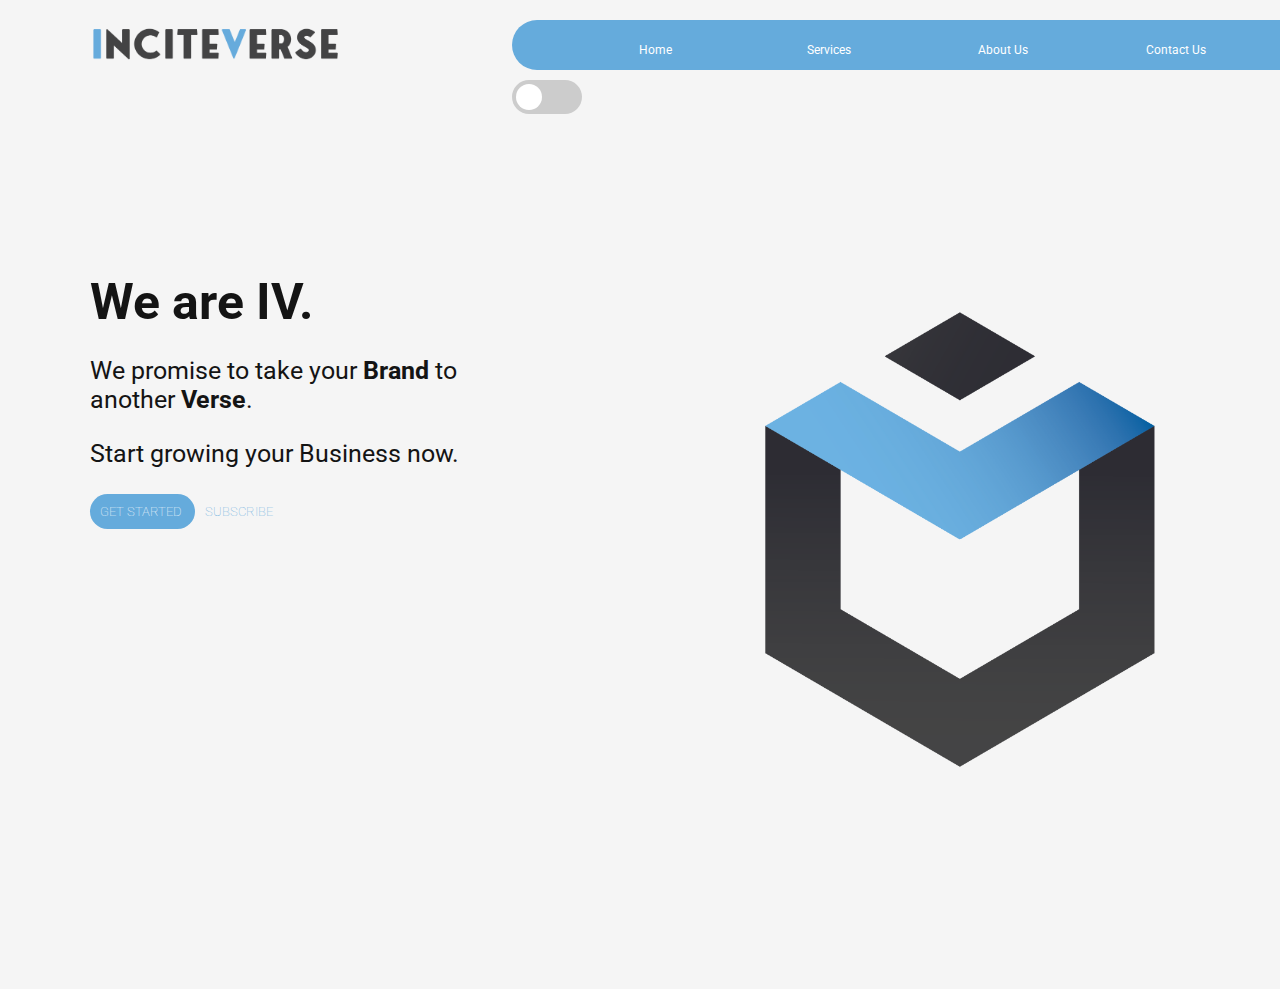
==== index.html @ e9449c01 "Add files via upload" ====
<!DOCTYPE html>
<html lang="en" class="light">
  <head>
    <meta charset="utf-8" />
    <meta name="viewport" content="width=device-width, initial-scale=1" />

    <link
      href="https://cdn.jsdelivr.net/npm/bootstrap@5.1.3/dist/css/bootstrap.min.css"
      rel="stylesheet"
      integrity="sha384-1BmE4kWBq78iYhFldvKuhfTAU6auU8tT94WrHftjDbrCEXSU1oBoqyl2QvZ6jIW3"
      crossorigin="anonymous"
    />
    <link rel="stylesheet" href="../static/css/style.css" />
    <link rel="stylesheet" href="../static/css/dark.css" />
    <title>Inciteverse</title>
  </head>
  <body>
    <header class="header">
      <a class="brand">
        <img src="../static/images/inciteverse.png" />
      </a>
      <nav class="navbar">
        <ul class="navs">
          <li>
            <a href="/#home">Home</a>
          </li>
          <li>
            <a href="/#about">Services</a>
          </li>
          <li>
            <a href="/#aboutus">About Us</a>
          </li>
          <li>
            <a href="/#ontactus">Contact Us</a>
          </li>
        </ul>

        <div>
          <label class="switch">
            <input type="checkbox" class="theme-switch" />
            <span class="slider round"></span>
          </label>
        </div>
      </nav>
    </header>
    <main>
      <section class="section-home" id="home">
        <div class="left">
          <div class="content">
            <h1>We are IV.</h1>
            <p>We promise to take your <b>Brand</b> to another <b>Verse</b>.</p>
            <p>Start growing your Business now.</p>
          </div>

          <div class="buttons">
            <a href="#about" class="btn btn-primary bg">
              Get Started
            </a>
            <a href="#about" class="btn btn-outline-primary"> Subscribe</a>
          </div>
        </div>
        <div class="right">

          <img src="../static/images/icon.png" id="hero"/>
        </div>
      </section>
    </main>
    <script
      src="https://cdn.jsdelivr.net/npm/bootstrap@5.1.3/dist/js/bootstrap.bundle.min.js"
      integrity="sha384-ka7Sk0Gln4gmtz2MlQnikT1wXgYsOg+OMhuP+IlRH9sENBO0LRn5q+8nbTov4+1p"
      crossorigin="anonymous"
    ></script>

    <script
      src="https://cdn.jsdelivr.net/npm/@popperjs/core@2.10.2/dist/umd/popper.min.js"
      integrity="sha384-7+zCNj/IqJ95wo16oMtfsKbZ9ccEh31eOz1HGyDuCQ6wgnyJNSYdrPa03rtR1zdB"
      crossorigin="anonymous"
    ></script>
    <script
      src="https://cdn.jsdelivr.net/npm/bootstrap@5.1.3/dist/js/bootstrap.min.js"
      integrity="sha384-QJHtvGhmr9XOIpI6YVutG+2QOK9T+ZnN4kzFN1RtK3zEFEIsxhlmWl5/YESvpZ13"
      crossorigin="anonymous"
    ></script>
    <script type="text/javascript" src="../static/js/script.js"></script>
  </body>
</html>
---- static/css/style.css ----
@import url("https://fonts.googleapis.com/css2?family=Roboto&display=swap");
:root {
  --primary-color: #66abdc;
  --dark-theme: #272727;
  --light-theme: #f5f5f5;
  --font-black: #141414;
  --font-white: #fff;
}
body,
html {
  scroll-behavior: smooth;
  font-family: "Roboto", sans-serif;
  font-size: 10px;
  padding: 0px;
  margin: 0px;
  box-sizing: border-box;
  background: var(--light-theme);
}

img {
  max-width: 100%;
  height: auto;
}

.header {
  display: flex;
  justify-content: space-between;
  align-items: center;
  width: 100%;
}

.header .brand {
  width: 250px;
  height: 100%;
  display: flex;
  margin: 20px;
  margin-left:90px !important;
  align-items: center;
  justify-content: center;
}

.header .navbar {
  background: var(--primary-color);
  width: 60%;
  height: 50px;
  border-top-left-radius: 100px;
  border-bottom-left-radius: 100px;
}
.header .navbar ul.navs {
  list-style: none;
  display: flex;
  align-items: center;
  justify-content: space-evenly;
}
.header .navbar ul.navs li {
  display: flex;
  margin: 0px 20px;
  text-align: center;
  width: 100px;
  height: 100%;
  align-items: center;

  justify-content: center;
  font-size: 2rem;
  line-height: 40px;
}
li a {
  text-decoration: none;
  color: var(--font-white);
  font-size: 2rem;
  display: block;
  width: 100%;
}

.switch {
  position: relative;
  display: inline-block;
  width: 70px;
  height: 34px;
  border-radius: 100px;
  margin-bottom: 10px;
  margin-right: 10px;
}

.switch input {
  opacity: 0;
  width: 0;
  height: 0;
}

.slider {
  position: absolute;
  cursor: pointer;
  top: 0;
  left: 0;
  right: 0;
  bottom: 0;
  background-color: #ccc;
  -webkit-transition: 0.4s;
  transition: 0.4s;
}

.slider:before {
  position: absolute;
  content: "";
  height: 26px;
  width: 26px;
  left: 4px;
  bottom: 4px;
  background-color: white;
  -webkit-transition: 0.4s;
  transition: 0.4s;
}

input:checked + .slider {
  background-color: var(--dark-theme);
}

input:focus + .slider {
  box-shadow: 0 0 1px var(--dark-theme);
}

input:checked + .slider:before {
  -webkit-transform: translateX(46px);
  -ms-transform: translateX(46px);
  transform: translateX(36px);
}

/* Rounded sliders */
.slider.round {
  border-radius: 34px;
}

.slider.round:before {
  border-radius: 50%;
}

.section-home {
  display: flex;
  width: 100%;
  height: 100vh;
}
.section-home .left {
  width: 50%;
  height: 100%;
  display: flex;
  flex-direction: column;
  font-size: 2.5rem;
}
.section-home .left .content {
  width: 60%;
  margin-left: 90px;
  margin-top: 150px;
  color: var(--font-black);
}

.section-home .left .content h1 {
  font-size: 5rem;
  font-weight: bold;
  margin-bottom: 20px;
}

.section-home .left a {
  text-decoration: none;
  font-size: 1.3rem;
  font-weight: 100;
  margin-bottom: 20px;
  border-radius: 100px;
  text-transform: uppercase;
  padding: 10px;
  width: 150px;
}

.section-home .left .bg {
  border-color: var(--primary-color);
  color: var(--font-white);
  background-color: var(--primary-color);
}
.section-home .left a.btn-outline-primary {
  border-color: var(--primary-color);
  color: var(--primary-color);
}

.section-home .left a.btn-outline-primary:hover {
  background: var(--primary-color);
  color: var(--font-white);
}

.section-home .left .buttons {
  margin-left: 90px;
}

.section-home .right{
    width: 50%;
    height: 100%;
    display: flex;
    align-items: center;
    justify-content: center;
}
.section-home .right img{
    width:400px !important;
}
---- static/css/dark.css ----
@import url("https://fonts.googleapis.com/css2?family=Roboto&display=swap");

:root {
  --primary-color: hsl(205, 63%, 63%);
  --dark-theme: #272727;
  --light-theme: #f5f5f5;
  --font-black: #141414;
  --font-white: #fff;
}

.dark body ,
.dark html {
  scroll-behavior: smooth;
  font-family: "Roboto", sans-serif;
  font-size: 10px;
  padding: 0px;
  margin: 0px;
  box-sizing: border-box;
  background: var(--dark-theme);
}

img {
  max-width: 100%;
  height: auto;
}

.header {
  display: flex;
  justify-content: space-between;
  align-items: center;
  width: 100%;
}

.header .brand {
  width: 250px;
  height: 100%;
  display: flex;
  margin: 20px;
}

.header .navbar {
  background: var(--primary-color);
  width: 60%;
  height: 50px;
  border-top-left-radius: 100px;
  border-bottom-left-radius: 100px;
}
.header .navbar ul.navs {
  list-style: none;
  display: flex;
  align-items: center;
  justify-content: space-evenly;
}
.header .navbar ul.navs li {
  display: flex;
  margin: 0px 20px;
  text-align: center;
  width: 100px;
  align-items: center;

  justify-content: center;
  font-size: 1.2rem;
  line-height: 40px;
}
li a {
  text-decoration: none;
  color: var(--font-white);
  font-size: 1.2rem;
  display: block;
  width: 100%;
}

.switch {
  position: relative;
  display: inline-block;
  width: 70px;
  height: 34px;
  border-radius: 100px;
  margin-bottom: 10px;
  margin-right: 10px;
}

.switch input {
  opacity: 0;
  width: 0;
  height: 0;
}

.slider {
  position: absolute;
  cursor: pointer;
  top: 0;
  left: 0;
  right: 0;
  bottom: 0;
  background-color: #ccc;
  -webkit-transition: 0.4s;
  transition: 0.4s;
}

.slider:before {
  position: absolute;
  content: "";
  height: 26px;
  width: 26px;
  left: 4px;
  bottom: 4px;
  background-color: white;
  -webkit-transition: 0.4s;
  transition: 0.4s;
}

input:checked + .slider {
  background-color: var(--dark-theme);
}

input:focus + .slider {
  box-shadow: 0 0 1px var(--dark-theme);
}

input:checked + .slider:before {
  -webkit-transform: translateX(46px);
  -ms-transform: translateX(46px);
  transform: translateX(36px);
}

/* Rounded sliders */
.slider.round {
  border-radius: 34px;
}

.slider.round:before {
  border-radius: 50%;
}

.dark .section-home {
  display: flex;
  width: 100%;
  height: 100vh;
}
.dark .section-home .left {
  width: 50%;
  height: 100%;
  display: flex;
  flex-direction: column;
  font-size: 2.5rem;
}
.dark .section-home .left .content {
  width: 60%;
  margin-left: 90px;
  margin-top: 150px;
  color: var(--font-white);
}

.section-home .left .content h1 {
  font-size: 5rem;
  font-weight: bold;
  margin-bottom: 20px;
}

.section-home .left a {
  text-decoration: none;
  font-size: 1.3rem;
  font-weight: 100;
  margin-bottom: 20px;
  border-radius: 100px;
  text-transform: uppercase;
  padding: 10px;
  width: 150px;
}

.section-home .left .bg {
  border-color: var(--primary-color);
  color: var(--font-white);
  background-color: var(--primary-color);
}
.section-home .left a.btn-outline-primary {
  border-color: var(--primary-color);
  color: var(--primary-color);
}

.section-home .left a.btn-outline-primary:hover {
  background: var(--primary-color);
  color: var(--font-white);
}

.section-home .left .buttons {
  margin-left: 90px;
}
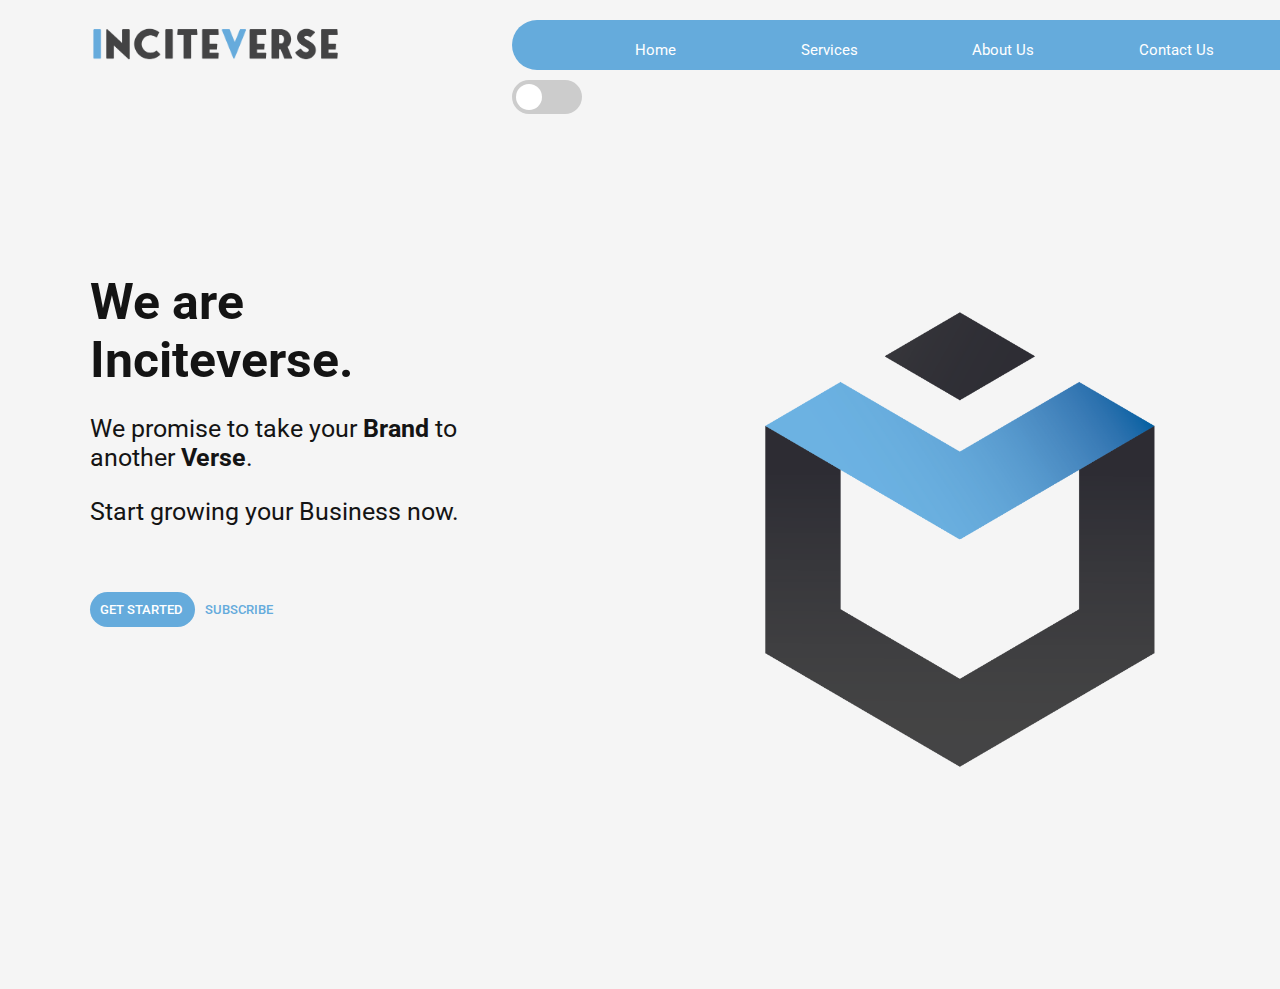
==== commit 524bdb33: "Changes done!" ====
--- a/index.html
+++ b/index.html
@@ -10,14 +10,54 @@
       integrity="sha384-1BmE4kWBq78iYhFldvKuhfTAU6auU8tT94WrHftjDbrCEXSU1oBoqyl2QvZ6jIW3"
       crossorigin="anonymous"
     />
-    <link rel="stylesheet" href="../static/css/style.css" />
-    <link rel="stylesheet" href="../static/css/dark.css" />
+    <link
+      rel="favicon"
+      type="image/png"
+      sizes="16x16"
+      href="../static/images/icon.png"
+    />
+    <link rel="stylesheet" href="./static/css/style.css" />
+    <link rel="stylesheet" href="./static/css/dark.css" />
+    <script defer src="https://pyscript.net/alpha/pyscript.js"></script>
+
+    <link rel="stylesheet" href="https://pyscript.net/alpha/pyscript.css" />
     <title>Inciteverse</title>
   </head>
   <body>
+    <!-- Messenger Chat plugin Code -->
+    <div id="fb-root"></div>
+
+    <!-- Your Chat plugin code -->
+    <div id="fb-customer-chat" class="fb-customerchat"></div>
+
+    <script>
+      var chatbox = document.getElementById("fb-customer-chat");
+      chatbox.setAttribute("page_id", "114853604436898");
+      chatbox.setAttribute("attribution", "biz_inbox");
+    </script>
+
+    <!-- Your SDK code -->
+    <script>
+      window.fbAsyncInit = function () {
+        FB.init({
+          xfbml: true,
+          version: "v13.0"
+        });
+      };
+
+      (function (d, s, id) {
+        var js,
+          fjs = d.getElementsByTagName(s)[0];
+        if (d.getElementById(id)) return;
+        js = d.createElement(s);
+        js.id = id;
+        js.src = "https://connect.facebook.net/en_US/sdk/xfbml.customerchat.js";
+        fjs.parentNode.insertBefore(js, fjs);
+      })(document, "script", "facebook-jssdk");
+    </script>
     <header class="header">
       <a class="brand">
-        <img src="../static/images/inciteverse.png" />
+        <img src="./static/images/inciteverse.png" />
       </a>
       <nav class="navbar">
         <ul class="navs">
@@ -47,24 +87,26 @@
       <section class="section-home" id="home">
         <div class="left">
           <div class="content">
-            <h1>We are IV.</h1>
-            <p>We promise to take your <b>Brand</b> to another <b>Verse</b>.</p>
+            <h1>We are Inciteverse.</h1>
+            <p>
+              We promise to take your
+              <b>Brand</b>
+              to another <b>Verse</b>.
+            </p>
             <p>Start growing your Business now.</p>
           </div>
 
           <div class="buttons">
-            <a href="#about" class="btn btn-primary bg">
-              Get Started
-            </a>
+            <a href="#about" class="btn btn-primary bg"> Get Started </a>
             <a href="#about" class="btn btn-outline-primary"> Subscribe</a>
           </div>
         </div>
         <div class="right">
-
-          <img src="../static/images/icon.png" id="hero"/>
+          <img src="./static/images/icon.png" id="hero" />
         </div>
       </section>
     </main>
+
     <script
       src="https://cdn.jsdelivr.net/npm/bootstrap@5.1.3/dist/js/bootstrap.bundle.min.js"
       integrity="sha384-ka7Sk0Gln4gmtz2MlQnikT1wXgYsOg+OMhuP+IlRH9sENBO0LRn5q+8nbTov4+1p"
@@ -81,6 +123,8 @@
       integrity="sha384-QJHtvGhmr9XOIpI6YVutG+2QOK9T+ZnN4kzFN1RtK3zEFEIsxhlmWl5/YESvpZ13"
       crossorigin="anonymous"
     ></script>
-    <script type="text/javascript" src="../static/js/script.js"></script>
+    <script type="text/javascript" src="./static/js/script.js"></script>
+
+    <script src="https://ajax.googleapis.com/ajax/libs/jquery/3.5.1/jquery.min.js"></script>
   </body>
 </html>
--- a/static/css/style.css
+++ b/static/css/style.css
@@ -34,7 +34,7 @@
   height: 100%;
   display: flex;
   margin: 20px;
-  margin-left:90px !important;
+  margin-left: 90px !important;
   align-items: center;
   justify-content: center;
 }
@@ -61,7 +61,7 @@
   align-items: center;
 
   justify-content: center;
-  font-size: 2rem;
+  font-size: 4rem;
   line-height: 40px;
 }
 li a {
@@ -162,7 +162,7 @@
 
 .section-home .left a {
   text-decoration: none;
-  font-size: 1.3rem;
+  font-size: 1.5rem;
   font-weight: 100;
   margin-bottom: 20px;
   border-radius: 100px;
@@ -175,8 +175,11 @@
   border-color: var(--primary-color);
   color: var(--font-white);
   background-color: var(--primary-color);
-}
+  font-weight: 500 !important;
+}
+
 .section-home .left a.btn-outline-primary {
+  font-weight: 500 !important;
   border-color: var(--primary-color);
   color: var(--primary-color);
 }
@@ -188,15 +191,21 @@
 
 .section-home .left .buttons {
   margin-left: 90px;
-}
-
-.section-home .right{
-    width: 50%;
-    height: 100%;
-    display: flex;
-    align-items: center;
-    justify-content: center;
-}
-.section-home .right img{
-    width:400px !important;
-}+  margin-top: 40px;
+}
+
+.section-home .right {
+  width: 50%;
+  height: 100%;
+  display: flex;
+  align-items: center;
+  justify-content: center;
+}
+.section-home .right img {
+  width: 400px !important;
+}
+
+.animate-terms {
+  -webkit-text-stroke: 1.5px #353535;
+  -webkit-text-fill-color: transparent;
+}
--- a/static/css/dark.css
+++ b/static/css/dark.css
@@ -8,7 +8,7 @@
   --font-white: #fff;
 }
 
-.dark body ,
+.dark body,
 .dark html {
   scroll-behavior: smooth;
   font-family: "Roboto", sans-serif;
@@ -17,6 +17,7 @@
   margin: 0px;
   box-sizing: border-box;
   background: var(--dark-theme);
+  width: 100%;
 }
 
 img {
@@ -59,13 +60,13 @@
   align-items: center;
 
   justify-content: center;
-  font-size: 1.2rem;
+  font-size: 2.5rem;
   line-height: 40px;
 }
 li a {
   text-decoration: none;
   color: var(--font-white);
-  font-size: 1.2rem;
+  font-size: 1.5rem;
   display: block;
   width: 100%;
 }
@@ -173,9 +174,12 @@
   border-color: var(--primary-color);
   color: var(--font-white);
   background-color: var(--primary-color);
+  font-weight: 500 !important;
 }
 .section-home .left a.btn-outline-primary {
   border-color: var(--primary-color);
+  font-weight: 500 !important;
+
   color: var(--primary-color);
 }
 
@@ -187,3 +191,8 @@
 .section-home .left .buttons {
   margin-left: 90px;
 }
+/* 
+.animate-terms {
+  -webkit-text-stroke: 1.5px #f1f1f1;
+  -webkit-text-fill-color: transparent;
+} */
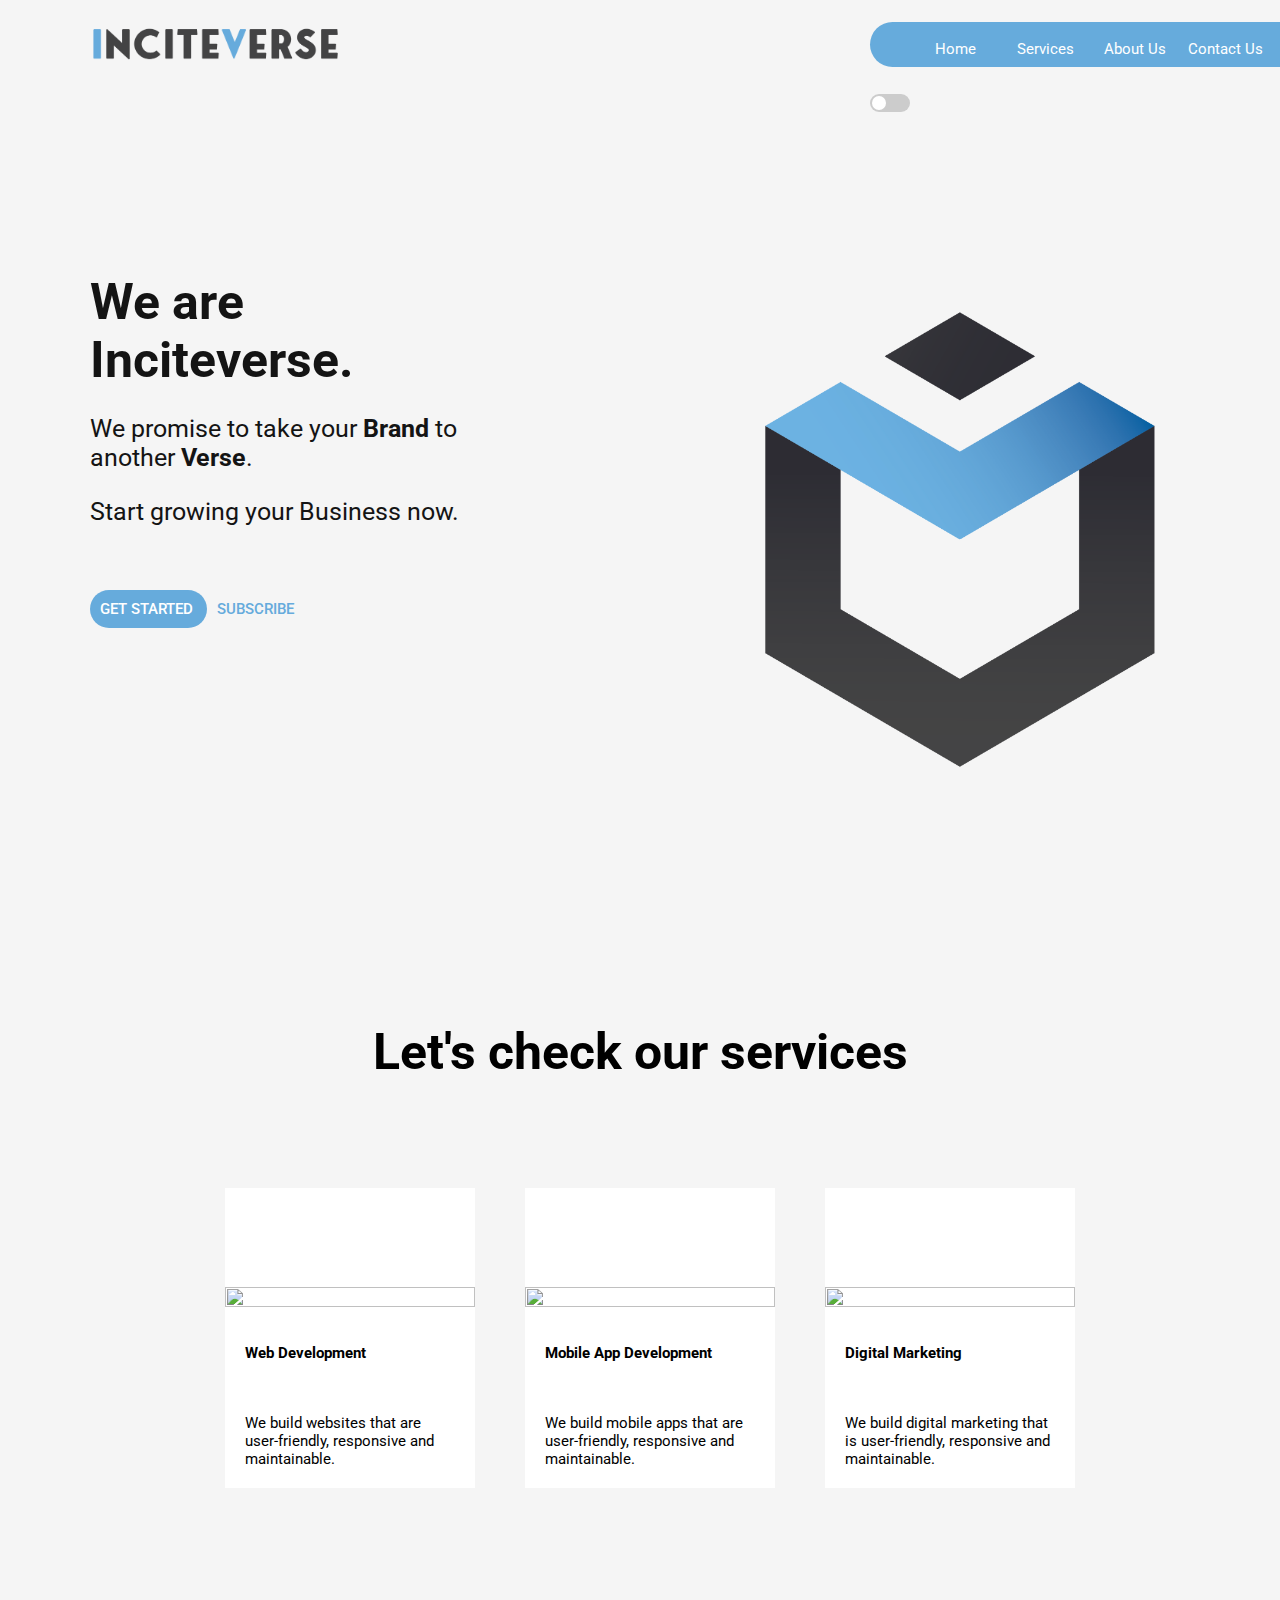
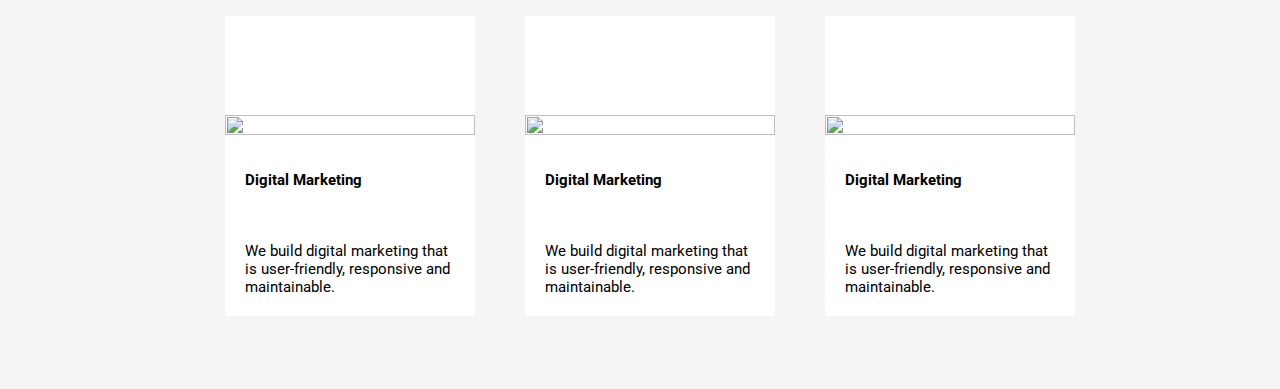
==== commit 0e551e33: "commit code" ====
--- a/index.html
+++ b/index.html
@@ -17,10 +17,8 @@
       href="../static/images/icon.png"
     />
     <link rel="stylesheet" href="./static/css/style.css" />
-    <link rel="stylesheet" href="./static/css/dark.css" />
-    <script defer src="https://pyscript.net/alpha/pyscript.js"></script>
+    <!-- <link rel="stylesheet" href="./static/css/dark.css" /> -->
 
-    <link rel="stylesheet" href="https://pyscript.net/alpha/pyscript.css" />
     <title>Inciteverse</title>
   </head>
   <body>
@@ -62,10 +60,10 @@
       <nav class="navbar">
         <ul class="navs">
           <li>
-            <a href="/#home">Home</a>
+            <a href="#home">Home</a>
           </li>
           <li>
-            <a href="/#about">Services</a>
+            <a href="#service">Services</a>
           </li>
           <li>
             <a href="/#aboutus">About Us</a>
@@ -105,6 +103,59 @@
           <img src="./static/images/icon.png" id="hero" />
         </div>
       </section>
+      <sectipn class="section-service" id="service">
+        <h1 class="title">Let's check our services</h1>
+        <div class="services">
+          <div class="service">
+            <img src="./static/images/service1.png" />
+            <h2>Web Development</h2>
+            <p>
+              We build websites that are user-friendly, responsive and
+              maintainable.
+            </p>
+          </div>
+          <div class="service">
+            <img src="./static/images/service2.png" />
+            <h2>Mobile App Development</h2>
+            <p>
+              We build mobile apps that are user-friendly, responsive and
+              maintainable.
+            </p>
+          </div>
+          <div class="service">
+            <img src="./static/images/service3.png" />
+            <h2>Digital Marketing</h2>
+            <p>
+              We build digital marketing that is user-friendly, responsive and
+              maintainable.
+            </p>
+          </div>
+          <div class="service">
+            <img src="./static/images/service3.png" />
+            <h2>Digital Marketing</h2>
+            <p>
+              We build digital marketing that is user-friendly, responsive and
+              maintainable.
+            </p>
+          </div>
+          <div class="service">
+            <img src="./static/images/service3.png" />
+            <h2>Digital Marketing</h2>
+            <p>
+              We build digital marketing that is user-friendly, responsive and
+              maintainable.
+            </p>
+          </div>
+          <div class="service">
+            <img src="./static/images/service3.png" />
+            <h2>Digital Marketing</h2>
+            <p>
+              We build digital marketing that is user-friendly, responsive and
+              maintainable.
+            </p>
+          </div>
+        </div>
+      </sectipn>
     </main>
 
     <script
--- a/static/css/style.css
+++ b/static/css/style.css
@@ -41,8 +41,7 @@
 
 .header .navbar {
   background: var(--primary-color);
-  width: 60%;
-  height: 50px;
+  height: 45px;
   border-top-left-radius: 100px;
   border-bottom-left-radius: 100px;
 }
@@ -51,34 +50,40 @@
   display: flex;
   align-items: center;
   justify-content: space-evenly;
+  margin-right:10px
 }
 .header .navbar ul.navs li {
   display: flex;
-  margin: 0px 20px;
+  /* margin:  10px; */
   text-align: center;
-  width: 100px;
-  height: 100%;
-  align-items: center;
-
-  justify-content: center;
-  font-size: 4rem;
+  width: 90px;
+  height: 50px !important;
+  align-items: center;
   line-height: 40px;
+  justify-content: center;
+  /* font-size: 2rem; */
 }
 li a {
   text-decoration: none;
   color: var(--font-white);
-  font-size: 2rem;
+  font-size: 1.5rem;
   display: block;
   width: 100%;
+  line-height: 3.5rem;
+  height: 5rem;
+}
+
+li a:hover{
+  color: #fff;
 }
 
 .switch {
   position: relative;
   display: inline-block;
-  width: 70px;
-  height: 34px;
+  width: 40px;
+  height: 20px;
   border-radius: 100px;
-  margin-bottom: 10px;
+  margin-bottom: 2.8rem;
   margin-right: 10px;
 }
 
@@ -91,7 +96,7 @@
 .slider {
   position: absolute;
   cursor: pointer;
-  top: 0;
+  top: 2px;
   left: 0;
   right: 0;
   bottom: 0;
@@ -103,10 +108,10 @@
 .slider:before {
   position: absolute;
   content: "";
-  height: 26px;
-  width: 26px;
-  left: 4px;
-  bottom: 4px;
+  height: 14px;
+  width: 14px;
+  left: 2px;
+  bottom: 2px;
   background-color: white;
   -webkit-transition: 0.4s;
   transition: 0.4s;
@@ -121,9 +126,9 @@
 }
 
 input:checked + .slider:before {
-  -webkit-transform: translateX(46px);
-  -ms-transform: translateX(46px);
-  transform: translateX(36px);
+  -webkit-transform: translateX(36px);
+  -ms-transform: translateX(36px);
+  transform: translateX(22px);
 }
 
 /* Rounded sliders */
@@ -209,3 +214,60 @@
   -webkit-text-stroke: 1.5px #353535;
   -webkit-text-fill-color: transparent;
 }
+
+.section-service {
+  display: flex;
+  flex-direction: column;
+  width: 100%;
+  height: 100vh;
+}
+
+.section-service .title {
+  width: 100%;
+  /* height: 100px; */
+  display: flex;
+  /* align-items: center; */
+  justify-content: center;
+  font-size: 5rem;
+  font-weight: bold;
+  /* margin-top: 50px; */
+}
+
+.services {
+  display: grid;
+  grid-template-columns: repeat(3, 300px);
+  width: 100%;
+  min-height: 95vh;
+  width: 100%;
+  align-items: center;
+  place-items: center;
+  justify-content: center;
+  padding: 10px;
+  font-size: 1.5rem;
+}
+.services .service {
+  background: #fff;
+  margin: 10px;
+  min-height: 300px;
+  width: 250px;
+  display: flex;
+  flex-direction: column;
+  justify-content: flex-end;
+}
+
+.services .service h2 {
+  font-size: 1em;
+  font-weight: bold;
+  padding: 20px;
+}
+
+.services .service p {
+  padding: 5px 20px;
+  font-size: 1.5rem;
+}
+
+.services .service img {
+  /* margin: 10px; */
+  width: 100%;
+  height: 100%;
+}
--- a/static/css/dark.css
+++ b/static/css/dark.css
@@ -41,7 +41,6 @@
 
 .header .navbar {
   background: var(--primary-color);
-  width: 60%;
   height: 50px;
   border-top-left-radius: 100px;
   border-bottom-left-radius: 100px;
@@ -60,8 +59,8 @@
   align-items: center;
 
   justify-content: center;
-  font-size: 2.5rem;
-  line-height: 40px;
+  font-size: 2rem;
+  line-height: 20px;
 }
 li a {
   text-decoration: none;
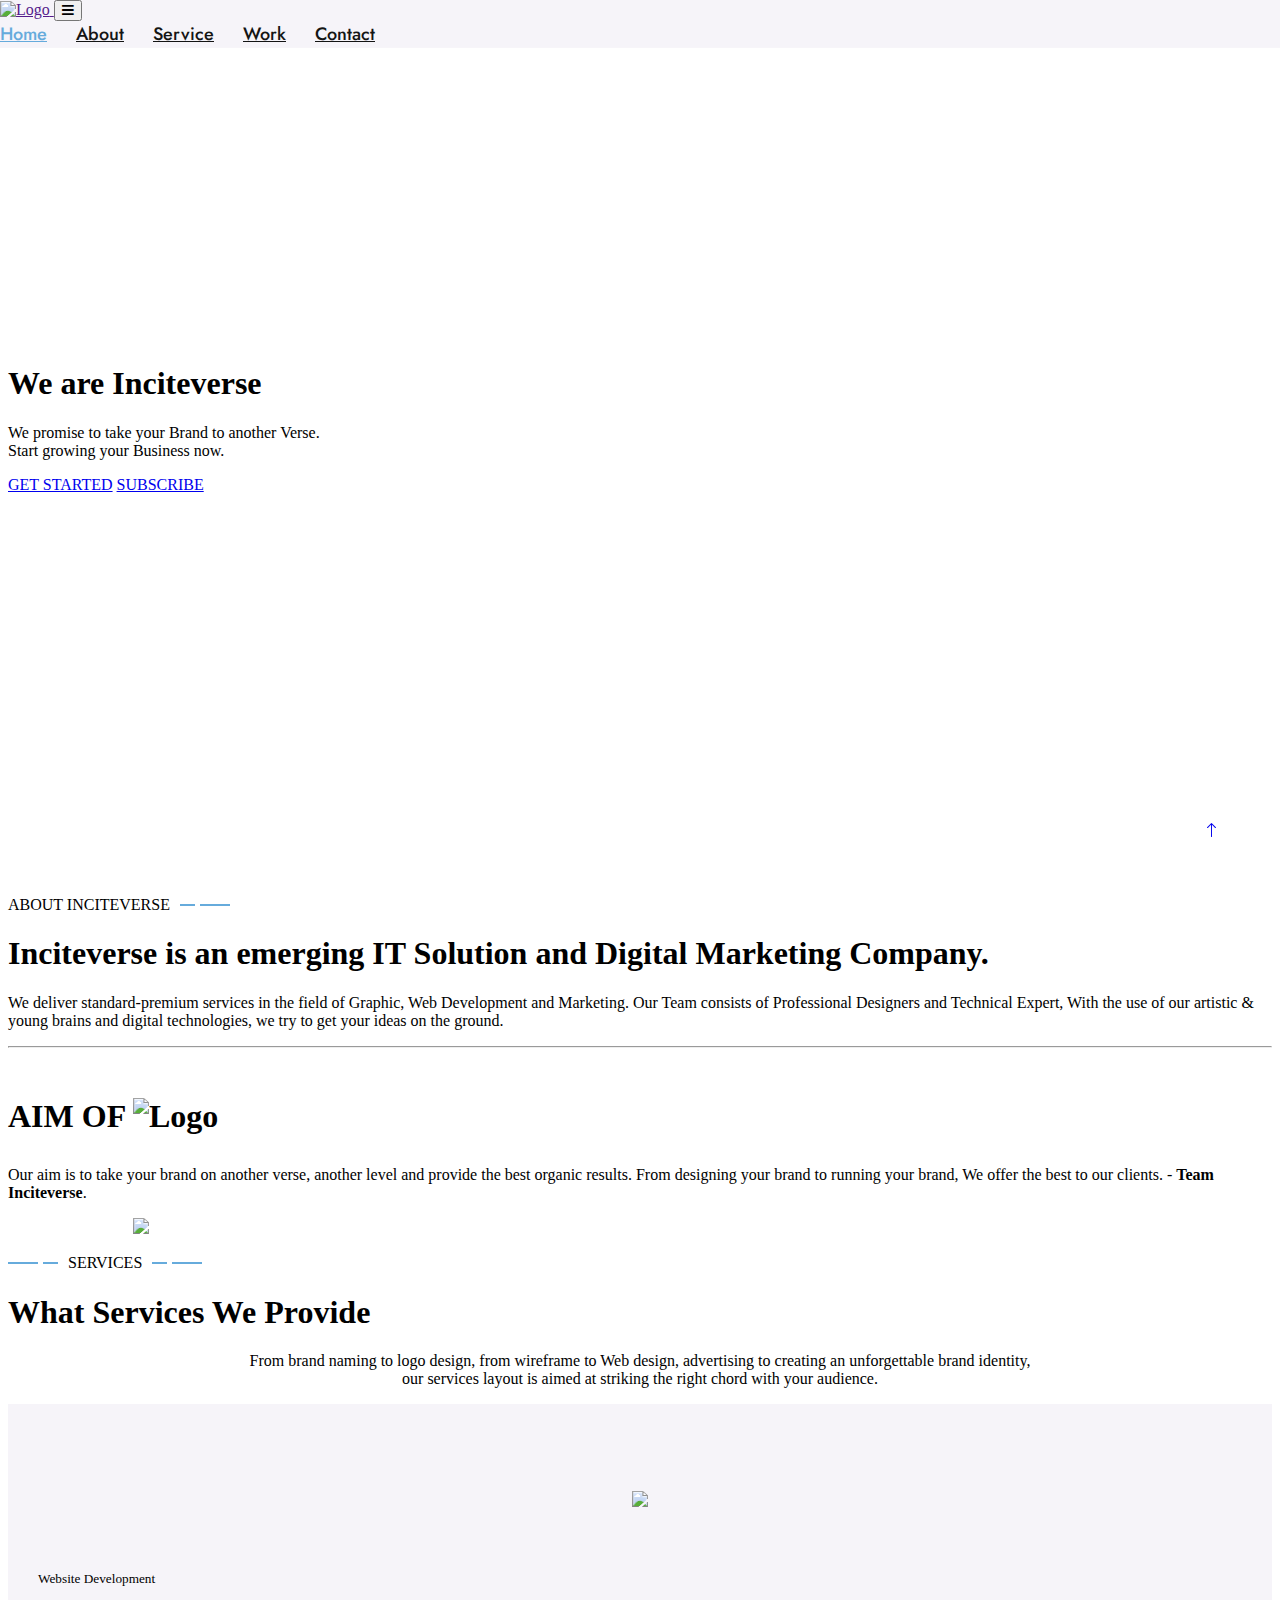
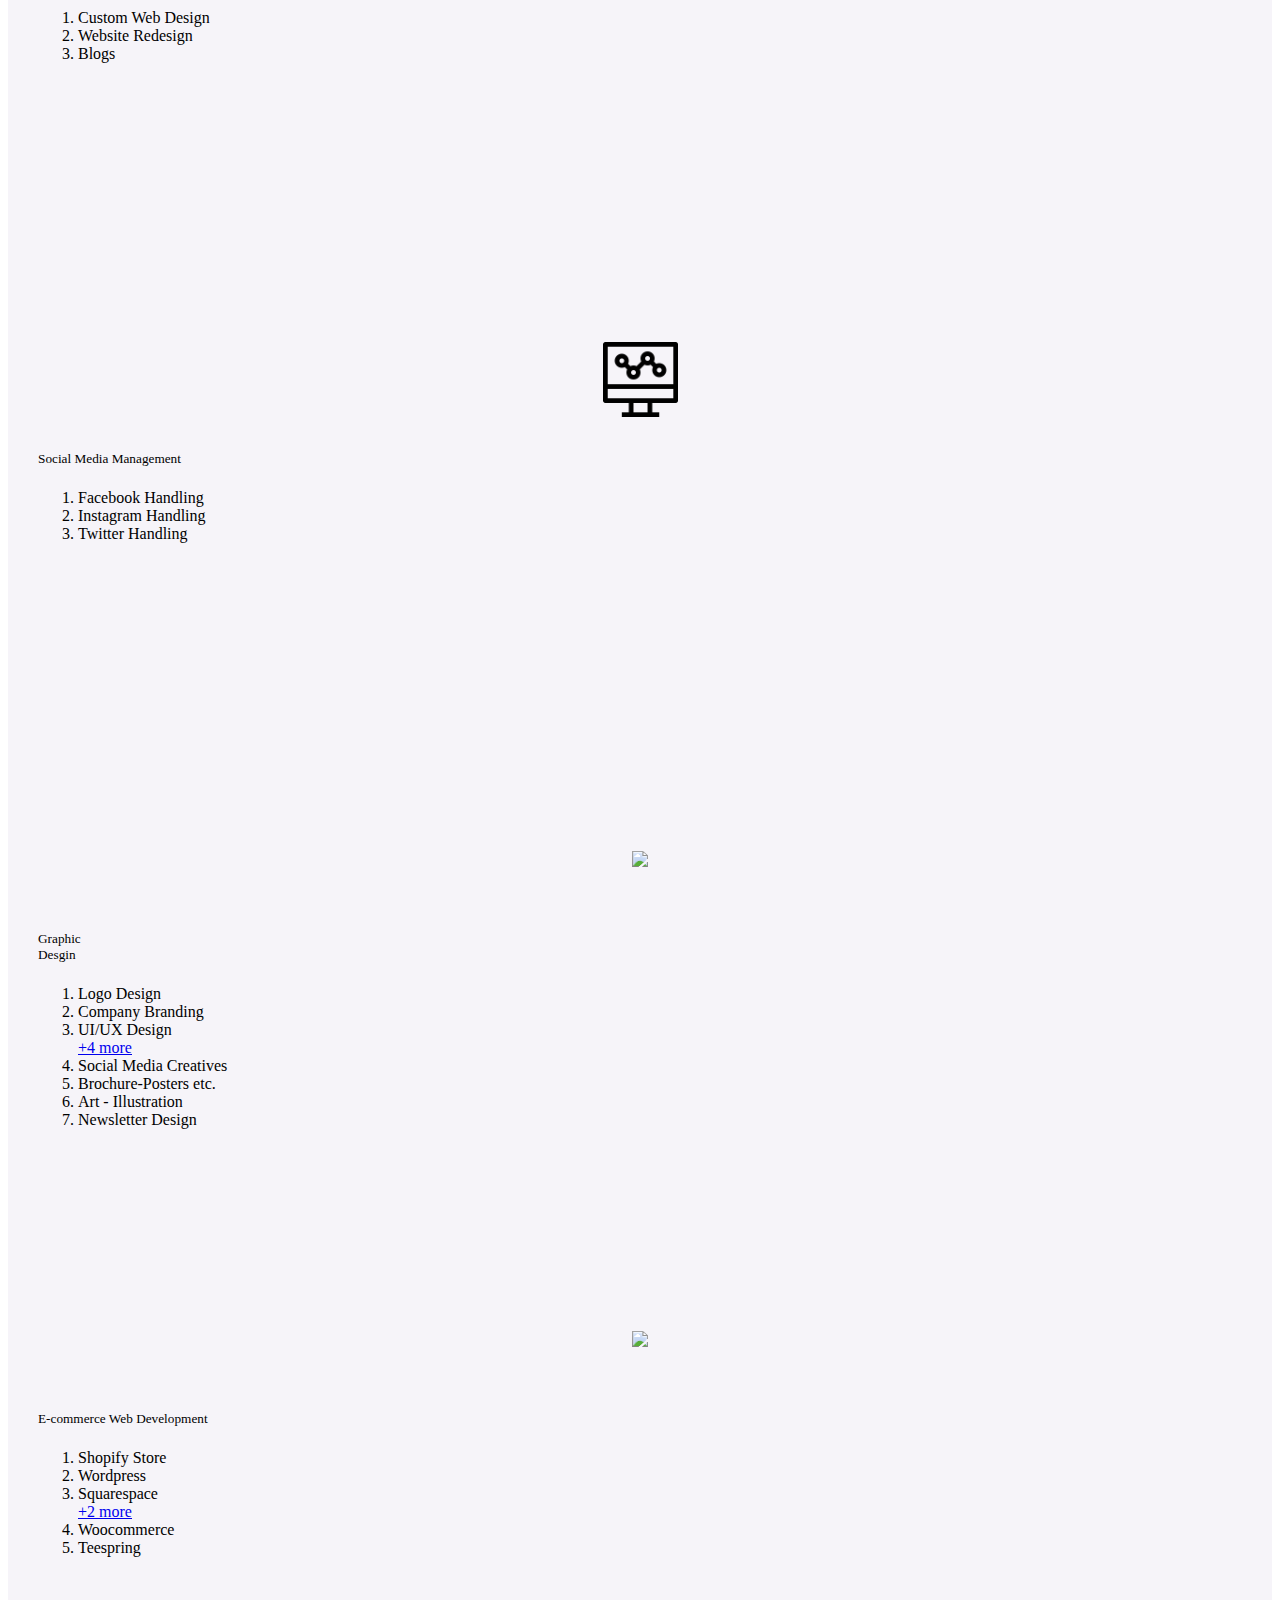
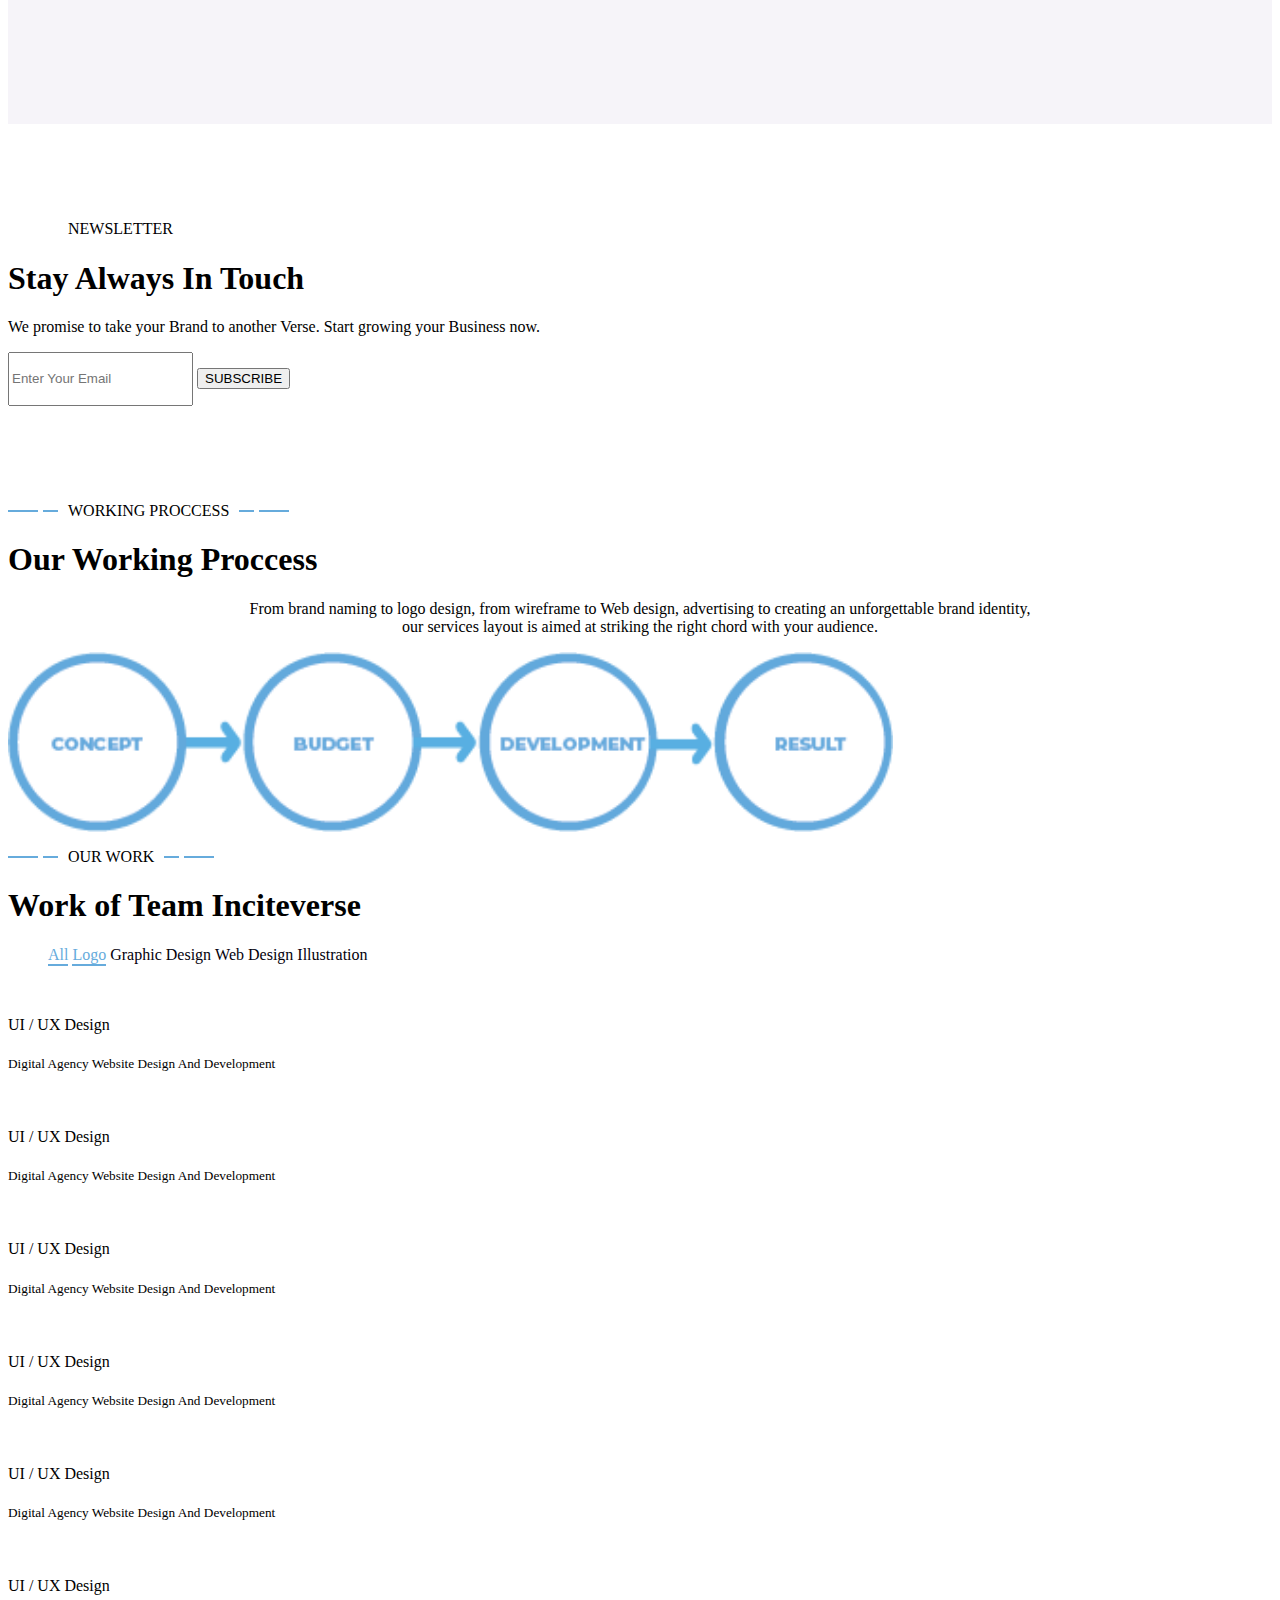
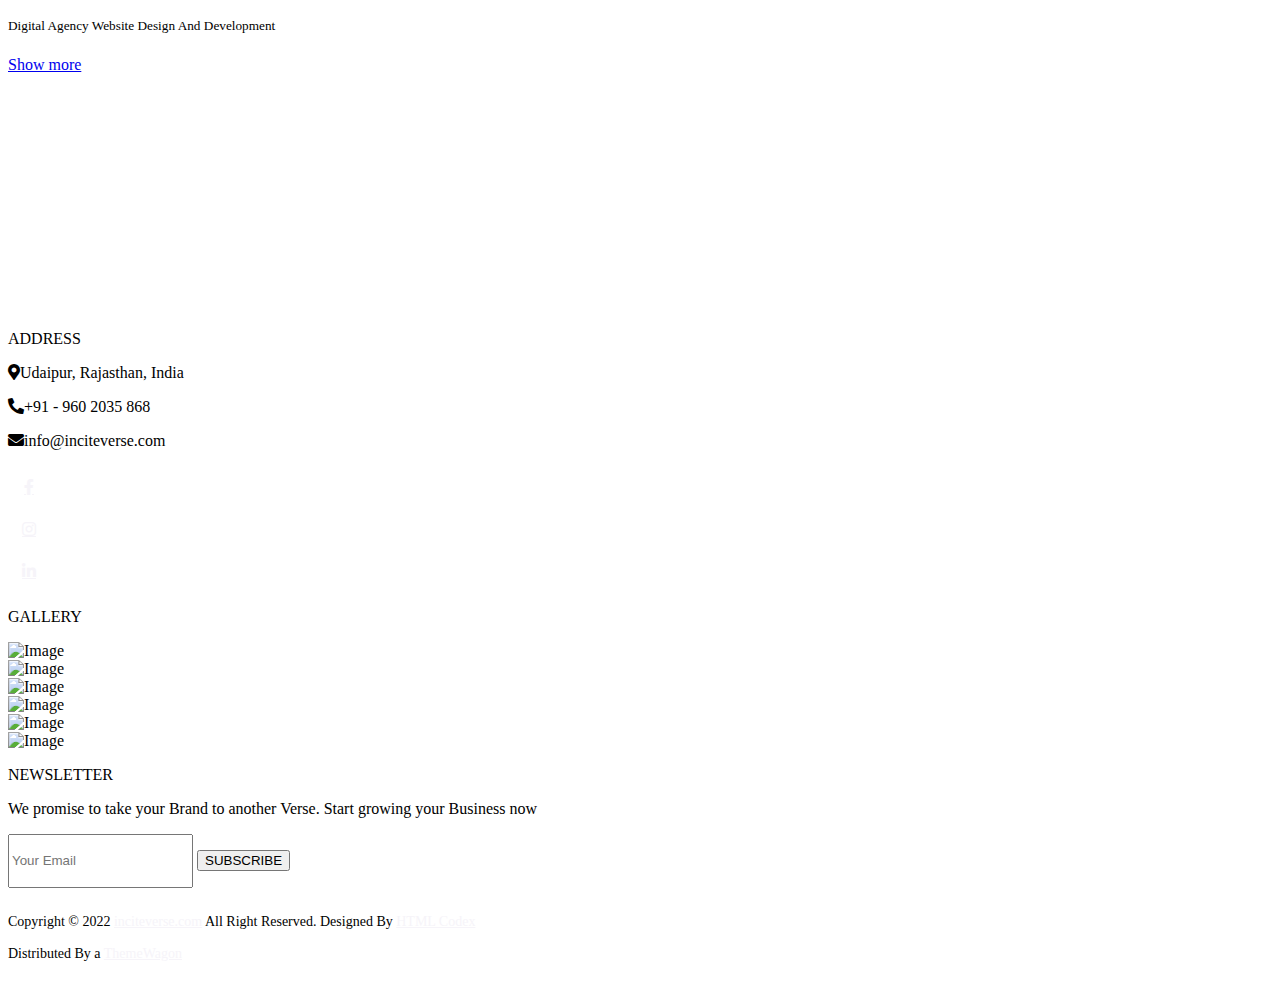
==== commit add1bbcf: "Updated Ui" ====
--- a/index.html
+++ b/index.html
@@ -1,181 +1,617 @@
-<!DOCTYPE html>
-<html lang="en" class="light">
-  <head>
-    <meta charset="utf-8" />
-    <meta name="viewport" content="width=device-width, initial-scale=1" />
-
-    <link
-      href="https://cdn.jsdelivr.net/npm/bootstrap@5.1.3/dist/css/bootstrap.min.css"
-      rel="stylesheet"
-      integrity="sha384-1BmE4kWBq78iYhFldvKuhfTAU6auU8tT94WrHftjDbrCEXSU1oBoqyl2QvZ6jIW3"
-      crossorigin="anonymous"
-    />
-    <link
-      rel="favicon"
-      type="image/png"
-      sizes="16x16"
-      href="../static/images/icon.png"
-    />
-    <link rel="stylesheet" href="./static/css/style.css" />
-    <!-- <link rel="stylesheet" href="./static/css/dark.css" /> -->
-
-    <title>Inciteverse</title>
-  </head>
-  <body>
-    <!-- Messenger Chat plugin Code -->
-    <div id="fb-root"></div>
-
-    <!-- Your Chat plugin code -->
-    <div id="fb-customer-chat" class="fb-customerchat"></div>
-
-    <script>
-      var chatbox = document.getElementById("fb-customer-chat");
-      chatbox.setAttribute("page_id", "114853604436898");
-      chatbox.setAttribute("attribution", "biz_inbox");
-    </script>
-
-    <!-- Your SDK code -->
-    <script>
-      window.fbAsyncInit = function () {
-        FB.init({
-          xfbml: true,
-          version: "v13.0"
-        });
-      };
-
-      (function (d, s, id) {
-        var js,
-          fjs = d.getElementsByTagName(s)[0];
-        if (d.getElementById(id)) return;
-        js = d.createElement(s);
-        js.id = id;
-        js.src = "https://connect.facebook.net/en_US/sdk/xfbml.customerchat.js";
-        fjs.parentNode.insertBefore(js, fjs);
-      })(document, "script", "facebook-jssdk");
-    </script>
-    <header class="header">
-      <a class="brand">
-        <img src="./static/images/inciteverse.png" />
-      </a>
-      <nav class="navbar">
-        <ul class="navs">
-          <li>
-            <a href="#home">Home</a>
-          </li>
-          <li>
-            <a href="#service">Services</a>
-          </li>
-          <li>
-            <a href="/#aboutus">About Us</a>
-          </li>
-          <li>
-            <a href="/#ontactus">Contact Us</a>
-          </li>
-        </ul>
-
-        <div>
-          <label class="switch">
-            <input type="checkbox" class="theme-switch" />
-            <span class="slider round"></span>
-          </label>
-        </div>
-      </nav>
-    </header>
-    <main>
-      <section class="section-home" id="home">
-        <div class="left">
-          <div class="content">
-            <h1>We are Inciteverse.</h1>
-            <p>
-              We promise to take your
-              <b>Brand</b>
-              to another <b>Verse</b>.
-            </p>
-            <p>Start growing your Business now.</p>
-          </div>
-
-          <div class="buttons">
-            <a href="#about" class="btn btn-primary bg"> Get Started </a>
-            <a href="#about" class="btn btn-outline-primary"> Subscribe</a>
-          </div>
-        </div>
-        <div class="right">
-          <img src="./static/images/icon.png" id="hero" />
-        </div>
-      </section>
-      <sectipn class="section-service" id="service">
-        <h1 class="title">Let's check our services</h1>
-        <div class="services">
-          <div class="service">
-            <img src="./static/images/service1.png" />
-            <h2>Web Development</h2>
-            <p>
-              We build websites that are user-friendly, responsive and
-              maintainable.
-            </p>
-          </div>
-          <div class="service">
-            <img src="./static/images/service2.png" />
-            <h2>Mobile App Development</h2>
-            <p>
-              We build mobile apps that are user-friendly, responsive and
-              maintainable.
-            </p>
-          </div>
-          <div class="service">
-            <img src="./static/images/service3.png" />
-            <h2>Digital Marketing</h2>
-            <p>
-              We build digital marketing that is user-friendly, responsive and
-              maintainable.
-            </p>
-          </div>
-          <div class="service">
-            <img src="./static/images/service3.png" />
-            <h2>Digital Marketing</h2>
-            <p>
-              We build digital marketing that is user-friendly, responsive and
-              maintainable.
-            </p>
-          </div>
-          <div class="service">
-            <img src="./static/images/service3.png" />
-            <h2>Digital Marketing</h2>
-            <p>
-              We build digital marketing that is user-friendly, responsive and
-              maintainable.
-            </p>
-          </div>
-          <div class="service">
-            <img src="./static/images/service3.png" />
-            <h2>Digital Marketing</h2>
-            <p>
-              We build digital marketing that is user-friendly, responsive and
-              maintainable.
-            </p>
-          </div>
-        </div>
-      </sectipn>
-    </main>
-
-    <script
-      src="https://cdn.jsdelivr.net/npm/bootstrap@5.1.3/dist/js/bootstrap.bundle.min.js"
-      integrity="sha384-ka7Sk0Gln4gmtz2MlQnikT1wXgYsOg+OMhuP+IlRH9sENBO0LRn5q+8nbTov4+1p"
-      crossorigin="anonymous"
-    ></script>
-
-    <script
-      src="https://cdn.jsdelivr.net/npm/@popperjs/core@2.10.2/dist/umd/popper.min.js"
-      integrity="sha384-7+zCNj/IqJ95wo16oMtfsKbZ9ccEh31eOz1HGyDuCQ6wgnyJNSYdrPa03rtR1zdB"
-      crossorigin="anonymous"
-    ></script>
-    <script
-      src="https://cdn.jsdelivr.net/npm/bootstrap@5.1.3/dist/js/bootstrap.min.js"
-      integrity="sha384-QJHtvGhmr9XOIpI6YVutG+2QOK9T+ZnN4kzFN1RtK3zEFEIsxhlmWl5/YESvpZ13"
-      crossorigin="anonymous"
-    ></script>
-    <script type="text/javascript" src="./static/js/script.js"></script>
-
-    <script src="https://ajax.googleapis.com/ajax/libs/jquery/3.5.1/jquery.min.js"></script>
-  </body>
-</html>
+<!DOCTYPE html>
+<html lang="en">
+
+<head>
+    <meta charset="utf-8">
+    <title>Inciteverse - Digital Marketing Agency</title>
+    <meta content="width=device-width, initial-scale=1.0" name="viewport">
+    <meta content="" name="keywords">
+    <meta content="" name="description">
+
+    <!-- Favicon -->
+    <link href="./img/favicon.ico" rel="icon">
+
+    <!-- Google Web Fonts -->
+    <link rel="preconnect" href="https://fonts.googleapis.com">
+    <link rel="preconnect" href="https://fonts.gstatic.com" crossorigin>
+    <link href="https://fonts.googleapis.com/css2?family=Heebo:wght@400;500&family=Jost:wght@500;600;700&display=swap" rel="stylesheet"> 
+
+    <!-- Icon Font Stylesheet -->
+    <link href="https://cdnjs.cloudflare.com/ajax/libs/font-awesome/5.10.0/css/all.min.css" rel="stylesheet">
+    <link href="https://cdn.jsdelivr.net/npm/bootstrap-icons@1.4.1/font/bootstrap-icons.css" rel="stylesheet">
+
+    <!-- Libraries Stylesheet -->
+    <link href="lib/animate/animate.min.css" rel="stylesheet">
+    <link href="lib/owlcarousel/assets/owl.carousel.min.css" rel="stylesheet">
+    <link href="lib/lightbox/css/lightbox.min.css" rel="stylesheet">
+
+    <!-- Customized Bootstrap Stylesheet -->
+    <link href="./css/bootstrap.min.css" rel="stylesheet">
+
+    <!-- Template Stylesheet -->
+    <link href="./css/style.css" rel="stylesheet">
+</head>
+
+<body>
+    <div class="container-xxl bg-white p-0">
+        <!-- Spinner Start -->
+        <div id="spinner" class="show bg-white position-fixed translate-middle w-100 vh-100 top-50 start-50 d-flex align-items-center justify-content-center">
+            <div class="spinner-grow text-primary" style="width: 3rem; height: 3rem;" role="status">
+                <span class="sr-only">Loading...</span>
+            </div>
+        </div>
+        <!-- Spinner End -->
+
+
+        <!-- Navbar & Hero Start -->
+        <div class="container-xxl position-relative p-0">
+            <nav class="navbar navbar-expand-lg navbar-light px-4 px-lg-5 py-3 py-lg-0">
+                <a href="" class="navbar-brand p-0">
+                    <!-- <h1 class="m-0">DGital</h1> -->
+                    <img src="./img/inciteverse.png" alt="Logo">
+                </a>
+                <button class="navbar-toggler" type="button" data-bs-toggle="collapse" data-bs-target="#navbarCollapse">
+                    <span class="fa fa-bars"></span>
+                </button>
+                <div class="collapse navbar-collapse" id="navbarCollapse">
+                    <div class="navbar-nav py-0">
+                        <a href="#index.html" class="nav-item nav-link active">Home</a>
+                        <a href="#about" class="nav-item nav-link">About</a>
+                        <a href="#service" class="nav-item nav-link">Service</a>
+                        <a href="#work" class="nav-item nav-link">Work</a>
+                        <!-- <div class="nav-item dropdown">
+                            <a href="#" class="nav-link dropdown-toggle" data-bs-toggle="dropdown">Pages</a>
+                            <div class="dropdown-menu m-0">
+                                <a href="team.html" class="dropdown-item">Our Team</a>
+                                <a href="testimonial.html" class="dropdown-item">Testimonial</a>
+                                <a href="404.html" class="dropdown-item">404 Page</a>
+                            </div>
+                        </div> -->
+                        <a href="./contact.html" class="nav-item nav-link">Contact</a>
+                    </div>
+                    <!-- <a href="" class="btn rounded-pill py-2 px-4 ms-3 d-none d-lg-block">Get Started</a> -->
+                </div>
+            </nav>
+
+            <div class="container-xxl bg-primary hero-header" id="home">
+                <div class="container px-lg-5">
+                    <div class="row g-5 align-items-end">
+                        <div class="col-lg-6 text-center text-lg-start">
+                            <h1 class="text-white mb-4 animated slideInDown">We are Inciteverse</h1>
+                            <p class="text-white pb-3 animated slideInDown">We promise to take your Brand to another Verse.
+                               <br> Start growing your Business now.
+                            </p>
+                            <a href="./contact.html" class="btn btn-light py-sm-3 px-sm-5 rounded-pill me-3 animated slideInLeft">GET STARTED</a>
+                            <a href="#newsletter" class="btn btn-outline-light py-sm-3 px-sm-5 rounded-pill animated slideInRight">SUBSCRIBE</a>
+                        </div>
+                        <div class="col-lg-6 text-center text-lg-start">
+                            <img class="img-fluid animated zoomIn" src="./img/hero.png" alt="">
+                        </div>
+                    </div>
+                </div>
+            </div>
+        </div>
+        <!-- Navbar & Hero End -->
+        <!-- About Start -->
+        <div class="container-xxl py-5" id="about">
+            <div class="container py-5 px-lg-5">
+                <div class="row g-5 align-items-center">
+                    <div class="col-lg-6 wow fadeInUp" data-wow-delay="0.1s">
+                        <p class="section-title text-primary">About Inciteverse<span></span></p>
+                        <h1 class="mb-5">Inciteverse is an emerging IT Solution and Digital Marketing 
+                            Company.</h1>
+                        <p class="mb-4">We deliver standard-premium services in the 
+                            field of Graphic, Web Development and Marketing.
+                            Our Team consists of Professional Designers and 
+                            Technical Expert, With the use of our artistic & young brains 
+                            and digital technologies, we try to get your ideas on the ground.</p>
+                        <hr style="margin-bottom:50px;"/>
+                            <h1 class="mb-5">AIM OF  <img src="./img/inciteverse.png" alt="Logo" height="50px" width="250px" style="margin-bottom:10px"></h1>
+                            <p class="mb-4">Our aim is to take your brand on another verse, another level and provide 
+                                the best organic results. From designing your brand to running your 
+                                brand, We offer the best to our clients. - <strong>Team Inciteverse</strong>.</p>
+                    </div>
+                    <div class="col-lg-6">
+                        <img class="img-fluid wow zoomIn" style="margin-left:125px;" data-wow-delay="0.5s" width="370px"  src="img/icon.png">
+                    </div>
+                </div>
+            </div>
+        </div>
+        <!-- About End -->
+        <!-- Our Services -->
+        <div class="container-xxl py-5" id="service">
+            <div class="container py-5 px-lg-5">
+                <div class="wow fadeInUp" data-wow-delay="0.1s">
+                    <p class="section-title text-primary justify-content-center"><span></span>Services<span></span></p>
+                    <h1 class="text-center mb-5">What Services We Provide</h1>
+                    <p style="text-align:center">From brand naming to logo design, from wireframe to Web design, advertising 
+                        to creating an unforgettable brand identity,<br/> our services layout is 
+                        aimed at striking the right chord with your audience.</p>
+                       
+                </div>
+                <div class="row g-4 my-2">
+                    <div class="col-lg-3 col-md-6 wow fadeInUp" data-wow-delay="0.1s">
+                        <div class="service-item d-flex flex-column text-center rounded">
+                            <div class="service-icon flex-shrink-0">
+                                <img class="img-fluid" src="./img/4178995_layout_app_user_website_design_icon.svg"/>
+                            </div>
+                            <h5 class="mb-3">Website Development</h5>
+                            <ol class="m-0" style="text-align:left">
+                               <li class="text-dark">Custom Web Design</li>
+                                <li class="text-dark">Website Redesign</li>
+                                <li class="text-dark">Blogs</li></ol>
+                            <a class="btn btn-square" href=""><i class="fa fa-arrow-right"></i></a>
+                        </div>
+                    </div>
+                    <div class="col-lg-3 col-md-6 wow fadeInUp" data-wow-delay="0.3s">
+                        <div class="service-item d-flex flex-column text-center rounded">
+                            <div class="service-icon flex-shrink-1">
+                                <img class="img-fluid" style="height:75px" src="./img/digital.png"/>
+                            </div>
+                            <h5 class="mb-3">Social Media Management</h5>
+                            <ol class="m-0" style="text-align:left">
+                                <li class="text-dark">Facebook Handling</li>
+                                 <li class="text-dark">Instagram Handling</li>
+                                 <li class="text-dark">Twitter Handling</li></ol>
+                                 
+                                <a class="btn btn-square" href=""><i class="fa fa-arrow-right"></i></a>
+                        </div>
+                    </div>
+                    <div class="col-lg-3 col-md-6 wow fadeInUp" data-wow-delay="0.5s">
+                        <div class="service-item d-flex flex-column text-center rounded">
+                            <div class="service-icon flex-shrink-0">
+                               <img class="img-fluid" src="./img/6140923_computer_design_graphic_keyboard_mouse_icon.svg"/>
+                            </div>
+                            <h5 class="mb-3">Graphic<br/> Desgin</h5>
+                            <ol class="m-0" style="text-align:left">
+                                <li class="text-dark">Logo Design</li>
+                                 <li class="text-dark">Company Branding</li>
+                                 <li class="text-dark">UI/UX Design <br/>
+                                 <u><a  data-bs-toggle="collapse" href="#collapseExample" class="text-secondary" role="button" aria-expanded="false" aria-controls="collapseExample">+4 more</a></u>
+                                </li>
+                                 <div class="collapse" id="collapseExample">
+                                     <li class="text-dark">Social Media Creatives</li>
+                                     <li class="text-dark">Brochure-Posters etc.</li>
+                                     <li class="text-dark">Art - Illustration</li>
+                                     <li class="text-dark">Newsletter Design</li>
+                                
+                                  </div>
+                                </ol> <a class="btn btn-square" href=""><i class="fa fa-arrow-right"></i></a>
+                        </div>
+                    </div>
+                    <div class="col-lg-3 col-md-6 wow fadeInUp" data-wow-delay="0.1s">
+                        <div class="service-item d-flex flex-column text-center rounded">
+                            <div class="service-icon flex-shrink-0">
+                                <img class="img-fluid" src="./img/2638312_bag_buy_cart_e-commerce_marketing_icon.svg"/>
+                            </div>
+                            <h5 class="mb-3">E-commerce Web Development</h5>
+                            <ol class="m-0" style="text-align:left">
+                                <li class="text-dark">Shopify Store</li>
+                                 <li class="text-dark">Wordpress</li>
+                                 <li class="text-dark">Squarespace</li>
+                                 <u><a  data-bs-toggle="collapse" href="#collapseExample2" class="text-secondary" role="button" aria-expanded="false" aria-controls="collapseExample">+2 more</a></u>
+                                 <div class="collapse" id="collapseExample2">
+
+                                     <li class="text-dark">Woocommerce</li>
+                                     <li class="text-dark">Teespring</li>
+                                 </div>
+                               
+                                </ol>  <a class="btn btn-square" href=""><i class="fa fa-arrow-right"></i></a>
+                        </div>
+                    </div>
+                    <!-- <div class="col-lg-4 col-md-6 wow fadeInUp" data-wow-delay="0.3s">
+                        <div class="service-item d-flex flex-column text-center rounded">
+                            <div class="service-icon flex-shrink-0">
+                                <i class="fa fa-thumbs-up fa-2x"></i>
+                            </div>
+                            <h5 class="mb-3">PPC Advertising</h5>
+                            <p class="m-0">Erat ipsum justo amet duo et elitr dolor, est duo duo eos lorem sed diam stet diam sed stet lorem.</p>
+                            <a class="btn btn-square" href=""><i class="fa fa-arrow-right"></i></a>
+                        </div>
+                    </div>
+                    <div class="col-lg-4 col-md-6 wow fadeInUp" data-wow-delay="0.5s">
+                        <div class="service-item d-flex flex-column text-center rounded">
+                            <div class="service-icon flex-shrink-0">
+                                <i class="fab fa-android fa-2x"></i>
+                            </div>
+                            <h5 class="mb-3">App Development</h5>
+                            <p class="m-0">Erat ipsum justo amet duo et elitr dolor, est duo duo eos lorem sed diam stet diam sed stet lorem.</p>
+                            <a class="btn btn-square" href=""><i class="fa fa-arrow-right"></i></a>
+                        </div>
+                    </div> -->
+                </div>
+            </div>
+        </div>
+            <!--Our services end-->
+            <!-- Newsletter Start -->
+<div class="container-xxl bg-primary newsletter py-5 wow fadeInUp" id="newsletter" data-wow-delay="0.1s">
+    <div class="container py-5 px-lg-5">
+        <div class="row justify-content-center">
+            <div class="col-lg-7 text-center">
+                <p class="section-title text-white justify-content-center"><span></span>Newsletter<span></span></p>
+                <h1 class="text-center text-white mb-4">Stay Always In Touch</h1>
+                <p class="text-white mb-4">We promise to take your Brand to another Verse. Start growing your Business now.</p>
+                <div class="position-relative w-100 mt-3">
+                    <input class="form-control border-0 rounded-pill w-100 ps-4 pe-5" type="text" placeholder="Enter Your Email" style="height: 48px;">
+                    <button type="button" class="btn btn-primary rounded-pill shadow-none position-absolute top-0 end-0" style="
+                    margin-top: 5px;
+                    margin-right: 5px;
+                ">SUBSCRIBE</button>
+                </div>
+            </div>
+        </div>
+    </div>
+</div>
+<!-- Newsletter End -->
+        <!-- Feature Start -->
+        <div class="container-xxl py-5">
+            <div class="container py-5 px-lg-5">
+                <div class="wow fadeInUp" data-wow-delay="0.1s">
+                    <p class="section-title text-primary justify-content-center"><span></span>Working Proccess<span></span></p>
+                    <h1 class="text-center mb-5">Our Working Proccess</h1>
+                    <p style="text-align:center">From brand naming to logo design, from wireframe to Web design, advertising 
+                        to creating an unforgettable brand identity,<br/> our services layout is 
+                        aimed at striking the right chord with your audience.</p>
+                       
+                </div>
+                <div class="row g-4 mt-4 mx-auto">
+                   <img class="img-fluid mx-auto" style="width:70%; display:flex; align-items: center;"  src="./img/work3.png">
+                </div>
+            </div>
+        </div>
+        <!-- Feature End -->
+
+
+
+
+        <!-- Facts Start -->
+        <!-- <div class="container-xxl bg-primary fact py-5 wow fadeInUp" data-wow-delay="0.1s">
+            <div class="container py-5 px-lg-5">
+                <div class="row g-4">
+                    <div class="col-md-6 col-lg-3 text-center wow fadeIn" data-wow-delay="0.1s">
+                        <i class="fa fa-certificate fa-3x text-secondary mb-3"></i>
+                        <h1 class="text-white mb-2" data-toggle="counter-up">1234</h1>
+                        <p class="text-white mb-0">Years Experience</p>
+                    </div>
+                    <div class="col-md-6 col-lg-3 text-center wow fadeIn" data-wow-delay="0.3s">
+                        <i class="fa fa-users-cog fa-3x text-secondary mb-3"></i>
+                        <h1 class="text-white mb-2" data-toggle="counter-up">1234</h1>
+                        <p class="text-white mb-0">Team Members</p>
+                    </div>
+                    <div class="col-md-6 col-lg-3 text-center wow fadeIn" data-wow-delay="0.5s">
+                        <i class="fa fa-users fa-3x text-secondary mb-3"></i>
+                        <h1 class="text-white mb-2" data-toggle="counter-up">1234</h1>
+                        <p class="text-white mb-0">Satisfied Clients</p>
+                    </div>
+                    <div class="col-md-6 col-lg-3 text-center wow fadeIn" data-wow-delay="0.7s">
+                        <i class="fa fa-check fa-3x text-secondary mb-3"></i>
+                        <h1 class="text-white mb-2" data-toggle="counter-up">1234</h1>
+                        <p class="text-white mb-0">Compleate Projects</p>
+                    </div>
+                </div>
+            </div>
+        </div> -->
+        <!-- Facts End -->
+        
+
+
+        <!-- Projects Start -->
+        <div class="container-xxl py-5" id="work">
+            <div class="container py-5 px-lg-5">
+                <div class="wow fadeInUp" data-wow-delay="0.1s">
+                    <p class="section-title text-primary justify-content-center"><span></span>Our Work<span></span></p>
+                    <h1 class="text-center mb-5">Work of Team Inciteverse</h1>
+                </div>
+                <div class="row mt-n2 wow fadeInUp" data-wow-delay="0.3s">
+                    <div class="col-12 text-center">
+                        <ul class="list-inline mb-5" id="portfolio-flters">
+                            <li class="mx-2 active" data-filter="*">All</li>
+                            <li class="mx-2 active" data-filter="*">Logo</li>
+                            <!-- <li class="mx-2" data-filter=".first">Social Media Post</li> -->
+                            <li class="mx-2" data-filter=".second">Graphic Design</li>
+                            <li class="mx-2" data-filter=".third">Web Design</li>
+                            <li class="mx-2" data-filter=".fourth">Illustration</li>
+                        </ul>
+                    </div>
+                </div>
+                <div class="row g-4 portfolio-container">
+                    <div class="col-lg-4 col-md-6 portfolio-item first wow fadeInUp" data-wow-delay="0.1s">
+                        <div class="rounded overflow-hidden">
+                            <div class="position-relative overflow-hidden">
+                                <img class="img-fluid w-100" src="img/portfolio-1.jpg" alt="">
+                                <div class="portfolio-overlay">
+                                    <a class="btn btn-square btn-outline-light mx-1" href="img/portfolio-1.jpg" data-lightbox="portfolio"><i class="fa fa-eye"></i></a>
+                                    <a class="btn btn-square btn-outline-light mx-1" href=""><i class="fa fa-link"></i></a>
+                                </div>
+                            </div>
+                            <div class="bg-light p-4">
+                                <p class="text-primary fw-medium mb-2">UI / UX Design</p>
+                                <h5 class="lh-base mb-0">Digital Agency Website Design And Development</a>
+                            </div>
+                        </div>
+                    </div>
+                    <div class="col-lg-4 col-md-6 portfolio-item second wow fadeInUp" data-wow-delay="0.3s">
+                        <div class="rounded overflow-hidden">
+                            <div class="position-relative overflow-hidden">
+                                <img class="img-fluid w-100" src="img/portfolio-2.jpg" alt="">
+                                <div class="portfolio-overlay">
+                                    <a class="btn btn-square btn-outline-light mx-1" href="img/portfolio-2.jpg" data-lightbox="portfolio"><i class="fa fa-eye"></i></a>
+                                    <a class="btn btn-square btn-outline-light mx-1" href=""><i class="fa fa-link"></i></a>
+                                </div>
+                            </div>
+                            <div class="bg-light p-4">
+                                <p class="text-primary fw-medium mb-2">UI / UX Design</p>
+                                <h5 class="lh-base mb-0">Digital Agency Website Design And Development</a>
+                            </div>
+                        </div>
+                    </div>
+                    <div class="col-lg-4 col-md-6 portfolio-item first wow fadeInUp" data-wow-delay="0.5s">
+                        <div class="rounded overflow-hidden">
+                            <div class="position-relative overflow-hidden">
+                                <img class="img-fluid w-100" src="img/portfolio-3.jpg" alt="">
+                                <div class="portfolio-overlay">
+                                    <a class="btn btn-square btn-outline-light mx-1" href="img/portfolio-3.jpg" data-lightbox="portfolio"><i class="fa fa-eye"></i></a>
+                                    <a class="btn btn-square btn-outline-light mx-1" href=""><i class="fa fa-link"></i></a>
+                                </div>
+                            </div>
+                            <div class="bg-light p-4">
+                                <p class="text-primary fw-medium mb-2">UI / UX Design</p>
+                                <h5 class="lh-base mb-0">Digital Agency Website Design And Development</a>
+                            </div>
+                        </div>
+                    </div>
+                    <div class="col-lg-4 col-md-6 portfolio-item second wow fadeInUp" data-wow-delay="0.1s">
+                        <div class="rounded overflow-hidden">
+                            <div class="position-relative overflow-hidden">
+                                <img class="img-fluid w-100" src="img/portfolio-4.jpg" alt="">
+                                <div class="portfolio-overlay">
+                                    <a class="btn btn-square btn-outline-light mx-1" href="img/portfolio-4.jpg" data-lightbox="portfolio"><i class="fa fa-eye"></i></a>
+                                    <a class="btn btn-square btn-outline-light mx-1" href=""><i class="fa fa-link"></i></a>
+                                </div>
+                            </div>
+                            <div class="bg-light p-4">
+                                <p class="text-primary fw-medium mb-2">UI / UX Design</p>
+                                <h5 class="lh-base mb-0">Digital Agency Website Design And Development</a>
+                            </div>
+                        </div>
+                    </div>
+                    <div class="col-lg-4 col-md-6 portfolio-item first wow fadeInUp" data-wow-delay="0.3s">
+                        <div class="rounded overflow-hidden">
+                            <div class="position-relative overflow-hidden">
+                                <img class="img-fluid w-100" src="img/portfolio-5.jpg" alt="">
+                                <div class="portfolio-overlay">
+                                    <a class="btn btn-square btn-outline-light mx-1" href="img/portfolio-5.jpg" data-lightbox="portfolio"><i class="fa fa-eye"></i></a>
+                                    <a class="btn btn-square btn-outline-light mx-1" href=""><i class="fa fa-link"></i></a>
+                                </div>
+                            </div>
+                            <div class="bg-light p-4">
+                                <p class="text-primary fw-medium mb-2">UI / UX Design</p>
+                                <h5 class="lh-base mb-0">Digital Agency Website Design And Development</a>
+                            </div>
+                        </div>
+                    </div>
+                    <div class="col-lg-4 col-md-6 portfolio-item second wow fadeInUp" data-wow-delay="0.5s">
+                        <div class="rounded overflow-hidden">
+                            <div class="position-relative overflow-hidden">
+                                <img class="img-fluid w-100" src="img/portfolio-6.jpg" alt="">
+                                <div class="portfolio-overlay">
+                                    <a class="btn btn-square btn-outline-light mx-1" href="img/portfolio-6.jpg" data-lightbox="portfolio"><i class="fa fa-eye"></i></a>
+                                    <a class="btn btn-square btn-outline-light mx-1" href=""><i class="fa fa-link"></i></a>
+                                </div>
+                            </div>
+                            <div class="bg-light p-4">
+                                <p class="text-primary fw-medium mb-2">UI / UX Design</p>
+                                <h5 class="lh-base mb-0">Digital Agency Website Design And Development</a>
+                            </div>
+                        </div>
+                    </div>
+                </div>
+            </div>
+            <a class="btn btn-primary mx-auto d-flex align-items-center justify-content-center rounded-pill" href="./project.html" style="width:25%; text-align: center;">Show more</a>
+        </div>
+        <!-- Projects End -->
+
+
+        <!-- Testimonial Start -->
+        <!-- <div class="container-xxl py-5 wow fadeInUp" data-wow-delay="0.1s">
+            <div class="container py-5 px-lg-5">
+                <p class="section-title text-secondary justify-content-center"><span></span>Testimonial<span></span></p>
+                <h1 class="text-center mb-5">What Say Our Clients!</h1>
+                <div class="owl-carousel testimonial-carousel">
+                    <div class="testimonial-item bg-light rounded my-4">
+                        <p class="fs-5"><i class="fa fa-quote-left fa-4x text-primary mt-n4 me-3"></i>Diam dolor diam ipsum sit. Aliqu diam amet diam et eos. Clita erat ipsum et lorem et sit sed stet lorem sit clita duo justo.</p>
+                        <div class="d-flex align-items-center">
+                            <img class="img-fluid flex-shrink-0 rounded-circle" src="img/testimonial-1.jpg" style="width: 65px; height: 65px;">
+                            <div class="ps-4">
+                                <h5 class="mb-1">Client Name</h5>
+                                <span>Profession</span>
+                            </div>
+                        </div>
+                    </div>
+                    <div class="testimonial-item bg-light rounded my-4">
+                        <p class="fs-5"><i class="fa fa-quote-left fa-4x text-primary mt-n4 me-3"></i>Diam dolor diam ipsum sit. Aliqu diam amet diam et eos. Clita erat ipsum et lorem et sit sed stet lorem sit clita duo justo.</p>
+                        <div class="d-flex align-items-center">
+                            <img class="img-fluid flex-shrink-0 rounded-circle" src="img/testimonial-2.jpg" style="width: 65px; height: 65px;">
+                            <div class="ps-4">
+                                <h5 class="mb-1">Client Name</h5>
+                                <span>Profession</span>
+                            </div>
+                        </div>
+                    </div>
+                    <div class="testimonial-item bg-light rounded my-4">
+                        <p class="fs-5"><i class="fa fa-quote-left fa-4x text-primary mt-n4 me-3"></i>Diam dolor diam ipsum sit. Aliqu diam amet diam et eos. Clita erat ipsum et lorem et sit sed stet lorem sit clita duo justo.</p>
+                        <div class="d-flex align-items-center">
+                            <img class="img-fluid flex-shrink-0 rounded-circle" src="img/testimonial-3.jpg" style="width: 65px; height: 65px;">
+                            <div class="ps-4">
+                                <h5 class="mb-1">Client Name</h5>
+                                <span>Profession</span>
+                            </div>
+                        </div>
+                    </div>
+                </div>
+            </div>
+        </div> -->
+        <!-- Testimonial End -->
+
+
+        <!-- Team Start -->
+        <!-- <div class="container-xxl py-5">
+            <div class="container py-5 px-lg-5">
+                <div class="wow fadeInUp" data-wow-delay="0.1s">
+                    <p class="section-title text-secondary justify-content-center"><span></span>Our Team<span></span></p>
+                    <h1 class="text-center mb-5">Our Team Members</h1>
+                </div>
+                <div class="row g-4">
+                    <div class="col-lg-4 col-md-6 wow fadeInUp" data-wow-delay="0.1s">
+                        <div class="team-item bg-light rounded">
+                            <div class="text-center border-bottom p-4">
+                                <img class="img-fluid rounded-circle mb-4" src="img/team-1.jpg" alt="">
+                                <h5>John Doe</h5>
+                                <span>CEO & Founder</span>
+                            </div>
+                            <div class="d-flex justify-content-center p-4">
+                                <a class="btn btn-square mx-1" href=""><i class="fab fa-facebook-f"></i></a>
+                                <a class="btn btn-square mx-1" href=""><i class="fab fa-twitter"></i></a>
+                                <a class="btn btn-square mx-1" href=""><i class="fab fa-instagram"></i></a>
+                                <a class="btn btn-square mx-1" href=""><i class="fab fa-linkedin-in"></i></a>
+                            </div>
+                        </div>
+                    </div>
+                    <div class="col-lg-4 col-md-6 wow fadeInUp" data-wow-delay="0.3s">
+                        <div class="team-item bg-light rounded">
+                            <div class="text-center border-bottom p-4">
+                                <img class="img-fluid rounded-circle mb-4" src="img/team-2.jpg" alt="">
+                                <h5>Jessica Brown</h5>
+                                <span>Web Designer</span>
+                            </div>
+                            <div class="d-flex justify-content-center p-4">
+                                <a class="btn btn-square mx-1" href=""><i class="fab fa-facebook-f"></i></a>
+                                <a class="btn btn-square mx-1" href=""><i class="fab fa-twitter"></i></a>
+                                <a class="btn btn-square mx-1" href=""><i class="fab fa-instagram"></i></a>
+                                <a class="btn btn-square mx-1" href=""><i class="fab fa-linkedin-in"></i></a>
+                            </div>
+                        </div>
+                    </div>
+                    <div class="col-lg-4 col-md-6 wow fadeInUp" data-wow-delay="0.5s">
+                        <div class="team-item bg-light rounded">
+                            <div class="text-center border-bottom p-4">
+                                <img class="img-fluid rounded-circle mb-4" src="img/team-3.jpg" alt="">
+                                <h5>Tony Johnson</h5>
+                                <span>SEO Expert</span>
+                            </div>
+                            <div class="d-flex justify-content-center p-4">
+                                <a class="btn btn-square mx-1" href=""><i class="fab fa-facebook-f"></i></a>
+                                <a class="btn btn-square mx-1" href=""><i class="fab fa-twitter"></i></a>
+                                <a class="btn btn-square mx-1" href=""><i class="fab fa-instagram"></i></a>
+                                <a class="btn btn-square mx-1" href=""><i class="fab fa-linkedin-in"></i></a>
+                            </div>
+                        </div>
+                    </div>
+                </div>
+            </div>
+        </div> -->
+        <!-- Team End -->
+        <!-- Footer Start -->
+        <div class="container-fluid bg-primary text-light footer wow fadeIn" data-wow-delay="0.1s">
+            <div class="container py-5 px-lg-5">
+                <div class="row g-5">
+                    <div class="col-md-6 col-lg-4">
+                        <p class="section-title text-white h5 mb-4">Address<span></span></p>
+                        <p><i class="fa fa-map-marker-alt me-3"></i>Udaipur, Rajasthan, India</p>
+                        <p><i class="fa fa-phone-alt me-3"></i>+91 - 960 2035 868</p>
+                        <p><i class="fa fa-envelope me-3"></i>info@inciteverse.com</p>
+                        <div class="d-flex pt-2">
+                            <!-- <a class="btn btn-outline-light btn-social" href=""><i class="fab fa-twitter"></i></a> -->
+                            <a class="btn btn-outline-light btn-social" href="https://www.facebook.com/Inciteverse-114853604436898"><i class="fab fa-facebook-f"></i></a>
+                            <a class="btn btn-outline-light btn-social" href="https://www.instagram.com/inciteverse_official/"><i class="fab fa-instagram"></i></a>
+                            <a class="btn btn-outline-light btn-social" href="https://www.linkedin.com/company/inciteverse/"><i class="fab fa-linkedin-in"></i></a>
+                        </div>
+                    </div>
+                    <!-- <div class="col-md-6 col-lg-3">
+                        <p class="section-title text-white h5 mb-4">Quick Link<span></span></p>
+                        <a class="btn btn-link" href="#about">About Us</a>
+                        <a class="btn btn-link" href="">Contact Us</a>
+                        <a class="btn btn-link" href="">Privacy Policy</a>
+                        <a class="btn btn-link" href="">Terms & Condition</a>
+                        <a class="btn btn-link" href="">Career</a>
+                    </div> -->
+                    <div class="col-md-6 col-lg-4">
+                        <p class="section-title text-white h5 mb-4">Gallery<span></span></p>
+                        <div class="row g-2">
+                            <div class="col-4">
+                                <img class="img-fluid" src="img/portfolio-1.jpg" alt="Image">
+                            </div>
+                            <div class="col-4">
+                                <img class="img-fluid" src="img/portfolio-2.jpg" alt="Image">
+                            </div>
+                            <div class="col-4">
+                                <img class="img-fluid" src="img/portfolio-3.jpg" alt="Image">
+                            </div>
+                            <div class="col-4">
+                                <img class="img-fluid" src="img/portfolio-4.jpg" alt="Image">
+                            </div>
+                            <div class="col-4">
+                                <img class="img-fluid" src="img/portfolio-5.jpg" alt="Image">
+                            </div>
+                            <div class="col-4">
+                                <img class="img-fluid" src="img/portfolio-6.jpg" alt="Image">
+                            </div>
+                        </div>
+                    </div>
+                    <div class="col-md-6 col-lg-4">
+                        <p class="section-title text-white h5 mb-4" style="width:100%">Newsletter<span></span></p>
+                        <p>We promise to take your Brand to another Verse. Start growing your Business now</p>
+                        <div class="position-relative w-100 mt-3">
+                            <input class="form-control border-0 rounded-pill w-100 ps-4 pe-5" type="text" placeholder="Your Email" style="height: 48px;">
+                            <button type="button" class="btn btn-primary rounded-pill shadow-none position-absolute top-0 end-0" style="
+                    margin-top: 5px;
+                    margin-right: 5px;
+                ">SUBSCRIBE</button> </div>
+                    </div>
+                </div>
+            </div>
+            <div class="container px-lg-5">
+                <div class="copyright">
+                    <div class="row">
+                        <div class="col-md-6 text-center text-md-start mb-3 mb-md-0">
+                           Copyright &copy; 2022 <a class="border-bottom" href="#">inciteverse.com</a> All Right Reserved. 
+							
+							<!--/*** This template is free as long as you keep the footer author’s credit link/attribution link/backlink. If you'd like to use the template without the footer author’s credit link/attribution link/backlink, you can purchase the Credit Removal License from "https://htmlcodex.com/credit-removal". Thank you for your support. ***/-->
+							Designed By <a class="border-bottom" href="https://htmlcodex.com">HTML Codex</a><br><br>
+                            Distributed By a <a class="border-bottom" href="https://themewagon.com" target="_blank">ThemeWagon</a>
+                        </div>
+                        <!-- <div class="col-md-6 text-center text-md-end">
+                            <div class="footer-menu">
+                                <a href="">Home</a>
+                                <a href="">Cookies</a>
+                                <a href="">Help</a>
+                                <a href="">FQAs</a>
+                            </div>
+                        </div> -->
+                    </div>
+                </div>
+            </div>
+        </div>
+        <!-- Footer End -->
+
+
+        <!-- Back to Top -->
+        <a href="#" class="btn btn-lg btn-primary btn-lg-square back-to-top"><i class="bi bi-arrow-up"></i></a>
+    </div>
+
+    <!-- JavaScript Libraries -->
+    <script src="https://code.jquery.com/jquery-3.4.1.min.js"></script>
+    <script src="https://cdn.jsdelivr.net/npm/bootstrap@5.0.0/dist/js/bootstrap.bundle.min.js"></script>
+    <script src="./lib/wow/wow.min.js"></script>
+    <script src="./lib/easing/easing.min.js"></script>
+    <script src="./lib/waypoints/waypoints.min.js"></script>
+    <script src="./lib/counterup/counterup.min.js"></script>
+    <script src="./lib/owlcarousel/owl.carousel.min.js"></script>
+    <script src="./lib/isotope/isotope.pkgd.min.js"></script>
+    <script src="./lib/lightbox/js/lightbox.min.js"></script>
+
+    <!-- Template Javascript -->
+    <script src="./js/main.js"></script>
+</body>
+
+</html>--- a/css/style.css
+++ b/css/style.css
@@ -0,0 +1,562 @@
+/********** Template CSS **********/
+:root {
+  --primary: #66abdc;
+  --secondary: #141414;
+  --light: #f6f4f9;
+  --dark: #04000b;
+}
+
+html {
+  scroll-behavior: smooth;
+}
+
+/*** Spinner ***/
+#spinner {
+  opacity: 0;
+  visibility: hidden;
+  transition: opacity 0.5s ease-out, visibility 0s linear 0.5s;
+  z-index: 99999;
+}
+
+#spinner.show {
+  transition: opacity 0.5s ease-out, visibility 0s linear 0s;
+  visibility: visible;
+  opacity: 1;
+}
+
+.back-to-top {
+  position: fixed;
+  display: none;
+  right: 45px;
+  bottom: 45px;
+  z-index: 99;
+}
+
+/*** Heading ***/
+h1,
+h2,
+.fw-bold {
+  font-weight: 700 !important;
+}
+
+h3,
+h4,
+.fw-semi-bold {
+  font-weight: 600 !important;
+}
+
+h5,
+h6,
+.fw-medium {
+  font-weight: 500 !important;
+}
+
+/*** Button ***/
+.btn {
+  font-weight: 500;
+  transition: 0.5s;
+}
+
+.btn:hover {
+  box-shadow: 0 0 10px rgba(0, 0, 0, 0.5);
+}
+
+.btn-square {
+  width: 38px;
+  height: 38px;
+}
+
+.btn-sm-square {
+  width: 32px;
+  height: 32px;
+}
+
+.btn-lg-square {
+  width: 48px;
+  height: 48px;
+}
+
+.btn-square,
+.btn-sm-square,
+.btn-lg-square {
+  padding: 0;
+  display: flex;
+  align-items: center;
+  justify-content: center;
+  font-weight: normal;
+  border-radius: 50px;
+}
+
+/*** Navbar ***/
+
+.navbar {
+  background: var(--light) !important;
+}
+.navbar .dropdown-toggle::after {
+  border: none;
+  content: "\f067";
+  font-family: "Font Awesome 5 Free";
+  font-size: 10px;
+  font-weight: bold;
+  vertical-align: middle;
+  margin-left: 8px;
+}
+
+.navbar-light .navbar-nav .nav-link {
+  position: relative;
+  margin-right: 25px;
+  padding: 35px 0;
+  font-family: "Jost", sans-serif;
+  font-size: 18px;
+  font-weight: 500;
+  color: var(--secondary) !important;
+  outline: none;
+  transition: 0.5s;
+}
+
+.sticky-top.navbar-light .navbar-nav .nav-link {
+  padding: 20px 0;
+  color: var(--secondary) !important;
+}
+
+.navbar-light .navbar-nav .nav-link:hover,
+.navbar-light .navbar-nav .nav-link.active {
+  color: var(--primary) !important;
+}
+
+.navbar-light .navbar-brand h1 {
+  color: #ffffff;
+  background: var(--light);
+}
+
+.navbar-light .navbar-brand img {
+  max-height: 60px;
+  transition: 0.5s;
+  background: var(--light) !important;
+}
+
+.sticky-top.navbar-light .navbar-brand img {
+  max-height: 45px;
+}
+
+@media (max-width: 991.98px) {
+  .sticky-top.navbar-light {
+    position: relative;
+    background: #ffffff;
+  }
+
+  .navbar-light .navbar-collapse {
+    margin-top: 15px;
+    border-top: 1px solid #dddddd;
+  }
+
+  .navbar-light .navbar-nav .nav-link,
+  .sticky-top.navbar-light .navbar-nav .nav-link {
+    padding: 10px 0;
+    margin-left: 0;
+    color: var(--dark) !important;
+  }
+
+  .navbar-light .navbar-brand h1 {
+    color: var(--primary);
+  }
+
+  .navbar-light .navbar-brand img {
+    max-height: 45px;
+  }
+}
+
+@media (min-width: 992px) {
+  .navbar-light {
+    position: absolute;
+    width: 100%;
+    top: 0;
+    left: 0;
+    border-bottom: 1px solid rgba(256, 256, 256, 0.1);
+    z-index: 999;
+  }
+
+  .sticky-top.navbar-light {
+    position: fixed;
+    background: #ffffff;
+  }
+
+  .sticky-top.navbar-light .navbar-brand h1 {
+    color: var(--primary);
+  }
+
+  .navbar-light .navbar-nav .nav-item .dropdown-menu {
+    display: block;
+    border: none;
+    margin-top: 0;
+    top: 150%;
+    opacity: 0;
+    visibility: hidden;
+    transition: 0.5s;
+  }
+
+  .navbar-light .navbar-nav .nav-item:hover .dropdown-menu {
+    top: 100%;
+    visibility: visible;
+    transition: 0.5s;
+    opacity: 1;
+  }
+
+  .navbar-light .btn {
+    color: var(--dark);
+    background: #ffffff;
+  }
+
+  .sticky-top.navbar-light .btn {
+    color: var(--light);
+    background: var(--secondary);
+  }
+}
+
+/*** Hero Header ***/
+.hero-header {
+  margin-bottom: 6rem;
+  padding: 18rem 0;
+  background: url(../img/blob-top-left.png), url(../img/blob-top-right.png),
+    url(../img/blob-bottom-left.png), url(../img/blob-bottom-right.png),
+    url(../img/blob-center.png), url(../img/bg-bottom.png);
+  background-position: left 0px top 0px, right 0px top 0px, left 0px bottom 0px,
+    right 0px bottom 0px, center center, center bottom;
+  background-repeat: no-repeat;
+}
+
+@media (max-width: 991.98px) {
+  .hero-header {
+    padding: 6rem 0 9rem 0;
+  }
+}
+
+/*** Section Title ***/
+.section-title {
+  position: relative;
+  display: flex;
+  align-items: center;
+  font-weight: 500;
+  text-transform: uppercase;
+}
+
+.section-title span:first-child,
+.section-title span:last-child {
+  position: relative;
+  display: inline-block;
+  margin-right: 30px;
+  width: 30px;
+  height: 2px;
+}
+
+.section-title span:last-child {
+  margin-right: 0;
+  margin-left: 30px;
+}
+
+.section-title span:first-child::after,
+.section-title span:last-child::after {
+  position: absolute;
+  content: "";
+  width: 15px;
+  height: 2px;
+  top: 0;
+  right: -20px;
+}
+
+.section-title span:last-child::after {
+  right: auto;
+  left: -20px;
+}
+
+.section-title.text-primary span:first-child,
+.section-title.text-primary span:last-child,
+.section-title.text-primary span:first-child::after,
+.section-title.text-primary span:last-child::after {
+  background: var(--primary);
+}
+
+.section-title.text-secondary span:first-child,
+.section-title.text-secondary span:last-child,
+.section-title.text-secondary span:first-child::after,
+.section-title.text-secondary span:last-child::after {
+  background: var(--secondary);
+}
+
+.section-title.text-white span:first-child,
+.section-title.text-white span:last-child,
+.section-title.text-white span:first-child::after,
+.section-title.text-white span:last-child::after {
+  background: #ffffff;
+}
+
+/*** Feature ***/
+.feature-item {
+  transition: 0.5s;
+}
+
+.feature-item:hover {
+  margin-top: -15px;
+}
+
+/*** About ***/
+.progress {
+  height: 5px;
+}
+
+.progress .progress-bar {
+  width: 0px;
+  transition: 3s;
+}
+
+/*** Fact ***/
+.fact {
+  margin: 6rem 0;
+  background: url(../img/blob-top-left.png), url(../img/blob-top-right.png),
+    url(../img/blob-bottom-left.png), url(../img/blob-bottom-right.png),
+    url(../img/blob-center.png);
+  background-position: left 0px top 0px, right 0px top 0px, left 0px bottom 0px,
+    right 0px bottom 0px, center center;
+  background-repeat: no-repeat;
+}
+
+/*** Service ***/
+.service-item {
+  position: relative;
+  padding: 45px 30px;
+  background: var(--light);
+  overflow: hidden;
+  min-height: 390px;
+  transition: 0.5s;
+}
+
+.service-item:hover {
+  margin-top: -15px;
+  padding-bottom: 60px;
+  background: var(--primary);
+}
+/* ol{
+    list-style: none !important;
+} */
+.service-item .service-icon {
+  margin: 0 auto 20px auto;
+  width: 100px;
+  height: 100px;
+  display: flex;
+  align-items: center;
+  justify-content: center;
+  color: var(--light);
+  /* background: url(../img/blob-primary.png) center center no-repeat; */
+  background-size: contain;
+  transition: 0.5s;
+}
+
+.service-item:hover .service-icon {
+  color: var(--dark);
+  /* background: url(../img/blob-secondary.png) center center no-repeat; */
+  /* background-size: contain; */
+}
+
+.service-item h5,
+.service-item p {
+  transition: 0.5s;
+}
+
+.service-item:hover h5,
+.service-item:hover p {
+  color: #ffffff;
+}
+
+.service-item a.btn {
+  position: absolute;
+  bottom: -40px;
+  left: 50%;
+  transform: translateX(-50%);
+  color: var(--primary);
+  background: #ffffff;
+  border-radius: 40px 40px 0 0;
+  transition: 0.5s;
+  z-index: 1;
+}
+
+.service-item a.btn:hover {
+  color: var(--dark);
+  background: var(--secondary);
+}
+
+.service-item:hover a.btn {
+  bottom: 0;
+}
+
+/*** Project Portfolio ***/
+#portfolio-flters li {
+  display: inline-block;
+  font-weight: 500;
+  color: var(--dark);
+  cursor: pointer;
+  transition: 0.5s;
+  border-bottom: 2px solid transparent;
+}
+
+#portfolio-flters li:hover,
+#portfolio-flters li.active {
+  color: var(--primary);
+  border-color: var(--primary);
+}
+
+.portfolio-item img {
+  transition: 0.5s;
+}
+
+.portfolio-item:hover img {
+  transform: scale(1.1);
+}
+
+.portfolio-item .portfolio-overlay {
+  position: absolute;
+  display: flex;
+  align-items: center;
+  justify-content: center;
+  width: 100%;
+  height: 100%;
+  top: 0;
+  left: 0;
+  background: rgba(98, 34, 204, 0.9);
+  transition: 0.5s;
+  opacity: 0;
+}
+
+.portfolio-item:hover .portfolio-overlay {
+  opacity: 1;
+}
+
+/*** Newsletter ***/
+.newsletter {
+  margin: 6rem 0;
+  background: url(../img/blob-top-left.png), url(../img/blob-top-right.png),
+    url(../img/blob-bottom-left.png), url(../img/blob-bottom-right.png),
+    url(../img/blob-center.png);
+  background-position: left 0px top 0px, right 0px top 0px, left 0px bottom 0px,
+    right 0px bottom 0px, center center;
+  background-repeat: no-repeat;
+}
+
+/*** Testimonial ***/
+.testimonial-carousel .testimonial-item {
+  padding: 0 30px 30px 30px;
+}
+
+.testimonial-carousel .owl-nav {
+  display: flex;
+  justify-content: center;
+}
+
+.testimonial-carousel .owl-nav .owl-prev,
+.testimonial-carousel .owl-nav .owl-next {
+  margin: 0 12px;
+  width: 60px;
+  height: 60px;
+  display: flex;
+  align-items: center;
+  justify-content: center;
+  color: var(--primary);
+  background: var(--light);
+  border-radius: 60px;
+  font-size: 22px;
+  transition: 0.5s;
+}
+
+.testimonial-carousel .owl-nav .owl-prev:hover,
+.testimonial-carousel .owl-nav .owl-next:hover {
+  color: #ffffff;
+  background: var(--primary);
+  box-shadow: 0 0 10px rgba(0, 0, 0, 0.5);
+}
+
+/*** Team ***/
+.team-item .btn {
+  color: var(--primary);
+  background: #ffffff;
+}
+
+.team-item .btn:hover {
+  color: #ffffff;
+  background: var(--primary);
+}
+
+/*** Footer ***/
+.footer {
+  margin-top: 6rem;
+  padding-top: 9rem;
+  background: url(../img/bg-top.png), url(../img/map.png);
+  background-position: center top, center center;
+  background-repeat: no-repeat;
+}
+
+.footer .btn.btn-social {
+  margin-right: 5px;
+  width: 40px;
+  height: 40px;
+  display: flex;
+  align-items: center;
+  justify-content: center;
+  color: var(--light);
+  border: 1px solid rgba(256, 256, 256, 0.1);
+  border-radius: 40px;
+  transition: 0.3s;
+}
+
+.footer .btn.btn-social:hover {
+  color: var(--primary);
+}
+
+.footer .btn.btn-link {
+  display: block;
+  margin-bottom: 10px;
+  padding: 0;
+  text-align: left;
+  color: var(--light);
+  font-weight: normal;
+  transition: 0.3s;
+}
+
+.footer .btn.btn-link::before {
+  position: relative;
+  content: "\f105";
+  font-family: "Font Awesome 5 Free";
+  font-weight: 900;
+  margin-right: 10px;
+}
+
+.footer .btn.btn-link:hover {
+  letter-spacing: 1px;
+  box-shadow: none;
+  color: var(--secondary);
+}
+
+.footer .copyright {
+  padding: 25px 0;
+  font-size: 14px;
+  border-top: 1px solid rgba(256, 256, 256, 0.1);
+}
+
+.footer .copyright a {
+  color: var(--light);
+}
+
+.footer .footer-menu a {
+  margin-right: 15px;
+  padding-right: 15px;
+  border-right: 1px solid rgba(255, 255, 255, 0.1);
+}
+
+.footer .footer-menu a:last-child {
+  margin-right: 0;
+  padding-right: 0;
+  border-right: none;
+}
+
+.footer .copyright a:hover,
+.footer .footer-menu a:hover {
+  color: var(--secondary);
+}
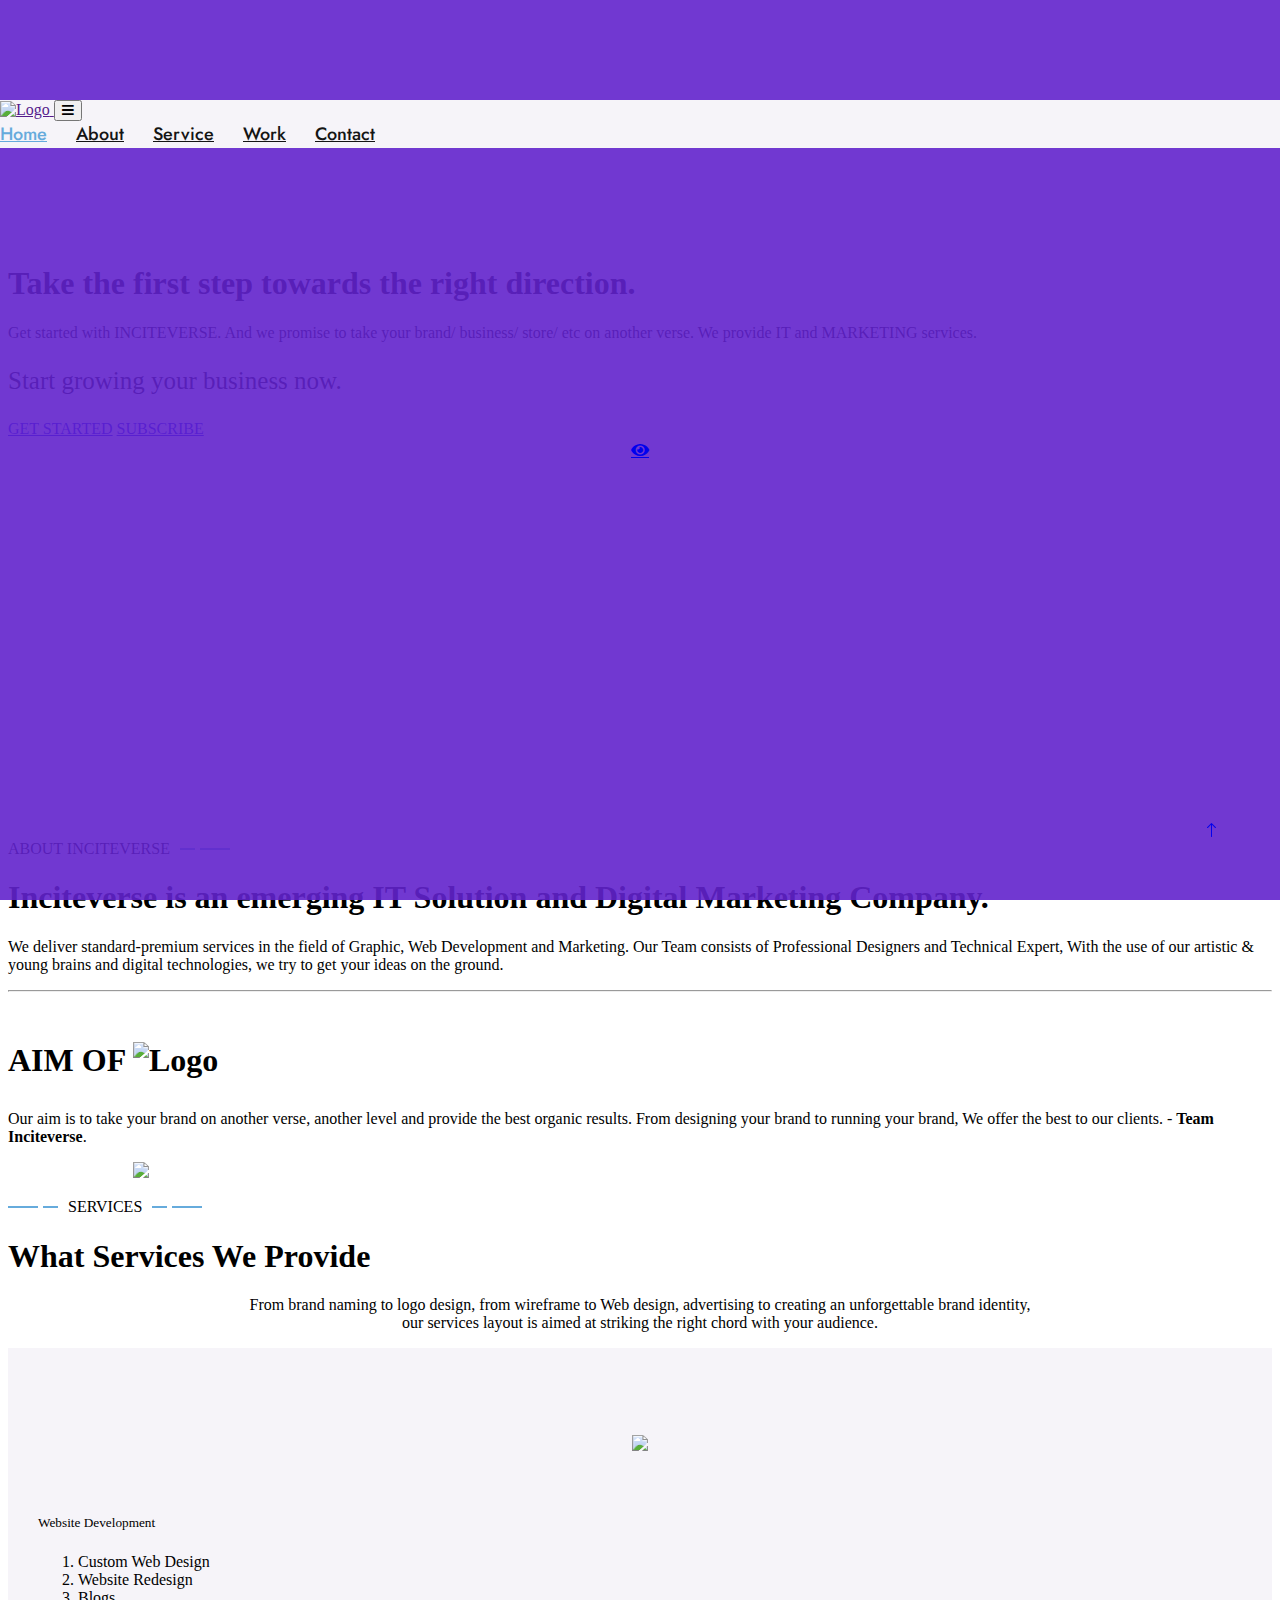
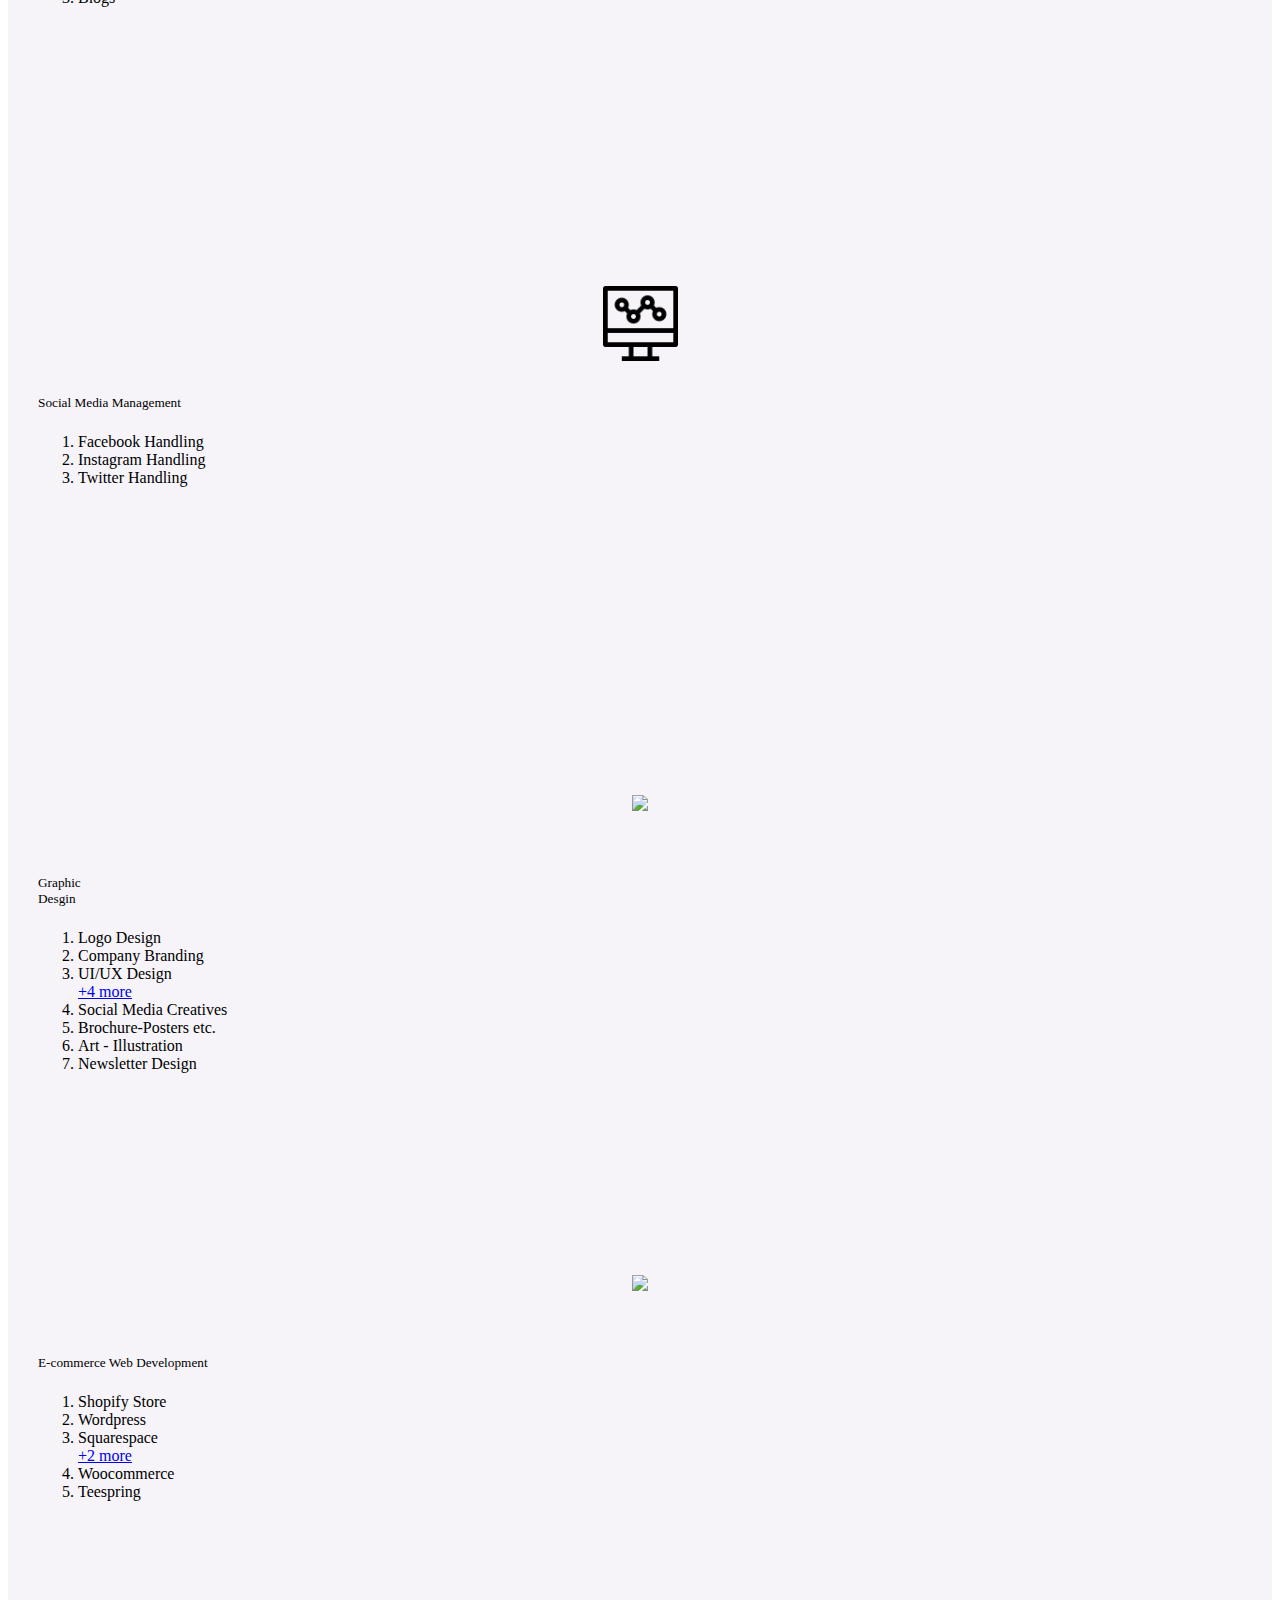
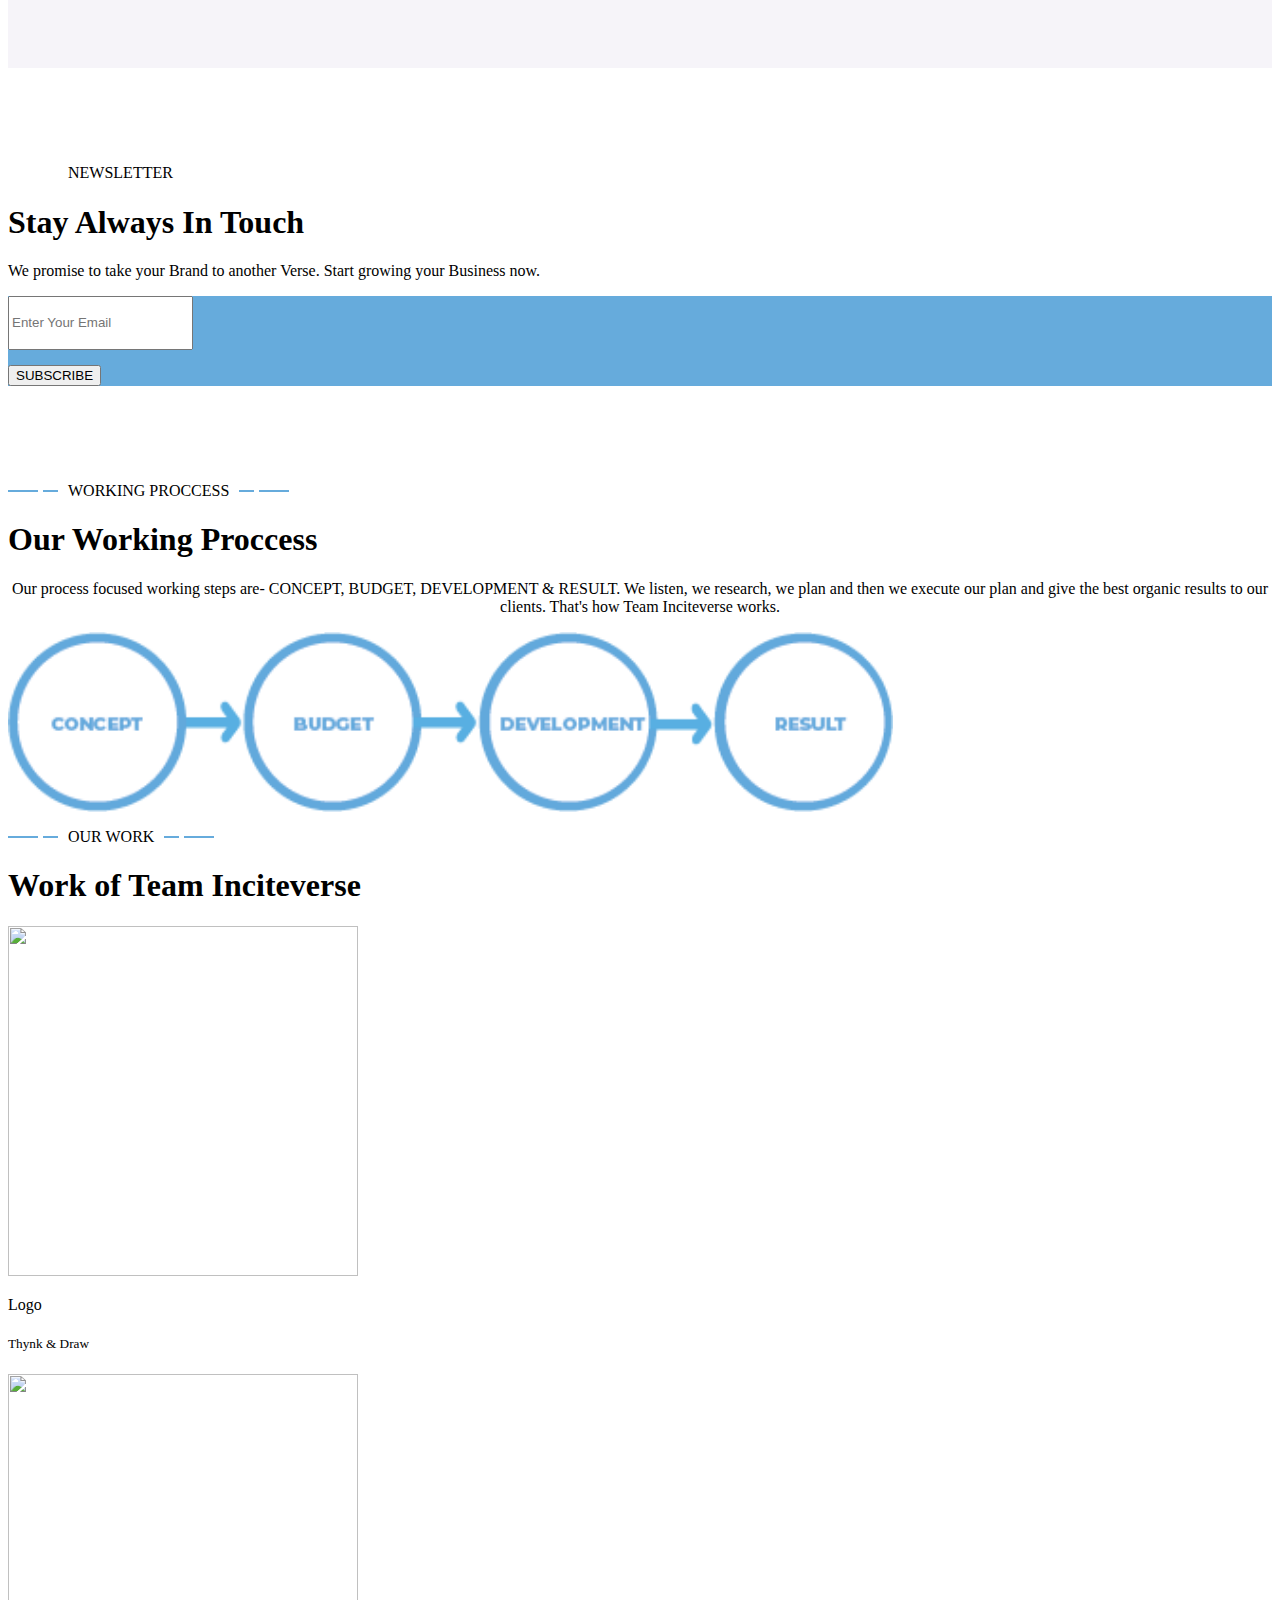
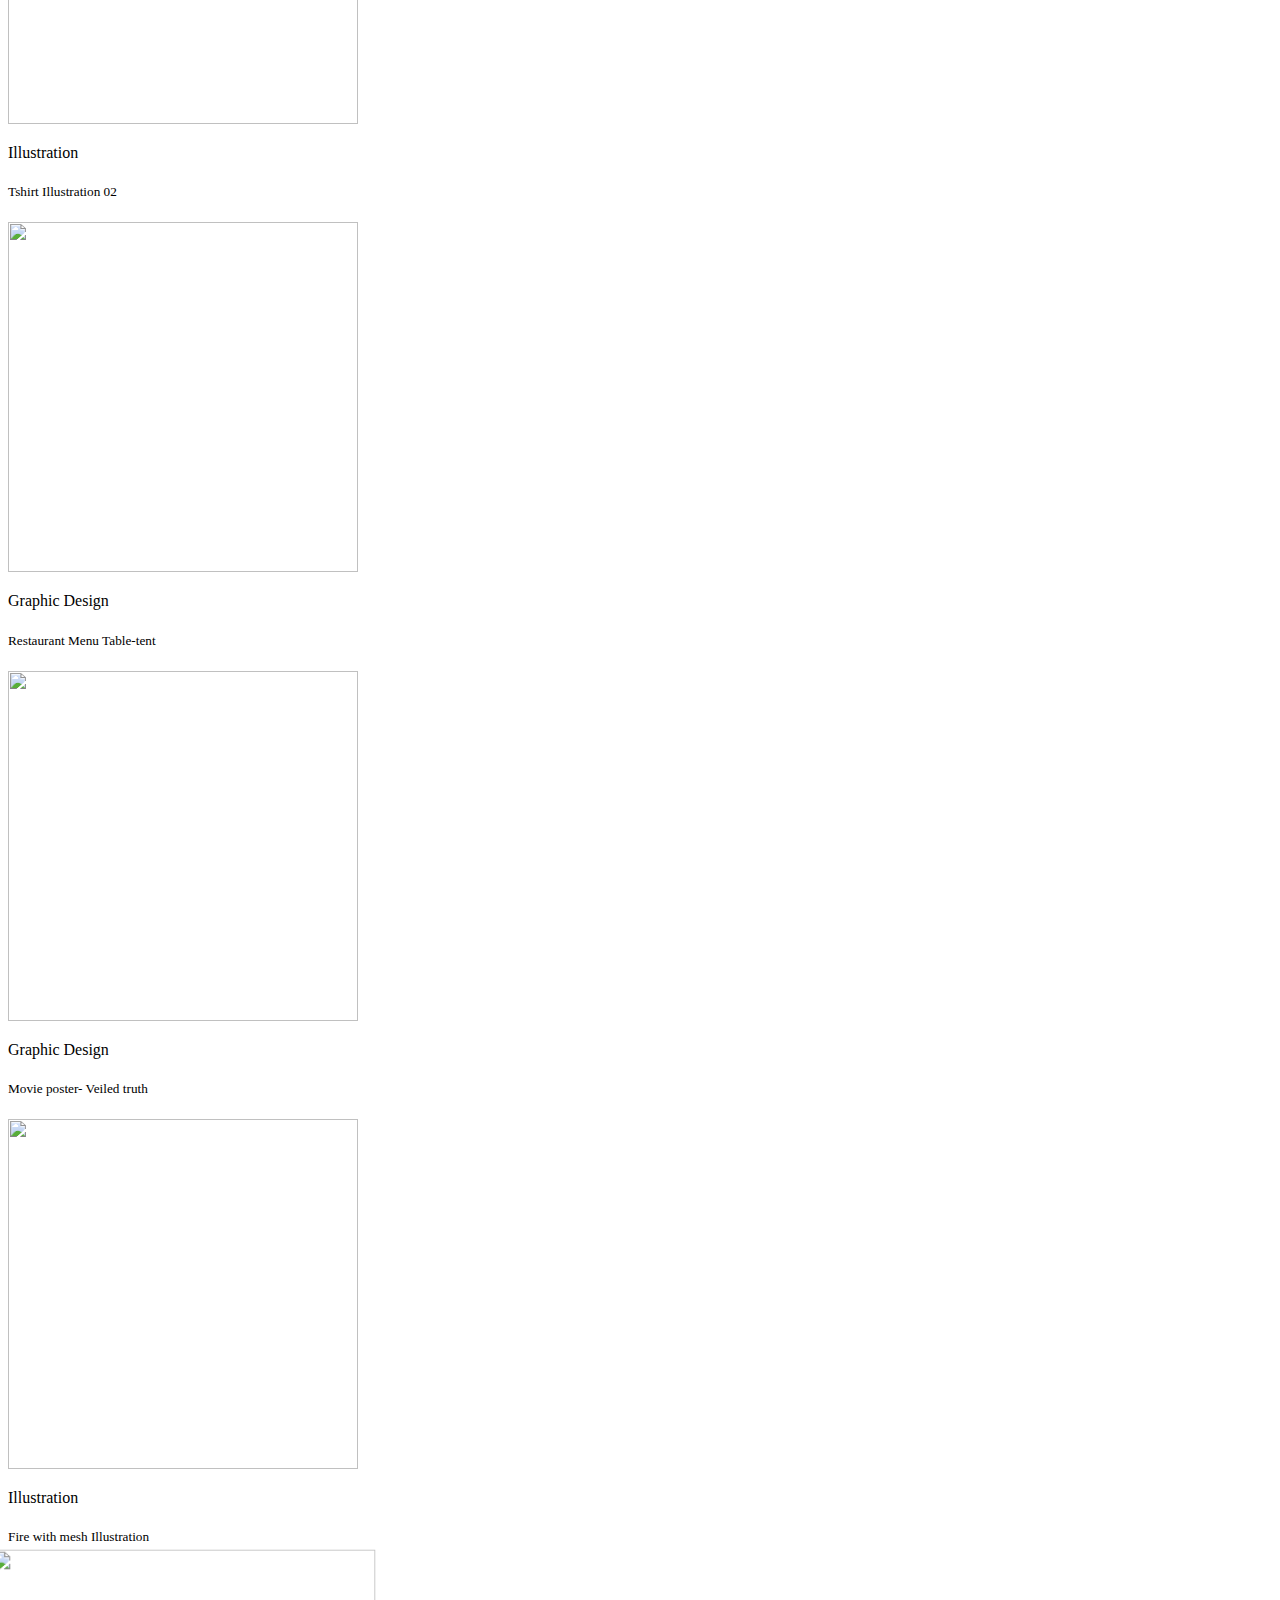
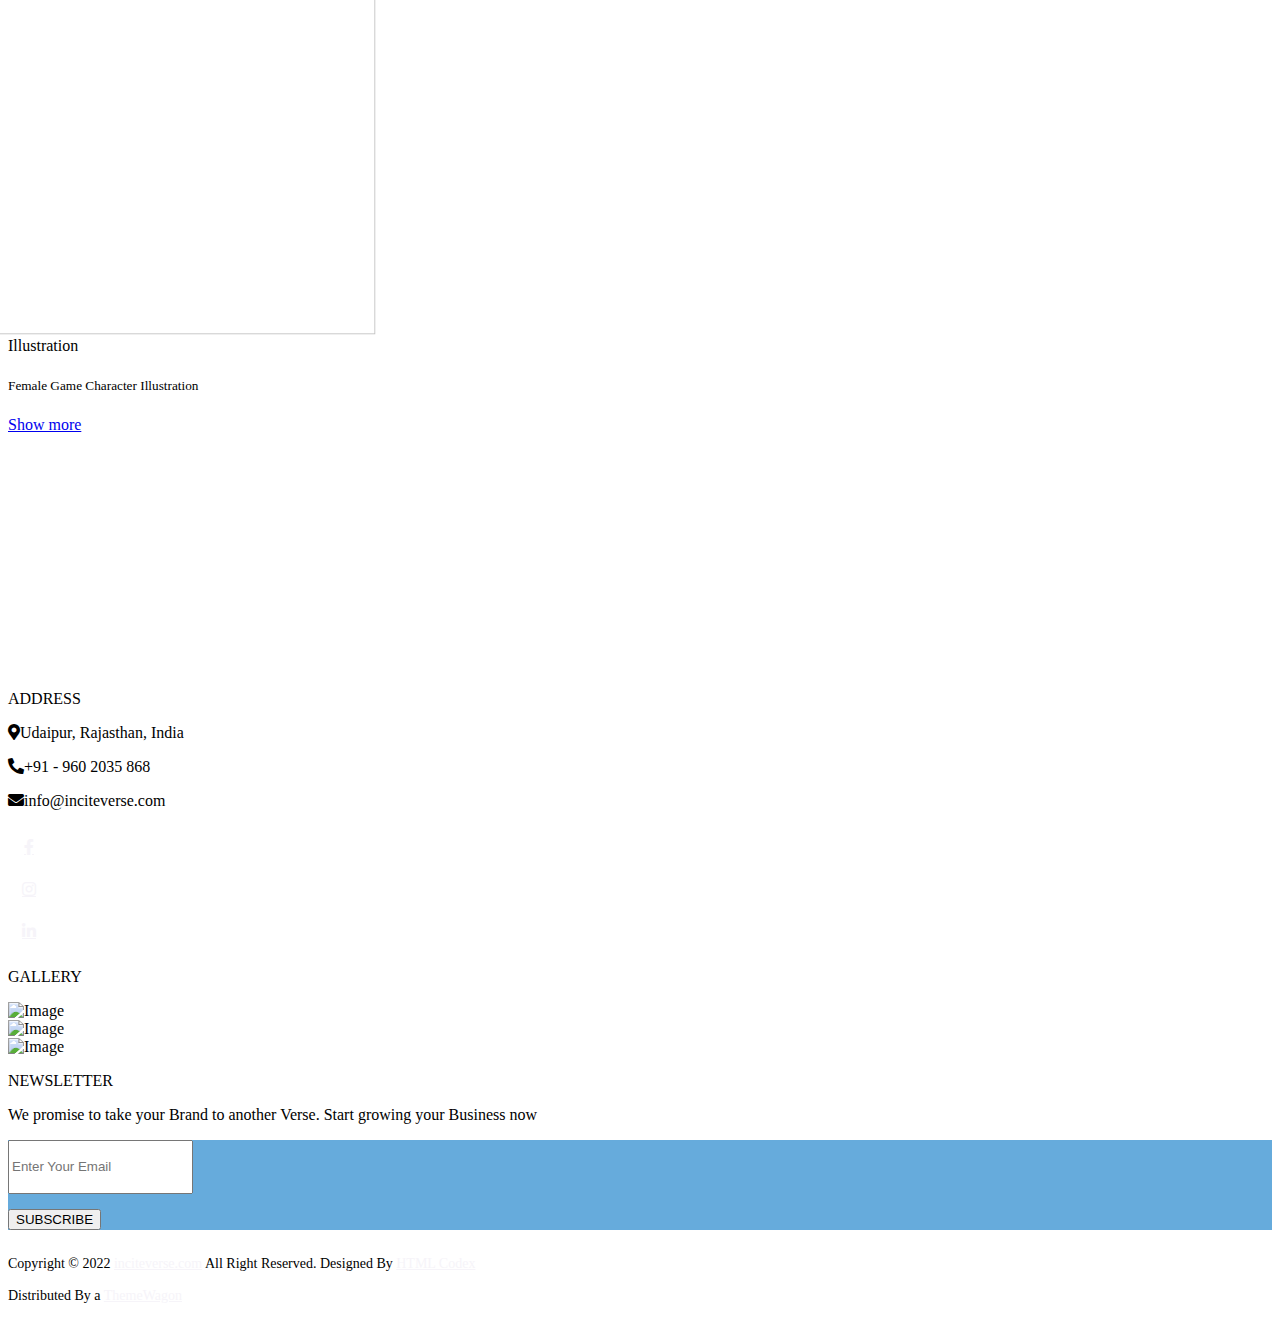
==== commit 9340f4eb: "Production Mode" ====
--- a/index.html
+++ b/index.html
@@ -1,65 +1,87 @@
 <!DOCTYPE html>
 <html lang="en">
-
-<head>
-    <meta charset="utf-8">
+  <head>
+    <meta charset="utf-8" />
     <title>Inciteverse - Digital Marketing Agency</title>
-    <meta content="width=device-width, initial-scale=1.0" name="viewport">
-    <meta content="" name="keywords">
-    <meta content="" name="description">
-
-    <!-- Favicon -->
-    <link href="./img/favicon.ico" rel="icon">
+    <meta content="width=device-width, initial-scale=1.0" name="viewport" />
+    <meta content="" name="keywords" />
+    <meta content="" name="description" />
+
+    <!-- Favicon
+    <link href="./img/favicon.ico" rel="icon" /> -->
 
     <!-- Google Web Fonts -->
-    <link rel="preconnect" href="https://fonts.googleapis.com">
-    <link rel="preconnect" href="https://fonts.gstatic.com" crossorigin>
-    <link href="https://fonts.googleapis.com/css2?family=Heebo:wght@400;500&family=Jost:wght@500;600;700&display=swap" rel="stylesheet"> 
+    <link rel="preconnect" href="https://fonts.googleapis.com" />
+    <link rel="preconnect" href="https://fonts.gstatic.com" crossorigin />
+    <link
+      href="https://fonts.googleapis.com/css2?family=Heebo:wght@400;500&family=Jost:wght@500;600;700&display=swap"
+      rel="stylesheet"
+    />
 
     <!-- Icon Font Stylesheet -->
-    <link href="https://cdnjs.cloudflare.com/ajax/libs/font-awesome/5.10.0/css/all.min.css" rel="stylesheet">
-    <link href="https://cdn.jsdelivr.net/npm/bootstrap-icons@1.4.1/font/bootstrap-icons.css" rel="stylesheet">
+    <link
+      href="https://cdnjs.cloudflare.com/ajax/libs/font-awesome/5.10.0/css/all.min.css"
+      rel="stylesheet"
+    />
+    <link
+      href="https://cdn.jsdelivr.net/npm/bootstrap-icons@1.4.1/font/bootstrap-icons.css"
+      rel="stylesheet"
+    />
 
     <!-- Libraries Stylesheet -->
-    <link href="lib/animate/animate.min.css" rel="stylesheet">
-    <link href="lib/owlcarousel/assets/owl.carousel.min.css" rel="stylesheet">
-    <link href="lib/lightbox/css/lightbox.min.css" rel="stylesheet">
+    <link href="lib/animate/animate.min.css" rel="stylesheet" />
+    <link href="lib/owlcarousel/assets/owl.carousel.min.css" rel="stylesheet" />
+    <link href="lib/lightbox/css/lightbox.min.css" rel="stylesheet" />
 
     <!-- Customized Bootstrap Stylesheet -->
-    <link href="./css/bootstrap.min.css" rel="stylesheet">
+    <link href="./css/bootstrap.min.css" rel="stylesheet" />
 
     <!-- Template Stylesheet -->
-    <link href="./css/style.css" rel="stylesheet">
-</head>
-
-<body>
+    <link href="./css/style.css" rel="stylesheet" />
+  </head>
+
+  <body>
     <div class="container-xxl bg-white p-0">
-        <!-- Spinner Start -->
-        <div id="spinner" class="show bg-white position-fixed translate-middle w-100 vh-100 top-50 start-50 d-flex align-items-center justify-content-center">
-            <div class="spinner-grow text-primary" style="width: 3rem; height: 3rem;" role="status">
-                <span class="sr-only">Loading...</span>
-            </div>
+      <!-- Spinner Start -->
+      <div
+        id="spinner"
+        class="show bg-white position-fixed translate-middle w-100 vh-100 top-50 start-50 d-flex align-items-center justify-content-center"
+      >
+        <div
+          class="spinner-grow text-primary"
+          style="width: 3rem; height: 3rem"
+          role="status"
+        >
+          <span class="sr-only">Loading...</span>
         </div>
-        <!-- Spinner End -->
-
-
-        <!-- Navbar & Hero Start -->
-        <div class="container-xxl position-relative p-0">
-            <nav class="navbar navbar-expand-lg navbar-light px-4 px-lg-5 py-3 py-lg-0">
-                <a href="" class="navbar-brand p-0">
-                    <!-- <h1 class="m-0">DGital</h1> -->
-                    <img src="./img/inciteverse.png" alt="Logo">
-                </a>
-                <button class="navbar-toggler" type="button" data-bs-toggle="collapse" data-bs-target="#navbarCollapse">
-                    <span class="fa fa-bars"></span>
-                </button>
-                <div class="collapse navbar-collapse" id="navbarCollapse">
-                    <div class="navbar-nav py-0">
-                        <a href="#index.html" class="nav-item nav-link active">Home</a>
-                        <a href="#about" class="nav-item nav-link">About</a>
-                        <a href="#service" class="nav-item nav-link">Service</a>
-                        <a href="#work" class="nav-item nav-link">Work</a>
-                        <!-- <div class="nav-item dropdown">
+      </div>
+      <!-- Spinner End -->
+
+      <!-- Navbar & Hero Start -->
+      <div class="container-xxl position-relative p-0">
+        <nav
+          class="navbar navbar-expand-lg navbar-light px-4 px-lg-5 py-3 py-lg-0"
+          style="margin-top: 100px"
+        >
+          <a href="" class="navbar-brand p-0">
+            <!-- <h1 class="m-0">DGital</h1> -->
+            <img src="./img/inciteverse.png" alt="Logo" />
+          </a>
+          <button
+            class="navbar-toggler"
+            type="button"
+            data-bs-toggle="collapse"
+            data-bs-target="#navbarCollapse"
+          >
+            <span class="fa fa-bars"></span>
+          </button>
+          <div class="collapse navbar-collapse" id="navbarCollapse">
+            <div class="navbar-nav py-0">
+              <a href="#index.html" class="nav-item nav-link active">Home</a>
+              <a href="#about" class="nav-item nav-link">About</a>
+              <a href="#service" class="nav-item nav-link">Service</a>
+              <a href="#work" class="nav-item nav-link">Work</a>
+              <!-- <div class="nav-item dropdown">
                             <a href="#" class="nav-link dropdown-toggle" data-bs-toggle="dropdown">Pages</a>
                             <div class="dropdown-menu m-0">
                                 <a href="team.html" class="dropdown-item">Our Team</a>
@@ -67,139 +89,260 @@
                                 <a href="404.html" class="dropdown-item">404 Page</a>
                             </div>
                         </div> -->
-                        <a href="./contact.html" class="nav-item nav-link">Contact</a>
-                    </div>
-                    <!-- <a href="" class="btn rounded-pill py-2 px-4 ms-3 d-none d-lg-block">Get Started</a> -->
-                </div>
-            </nav>
-
-            <div class="container-xxl bg-primary hero-header" id="home">
-                <div class="container px-lg-5">
-                    <div class="row g-5 align-items-end">
-                        <div class="col-lg-6 text-center text-lg-start">
-                            <h1 class="text-white mb-4 animated slideInDown">We are Inciteverse</h1>
-                            <p class="text-white pb-3 animated slideInDown">We promise to take your Brand to another Verse.
-                               <br> Start growing your Business now.
-                            </p>
-                            <a href="./contact.html" class="btn btn-light py-sm-3 px-sm-5 rounded-pill me-3 animated slideInLeft">GET STARTED</a>
-                            <a href="#newsletter" class="btn btn-outline-light py-sm-3 px-sm-5 rounded-pill animated slideInRight">SUBSCRIBE</a>
-                        </div>
-                        <div class="col-lg-6 text-center text-lg-start">
-                            <img class="img-fluid animated zoomIn" src="./img/hero.png" alt="">
-                        </div>
-                    </div>
-                </div>
-            </div>
+              <a href="./contact.html" class="nav-item nav-link">Contact</a>
+            </div>
+            <!-- <a href="" class="btn rounded-pill py-2 px-4 ms-3 d-none d-lg-block">Get Started</a> -->
+          </div>
+        </nav>
+
+        <div
+          class="container-xxl bg-primary hero-header"
+          style="margin-top: -100px"
+          id="home"
+        >
+          <div class="container px-lg-5">
+            <div class="row g-5 align-items-end">
+              <div class="col-lg-6 text-center text-lg-start">
+                <h1 class="text-white mb-5 animated slideInDown">
+                  Take the first step towards the right direction.
+                </h1>
+                <p class="text-white pb-3 animated slideInDown">
+                  Get started with INCITEVERSE. And we promise to take your
+                  brand/ business/ store/ etc on another verse. We provide IT
+                  and MARKETING services.
+                </p>
+                <p
+                  class="text-white pb-3 animated slideInDown"
+                  style="font-size: 25px"
+                >
+                  Start growing your business now.
+                </p>
+                <a
+                  href="./contact.html"
+                  class="btn btn-light py-sm-3 px-sm-5 rounded-pill me-3 animated slideInLeft"
+                  >GET STARTED</a
+                >
+                <a
+                  href="#newsletter"
+                  class="btn btn-outline-light py-sm-3 px-sm-5 rounded-pill animated slideInRight"
+                  >SUBSCRIBE</a
+                >
+              </div>
+              <div class="col-lg-6 text-center text-lg-start">
+                <img
+                  class="img-fluid animated zoomIn"
+                  src="./img/hero.png"
+                  alt=""
+                />
+              </div>
+            </div>
+          </div>
         </div>
-        <!-- Navbar & Hero End -->
-        <!-- About Start -->
-        <div class="container-xxl py-5" id="about">
-            <div class="container py-5 px-lg-5">
-                <div class="row g-5 align-items-center">
-                    <div class="col-lg-6 wow fadeInUp" data-wow-delay="0.1s">
-                        <p class="section-title text-primary">About Inciteverse<span></span></p>
-                        <h1 class="mb-5">Inciteverse is an emerging IT Solution and Digital Marketing 
-                            Company.</h1>
-                        <p class="mb-4">We deliver standard-premium services in the 
-                            field of Graphic, Web Development and Marketing.
-                            Our Team consists of Professional Designers and 
-                            Technical Expert, With the use of our artistic & young brains 
-                            and digital technologies, we try to get your ideas on the ground.</p>
-                        <hr style="margin-bottom:50px;"/>
-                            <h1 class="mb-5">AIM OF  <img src="./img/inciteverse.png" alt="Logo" height="50px" width="250px" style="margin-bottom:10px"></h1>
-                            <p class="mb-4">Our aim is to take your brand on another verse, another level and provide 
-                                the best organic results. From designing your brand to running your 
-                                brand, We offer the best to our clients. - <strong>Team Inciteverse</strong>.</p>
-                    </div>
-                    <div class="col-lg-6">
-                        <img class="img-fluid wow zoomIn" style="margin-left:125px;" data-wow-delay="0.5s" width="370px"  src="img/icon.png">
-                    </div>
-                </div>
-            </div>
+      </div>
+      <!-- Navbar & Hero End -->
+      <!-- About Start -->
+      <div class="container-xxl py-5" id="about">
+        <div class="container py-5 px-lg-5">
+          <div class="row g-5 align-items-center">
+            <div class="col-lg-6 wow fadeInUp" data-wow-delay="0.1s">
+              <p class="section-title text-primary">
+                About Inciteverse<span></span>
+              </p>
+              <h1 class="mb-5">
+                Inciteverse is an emerging IT Solution and Digital Marketing
+                Company.
+              </h1>
+              <p class="mb-4">
+                We deliver standard-premium services in the field of Graphic,
+                Web Development and Marketing. Our Team consists of Professional
+                Designers and Technical Expert, With the use of our artistic &
+                young brains and digital technologies, we try to get your ideas
+                on the ground.
+              </p>
+              <hr style="margin-bottom: 50px" />
+              <h1 class="mb-5">
+                AIM OF
+                <img
+                  src="./img/inciteverse.png"
+                  alt="Logo"
+                  height="50px"
+                  width="250px"
+                  style="margin-bottom: 10px"
+                />
+              </h1>
+              <p class="mb-4">
+                Our aim is to take your brand on another verse, another level
+                and provide the best organic results. From designing your brand
+                to running your brand, We offer the best to our clients. -
+                <strong>Team Inciteverse</strong>.
+              </p>
+            </div>
+            <div class="col-lg-6">
+              <img
+                class="img-fluid wow zoomIn"
+                style="margin-left: 125px"
+                data-wow-delay="0.5s"
+                width="370px"
+                src="img/icon.png"
+              />
+            </div>
+          </div>
         </div>
-        <!-- About End -->
-        <!-- Our Services -->
-        <div class="container-xxl py-5" id="service">
-            <div class="container py-5 px-lg-5">
-                <div class="wow fadeInUp" data-wow-delay="0.1s">
-                    <p class="section-title text-primary justify-content-center"><span></span>Services<span></span></p>
-                    <h1 class="text-center mb-5">What Services We Provide</h1>
-                    <p style="text-align:center">From brand naming to logo design, from wireframe to Web design, advertising 
-                        to creating an unforgettable brand identity,<br/> our services layout is 
-                        aimed at striking the right chord with your audience.</p>
-                       
-                </div>
-                <div class="row g-4 my-2">
-                    <div class="col-lg-3 col-md-6 wow fadeInUp" data-wow-delay="0.1s">
-                        <div class="service-item d-flex flex-column text-center rounded">
-                            <div class="service-icon flex-shrink-0">
-                                <img class="img-fluid" src="./img/4178995_layout_app_user_website_design_icon.svg"/>
-                            </div>
-                            <h5 class="mb-3">Website Development</h5>
-                            <ol class="m-0" style="text-align:left">
-                               <li class="text-dark">Custom Web Design</li>
-                                <li class="text-dark">Website Redesign</li>
-                                <li class="text-dark">Blogs</li></ol>
-                            <a class="btn btn-square" href=""><i class="fa fa-arrow-right"></i></a>
-                        </div>
-                    </div>
-                    <div class="col-lg-3 col-md-6 wow fadeInUp" data-wow-delay="0.3s">
-                        <div class="service-item d-flex flex-column text-center rounded">
-                            <div class="service-icon flex-shrink-1">
-                                <img class="img-fluid" style="height:75px" src="./img/digital.png"/>
-                            </div>
-                            <h5 class="mb-3">Social Media Management</h5>
-                            <ol class="m-0" style="text-align:left">
-                                <li class="text-dark">Facebook Handling</li>
-                                 <li class="text-dark">Instagram Handling</li>
-                                 <li class="text-dark">Twitter Handling</li></ol>
-                                 
-                                <a class="btn btn-square" href=""><i class="fa fa-arrow-right"></i></a>
-                        </div>
-                    </div>
-                    <div class="col-lg-3 col-md-6 wow fadeInUp" data-wow-delay="0.5s">
-                        <div class="service-item d-flex flex-column text-center rounded">
-                            <div class="service-icon flex-shrink-0">
-                               <img class="img-fluid" src="./img/6140923_computer_design_graphic_keyboard_mouse_icon.svg"/>
-                            </div>
-                            <h5 class="mb-3">Graphic<br/> Desgin</h5>
-                            <ol class="m-0" style="text-align:left">
-                                <li class="text-dark">Logo Design</li>
-                                 <li class="text-dark">Company Branding</li>
-                                 <li class="text-dark">UI/UX Design <br/>
-                                 <u><a  data-bs-toggle="collapse" href="#collapseExample" class="text-secondary" role="button" aria-expanded="false" aria-controls="collapseExample">+4 more</a></u>
-                                </li>
-                                 <div class="collapse" id="collapseExample">
-                                     <li class="text-dark">Social Media Creatives</li>
-                                     <li class="text-dark">Brochure-Posters etc.</li>
-                                     <li class="text-dark">Art - Illustration</li>
-                                     <li class="text-dark">Newsletter Design</li>
-                                
-                                  </div>
-                                </ol> <a class="btn btn-square" href=""><i class="fa fa-arrow-right"></i></a>
-                        </div>
-                    </div>
-                    <div class="col-lg-3 col-md-6 wow fadeInUp" data-wow-delay="0.1s">
-                        <div class="service-item d-flex flex-column text-center rounded">
-                            <div class="service-icon flex-shrink-0">
-                                <img class="img-fluid" src="./img/2638312_bag_buy_cart_e-commerce_marketing_icon.svg"/>
-                            </div>
-                            <h5 class="mb-3">E-commerce Web Development</h5>
-                            <ol class="m-0" style="text-align:left">
-                                <li class="text-dark">Shopify Store</li>
-                                 <li class="text-dark">Wordpress</li>
-                                 <li class="text-dark">Squarespace</li>
-                                 <u><a  data-bs-toggle="collapse" href="#collapseExample2" class="text-secondary" role="button" aria-expanded="false" aria-controls="collapseExample">+2 more</a></u>
-                                 <div class="collapse" id="collapseExample2">
-
-                                     <li class="text-dark">Woocommerce</li>
-                                     <li class="text-dark">Teespring</li>
-                                 </div>
-                               
-                                </ol>  <a class="btn btn-square" href=""><i class="fa fa-arrow-right"></i></a>
-                        </div>
-                    </div>
-                    <!-- <div class="col-lg-4 col-md-6 wow fadeInUp" data-wow-delay="0.3s">
+      </div>
+
+      <!-- About End -->
+      <!-- Why inciteverse
+      <div class="container-xxl py-5" id="about">
+        <div class="container py-5 px-lg-5">
+          <div class="row g-5 align-items-center">
+            <div
+              class="col-lg-12 wow fadeInUp text-center"
+              data-wow-delay="0.1s"
+            >
+              <h1 class="mb-5">Why Inciteverse?</h1>
+              <p class="mb-4">
+                We deliver standard-premium services in the field of Graphic,
+                Web Development and Marketing. Our Team consists of Professional
+                Designers and Technical Expert, With the use of our artistic &
+                young brains and digital technologies, we try to get your ideas
+                on the ground.
+              </p>
+            </div>
+          </div>
+        </div>
+      </div> -->
+      <!-- Our Services -->
+      <div class="container-xxl py-5" id="service">
+        <div class="container py-5 px-lg-5">
+          <div class="wow fadeInUp" data-wow-delay="0.1s">
+            <p class="section-title text-primary justify-content-center">
+              <span></span>Services<span></span>
+            </p>
+            <h1 class="text-center mb-5">What Services We Provide</h1>
+            <p style="text-align: center">
+              From brand naming to logo design, from wireframe to Web design,
+              advertising to creating an unforgettable brand identity,<br />
+              our services layout is aimed at striking the right chord with your
+              audience.
+            </p>
+          </div>
+          <div class="row g-4 my-2">
+            <div class="col-lg-3 col-md-6 wow fadeInUp" data-wow-delay="0.1s">
+              <div class="service-item d-flex flex-column text-center rounded">
+                <div class="service-icon flex-shrink-0">
+                  <img
+                    class="img-fluid"
+                    src="./img/4178995_layout_app_user_website_design_icon.svg"
+                  />
+                </div>
+                <h5 class="mb-3">Website Development</h5>
+                <ol class="m-0" style="text-align: left">
+                  <li class="text-dark">Custom Web Design</li>
+                  <li class="text-dark">Website Redesign</li>
+                  <li class="text-dark">Blogs</li>
+                </ol>
+                <a class="btn btn-square" href=""
+                  ><i class="fa fa-arrow-right"></i
+                ></a>
+              </div>
+            </div>
+            <div class="col-lg-3 col-md-6 wow fadeInUp" data-wow-delay="0.3s">
+              <div class="service-item d-flex flex-column text-center rounded">
+                <div class="service-icon flex-shrink-1">
+                  <img
+                    class="img-fluid"
+                    style="height: 75px"
+                    src="./img/digital.png"
+                  />
+                </div>
+                <h5 class="mb-3">Social Media Management</h5>
+                <ol class="m-0" style="text-align: left">
+                  <li class="text-dark">Facebook Handling</li>
+                  <li class="text-dark">Instagram Handling</li>
+                  <li class="text-dark">Twitter Handling</li>
+                </ol>
+
+                <a class="btn btn-square" href=""
+                  ><i class="fa fa-arrow-right"></i
+                ></a>
+              </div>
+            </div>
+            <div class="col-lg-3 col-md-6 wow fadeInUp" data-wow-delay="0.5s">
+              <div class="service-item d-flex flex-column text-center rounded">
+                <div class="service-icon flex-shrink-0">
+                  <img
+                    class="img-fluid"
+                    src="./img/6140923_computer_design_graphic_keyboard_mouse_icon.svg"
+                  />
+                </div>
+                <h5 class="mb-3">
+                  Graphic<br />
+                  Desgin
+                </h5>
+                <ol class="m-0" style="text-align: left">
+                  <li class="text-dark">Logo Design</li>
+                  <li class="text-dark">Company Branding</li>
+                  <li class="text-dark">
+                    UI/UX Design <br />
+                    <u
+                      ><a
+                        data-bs-toggle="collapse"
+                        href="#collapseExample"
+                        class="text-secondary"
+                        role="button"
+                        aria-expanded="false"
+                        aria-controls="collapseExample"
+                        >+4 more</a
+                      ></u
+                    >
+                  </li>
+                  <div class="collapse" id="collapseExample">
+                    <li class="text-dark">Social Media Creatives</li>
+                    <li class="text-dark">Brochure-Posters etc.</li>
+                    <li class="text-dark">Art - Illustration</li>
+                    <li class="text-dark">Newsletter Design</li>
+                  </div>
+                </ol>
+                <a class="btn btn-square" href=""
+                  ><i class="fa fa-arrow-right"></i
+                ></a>
+              </div>
+            </div>
+            <div class="col-lg-3 col-md-6 wow fadeInUp" data-wow-delay="0.1s">
+              <div class="service-item d-flex flex-column text-center rounded">
+                <div class="service-icon flex-shrink-0">
+                  <img
+                    class="img-fluid"
+                    src="./img/2638312_bag_buy_cart_e-commerce_marketing_icon.svg"
+                  />
+                </div>
+                <h5 class="mb-3">E-commerce Web Development</h5>
+                <ol class="m-0" style="text-align: left">
+                  <li class="text-dark">Shopify Store</li>
+                  <li class="text-dark">Wordpress</li>
+                  <li class="text-dark">Squarespace</li>
+                  <u
+                    ><a
+                      data-bs-toggle="collapse"
+                      href="#collapseExample2"
+                      class="text-secondary"
+                      role="button"
+                      aria-expanded="false"
+                      aria-controls="collapseExample"
+                      >+2 more</a
+                    ></u
+                  >
+                  <div class="collapse" id="collapseExample2">
+                    <li class="text-dark">Woocommerce</li>
+                    <li class="text-dark">Teespring</li>
+                  </div>
+                </ol>
+                <a class="btn btn-square" href=""
+                  ><i class="fa fa-arrow-right"></i
+                ></a>
+              </div>
+            </div>
+            <!-- <div class="col-lg-4 col-md-6 wow fadeInUp" data-wow-delay="0.3s">
                         <div class="service-item d-flex flex-column text-center rounded">
                             <div class="service-icon flex-shrink-0">
                                 <i class="fa fa-thumbs-up fa-2x"></i>
@@ -219,53 +362,158 @@
                             <a class="btn btn-square" href=""><i class="fa fa-arrow-right"></i></a>
                         </div>
                     </div> -->
-                </div>
-            </div>
+          </div>
         </div>
-            <!--Our services end-->
-            <!-- Newsletter Start -->
-<div class="container-xxl bg-primary newsletter py-5 wow fadeInUp" id="newsletter" data-wow-delay="0.1s">
-    <div class="container py-5 px-lg-5">
-        <div class="row justify-content-center">
+      </div>
+      <!--Our services end-->
+      <!-- Newsletter Start -->
+      <div
+        class="container-xxl bg-primary newsletter py-5 wow fadeInUp"
+        id="newsletter"
+        data-wow-delay="0.1s"
+      >
+        <div class="container py-5 px-lg-5">
+          <div class="row justify-content-center">
             <div class="col-lg-7 text-center">
-                <p class="section-title text-white justify-content-center"><span></span>Newsletter<span></span></p>
-                <h1 class="text-center text-white mb-4">Stay Always In Touch</h1>
-                <p class="text-white mb-4">We promise to take your Brand to another Verse. Start growing your Business now.</p>
-                <div class="position-relative w-100 mt-3">
-                    <input class="form-control border-0 rounded-pill w-100 ps-4 pe-5" type="text" placeholder="Enter Your Email" style="height: 48px;">
-                    <button type="button" class="btn btn-primary rounded-pill shadow-none position-absolute top-0 end-0" style="
-                    margin-top: 5px;
-                    margin-right: 5px;
-                ">SUBSCRIBE</button>
-                </div>
-            </div>
+              <p class="section-title text-white justify-content-center">
+                <span></span>Newsletter<span></span>
+              </p>
+              <h1 class="text-center text-white mb-4">Stay Always In Touch</h1>
+              <p class="text-white mb-4">
+                We promise to take your Brand to another Verse. Start growing
+                your Business now.
+              </p>
+              <!-- Begin Mailchimp Signup Form -->
+              <link
+                href="https://cdn-images.mailchimp.com/embedcode/classic-10_7_dtp.css"
+                rel="stylesheet"
+                type="text/css"
+              />
+              <style type="text/css">
+                #mc_embed_signup {
+                  background: #66abdc;
+                  clear: left;
+                  font: 14px Helvetica, Arial, sans-serif;
+                  width: 600px;
+                }
+                /* Add your own Mailchimp form style overrides in your site stylesheet or in this style block.
+    We recommend moving this block and the preceding CSS link to the HEAD of your HTML file. */
+              </style>
+              <div id="mc_embed_signup" style="width: 100% !important">
+                <form
+                  action="https://inciteverse.us14.list-manage.com/subscribe/post?u=d89e32afb0d3a97ea37add849&amp;id=7079249386"
+                  method="post"
+                  id="mc-embedded-subscribe-form"
+                  name="mc-embedded-subscribe-form"
+                  class="validate"
+                  novalidate
+                >
+                  <div id="mc_embed_signup_scroll">
+                    <input
+                      type="email"
+                      value=""
+                      name="EMAIL"
+                      class="form-control border-0 rounded-pill w-100 ps-4 pe-5"
+                      id="mce-EMAIL"
+                      placeholder="Enter Your Email"
+                      style="height: 48px"
+                    />
+
+                    <div id="mce-responses" class="clear foot">
+                      <div
+                        class="response"
+                        id="mce-error-response"
+                        style="display: none"
+                      ></div>
+                      <div
+                        class="response"
+                        id="mce-success-response"
+                        style="display: none"
+                      ></div>
+                    </div>
+                    <!-- real people should not fill this in and expect good things - do not remove this or risk form bot signups-->
+                    <div
+                      style="position: absolute; left: -5000px"
+                      aria-hidden="true"
+                    >
+                      <input
+                        type="text"
+                        name="b_d89e32afb0d3a97ea37add849_7079249386"
+                        tabindex="-1"
+                        value=""
+                      />
+                    </div>
+                    <div class="optionalParent col-12">
+                      <button
+                        type="submit"
+                        name="subscribe"
+                        id="mc-embedded-subscribe"
+                        class="btn btn-primary rounded-pill shadow-none position-absolute top-0 end-0"
+                        style="margin-top: 15px; margin-right: 5px"
+                      >
+                        SUBSCRIBE
+                      </button>
+                    </div>
+                  </div>
+                </form>
+              </div>
+              <script
+                type="text/javascript"
+                src="//s3.amazonaws.com/downloads.mailchimp.com/js/mc-validate.js
+                crossorigin="anonymous"></script>
+              <script type="text/javascript">
+                (function ($) {
+                  window.fnames = new Array();
+                  window.ftypes = new Array();
+                  fnames[0] = "EMAIL";
+                  ftypes[0] = "email";
+                  fnames[1] = "FNAME";
+                  ftypes[1] = "text";
+                  fnames[2] = "LNAME";
+                  ftypes[2] = "text";
+                  fnames[3] = "ADDRESS";
+                  ftypes[3] = "address";
+                  fnames[4] = "PHONE";
+                  ftypes[4] = "phone";
+                  fnames[5] = "BIRTHDAY";
+                  ftypes[5] = "birthday";
+                })(jQuery);
+                var $mcj = jQuery.noConflict(true);
+              </script>
+              <!--End mc_embed_signup-->
+            </div>
+          </div>
         </div>
-    </div>
-</div>
-<!-- Newsletter End -->
-        <!-- Feature Start -->
-        <div class="container-xxl py-5">
-            <div class="container py-5 px-lg-5">
-                <div class="wow fadeInUp" data-wow-delay="0.1s">
-                    <p class="section-title text-primary justify-content-center"><span></span>Working Proccess<span></span></p>
-                    <h1 class="text-center mb-5">Our Working Proccess</h1>
-                    <p style="text-align:center">From brand naming to logo design, from wireframe to Web design, advertising 
-                        to creating an unforgettable brand identity,<br/> our services layout is 
-                        aimed at striking the right chord with your audience.</p>
-                       
-                </div>
-                <div class="row g-4 mt-4 mx-auto">
-                   <img class="img-fluid mx-auto" style="width:70%; display:flex; align-items: center;"  src="./img/work3.png">
-                </div>
-            </div>
+      </div>
+      <!-- Newsletter End -->
+      <!-- Feature Start -->
+      <div class="container-xxl py-5">
+        <div class="container py-5 px-lg-5">
+          <div class="wow fadeInUp" data-wow-delay="0.1s">
+            <p class="section-title text-primary justify-content-center">
+              <span></span>Working Proccess<span></span>
+            </p>
+            <h1 class="text-center mb-5">Our Working Proccess</h1>
+            <p style="text-align: center">
+              Our process focused working steps are- CONCEPT, BUDGET,
+              DEVELOPMENT & RESULT. We listen, we research, we plan and then we
+              execute our plan and give the best organic results to our clients.
+              That's how Team Inciteverse works.
+            </p>
+          </div>
+          <div class="row g-4 mt-4 mx-auto">
+            <img
+              class="img-fluid mx-auto"
+              style="width: 70%; display: flex; align-items: center"
+              src="./img/work3.png"
+            />
+          </div>
         </div>
-        <!-- Feature End -->
-
-
-
-
-        <!-- Facts Start -->
-        <!-- <div class="container-xxl bg-primary fact py-5 wow fadeInUp" data-wow-delay="0.1s">
+      </div>
+      <!-- Feature End -->
+
+      <!-- Facts Start -->
+      <!-- <div class="container-xxl bg-primary fact py-5 wow fadeInUp" data-wow-delay="0.1s">
             <div class="container py-5 px-lg-5">
                 <div class="row g-4">
                     <div class="col-md-6 col-lg-3 text-center wow fadeIn" data-wow-delay="0.1s">
@@ -291,129 +539,31 @@
                 </div>
             </div>
         </div> -->
-        <!-- Facts End -->
-        
-
-
-        <!-- Projects Start -->
-        <div class="container-xxl py-5" id="work">
-            <div class="container py-5 px-lg-5">
-                <div class="wow fadeInUp" data-wow-delay="0.1s">
-                    <p class="section-title text-primary justify-content-center"><span></span>Our Work<span></span></p>
-                    <h1 class="text-center mb-5">Work of Team Inciteverse</h1>
-                </div>
-                <div class="row mt-n2 wow fadeInUp" data-wow-delay="0.3s">
-                    <div class="col-12 text-center">
-                        <ul class="list-inline mb-5" id="portfolio-flters">
-                            <li class="mx-2 active" data-filter="*">All</li>
-                            <li class="mx-2 active" data-filter="*">Logo</li>
-                            <!-- <li class="mx-2" data-filter=".first">Social Media Post</li> -->
-                            <li class="mx-2" data-filter=".second">Graphic Design</li>
-                            <li class="mx-2" data-filter=".third">Web Design</li>
-                            <li class="mx-2" data-filter=".fourth">Illustration</li>
-                        </ul>
-                    </div>
-                </div>
-                <div class="row g-4 portfolio-container">
-                    <div class="col-lg-4 col-md-6 portfolio-item first wow fadeInUp" data-wow-delay="0.1s">
-                        <div class="rounded overflow-hidden">
-                            <div class="position-relative overflow-hidden">
-                                <img class="img-fluid w-100" src="img/portfolio-1.jpg" alt="">
-                                <div class="portfolio-overlay">
-                                    <a class="btn btn-square btn-outline-light mx-1" href="img/portfolio-1.jpg" data-lightbox="portfolio"><i class="fa fa-eye"></i></a>
-                                    <a class="btn btn-square btn-outline-light mx-1" href=""><i class="fa fa-link"></i></a>
-                                </div>
-                            </div>
-                            <div class="bg-light p-4">
-                                <p class="text-primary fw-medium mb-2">UI / UX Design</p>
-                                <h5 class="lh-base mb-0">Digital Agency Website Design And Development</a>
-                            </div>
-                        </div>
-                    </div>
-                    <div class="col-lg-4 col-md-6 portfolio-item second wow fadeInUp" data-wow-delay="0.3s">
-                        <div class="rounded overflow-hidden">
-                            <div class="position-relative overflow-hidden">
-                                <img class="img-fluid w-100" src="img/portfolio-2.jpg" alt="">
-                                <div class="portfolio-overlay">
-                                    <a class="btn btn-square btn-outline-light mx-1" href="img/portfolio-2.jpg" data-lightbox="portfolio"><i class="fa fa-eye"></i></a>
-                                    <a class="btn btn-square btn-outline-light mx-1" href=""><i class="fa fa-link"></i></a>
-                                </div>
-                            </div>
-                            <div class="bg-light p-4">
-                                <p class="text-primary fw-medium mb-2">UI / UX Design</p>
-                                <h5 class="lh-base mb-0">Digital Agency Website Design And Development</a>
-                            </div>
-                        </div>
-                    </div>
-                    <div class="col-lg-4 col-md-6 portfolio-item first wow fadeInUp" data-wow-delay="0.5s">
-                        <div class="rounded overflow-hidden">
-                            <div class="position-relative overflow-hidden">
-                                <img class="img-fluid w-100" src="img/portfolio-3.jpg" alt="">
-                                <div class="portfolio-overlay">
-                                    <a class="btn btn-square btn-outline-light mx-1" href="img/portfolio-3.jpg" data-lightbox="portfolio"><i class="fa fa-eye"></i></a>
-                                    <a class="btn btn-square btn-outline-light mx-1" href=""><i class="fa fa-link"></i></a>
-                                </div>
-                            </div>
-                            <div class="bg-light p-4">
-                                <p class="text-primary fw-medium mb-2">UI / UX Design</p>
-                                <h5 class="lh-base mb-0">Digital Agency Website Design And Development</a>
-                            </div>
-                        </div>
-                    </div>
-                    <div class="col-lg-4 col-md-6 portfolio-item second wow fadeInUp" data-wow-delay="0.1s">
-                        <div class="rounded overflow-hidden">
-                            <div class="position-relative overflow-hidden">
-                                <img class="img-fluid w-100" src="img/portfolio-4.jpg" alt="">
-                                <div class="portfolio-overlay">
-                                    <a class="btn btn-square btn-outline-light mx-1" href="img/portfolio-4.jpg" data-lightbox="portfolio"><i class="fa fa-eye"></i></a>
-                                    <a class="btn btn-square btn-outline-light mx-1" href=""><i class="fa fa-link"></i></a>
-                                </div>
-                            </div>
-                            <div class="bg-light p-4">
-                                <p class="text-primary fw-medium mb-2">UI / UX Design</p>
-                                <h5 class="lh-base mb-0">Digital Agency Website Design And Development</a>
-                            </div>
-                        </div>
-                    </div>
-                    <div class="col-lg-4 col-md-6 portfolio-item first wow fadeInUp" data-wow-delay="0.3s">
-                        <div class="rounded overflow-hidden">
-                            <div class="position-relative overflow-hidden">
-                                <img class="img-fluid w-100" src="img/portfolio-5.jpg" alt="">
-                                <div class="portfolio-overlay">
-                                    <a class="btn btn-square btn-outline-light mx-1" href="img/portfolio-5.jpg" data-lightbox="portfolio"><i class="fa fa-eye"></i></a>
-                                    <a class="btn btn-square btn-outline-light mx-1" href=""><i class="fa fa-link"></i></a>
-                                </div>
-                            </div>
-                            <div class="bg-light p-4">
-                                <p class="text-primary fw-medium mb-2">UI / UX Design</p>
-                                <h5 class="lh-base mb-0">Digital Agency Website Design And Development</a>
-                            </div>
-                        </div>
-                    </div>
-                    <div class="col-lg-4 col-md-6 portfolio-item second wow fadeInUp" data-wow-delay="0.5s">
-                        <div class="rounded overflow-hidden">
-                            <div class="position-relative overflow-hidden">
-                                <img class="img-fluid w-100" src="img/portfolio-6.jpg" alt="">
-                                <div class="portfolio-overlay">
-                                    <a class="btn btn-square btn-outline-light mx-1" href="img/portfolio-6.jpg" data-lightbox="portfolio"><i class="fa fa-eye"></i></a>
-                                    <a class="btn btn-square btn-outline-light mx-1" href=""><i class="fa fa-link"></i></a>
-                                </div>
-                            </div>
-                            <div class="bg-light p-4">
-                                <p class="text-primary fw-medium mb-2">UI / UX Design</p>
-                                <h5 class="lh-base mb-0">Digital Agency Website Design And Development</a>
-                            </div>
-                        </div>
-                    </div>
-                </div>
-            </div>
-            <a class="btn btn-primary mx-auto d-flex align-items-center justify-content-center rounded-pill" href="./project.html" style="width:25%; text-align: center;">Show more</a>
+      <!-- Facts End -->
+
+      <!-- Projects Start -->
+      <div class="container-xxl py-5">
+        <div class="container py-5 px-lg-5">
+          <div class="wow fadeInUp" data-wow-delay="0.1s">
+            <p class="section-title text-primary justify-content-center">
+              <span></span>Our Work<span></span>
+            </p>
+            <h1 class="text-center mb-5">Work of Team Inciteverse</h1>
+          </div>
+
+          <div class="row g-4 portfolio-container" id="work"></div>
         </div>
-        <!-- Projects End -->
-
-
-        <!-- Testimonial Start -->
-        <!-- <div class="container-xxl py-5 wow fadeInUp" data-wow-delay="0.1s">
+        <a
+          class="btn btn-primary mx-auto d-flex align-items-center justify-content-center rounded-pill"
+          href="./project.html"
+          style="width: 25%; text-align: center"
+          >Show more</a
+        >
+      </div>
+      <!-- Projects End -->
+
+      <!-- Testimonial Start -->
+      <!-- <div class="container-xxl py-5 wow fadeInUp" data-wow-delay="0.1s">
             <div class="container py-5 px-lg-5">
                 <p class="section-title text-secondary justify-content-center"><span></span>Testimonial<span></span></p>
                 <h1 class="text-center mb-5">What Say Our Clients!</h1>
@@ -451,11 +601,10 @@
                 </div>
             </div>
         </div> -->
-        <!-- Testimonial End -->
-
-
-        <!-- Team Start -->
-        <!-- <div class="container-xxl py-5">
+      <!-- Testimonial End -->
+
+      <!-- Team Start -->
+      <!-- <div class="container-xxl py-5">
             <div class="container py-5 px-lg-5">
                 <div class="wow fadeInUp" data-wow-delay="0.1s">
                     <p class="section-title text-secondary justify-content-center"><span></span>Our Team<span></span></p>
@@ -510,24 +659,44 @@
                 </div>
             </div>
         </div> -->
-        <!-- Team End -->
-        <!-- Footer Start -->
-        <div class="container-fluid bg-primary text-light footer wow fadeIn" data-wow-delay="0.1s">
-            <div class="container py-5 px-lg-5">
-                <div class="row g-5">
-                    <div class="col-md-6 col-lg-4">
-                        <p class="section-title text-white h5 mb-4">Address<span></span></p>
-                        <p><i class="fa fa-map-marker-alt me-3"></i>Udaipur, Rajasthan, India</p>
-                        <p><i class="fa fa-phone-alt me-3"></i>+91 - 960 2035 868</p>
-                        <p><i class="fa fa-envelope me-3"></i>info@inciteverse.com</p>
-                        <div class="d-flex pt-2">
-                            <!-- <a class="btn btn-outline-light btn-social" href=""><i class="fab fa-twitter"></i></a> -->
-                            <a class="btn btn-outline-light btn-social" href="https://www.facebook.com/Inciteverse-114853604436898"><i class="fab fa-facebook-f"></i></a>
-                            <a class="btn btn-outline-light btn-social" href="https://www.instagram.com/inciteverse_official/"><i class="fab fa-instagram"></i></a>
-                            <a class="btn btn-outline-light btn-social" href="https://www.linkedin.com/company/inciteverse/"><i class="fab fa-linkedin-in"></i></a>
-                        </div>
-                    </div>
-                    <!-- <div class="col-md-6 col-lg-3">
+      <!-- Team End -->
+      <!-- Footer Start -->
+      <div
+        class="container-fluid bg-primary text-light footer wow fadeIn"
+        data-wow-delay="0.1s"
+      >
+        <div class="container py-5 px-lg-5">
+          <div class="row g-5">
+            <div class="col-md-6 col-lg-4">
+              <p class="section-title text-white h5 mb-4">
+                Address<span></span>
+              </p>
+              <p>
+                <i class="fa fa-map-marker-alt me-3"></i>Udaipur, Rajasthan,
+                India
+              </p>
+              <p><i class="fa fa-phone-alt me-3"></i>+91 - 960 2035 868</p>
+              <p><i class="fa fa-envelope me-3"></i>info@inciteverse.com</p>
+              <div class="d-flex pt-2">
+                <!-- <a class="btn btn-outline-light btn-social" href=""><i class="fab fa-twitter"></i></a> -->
+                <a
+                  class="btn btn-outline-light btn-social"
+                  href="https://www.facebook.com/Inciteverse-114853604436898"
+                  ><i class="fab fa-facebook-f"></i
+                ></a>
+                <a
+                  class="btn btn-outline-light btn-social"
+                  href="https://www.instagram.com/inciteverse_official/"
+                  ><i class="fab fa-instagram"></i
+                ></a>
+                <a
+                  class="btn btn-outline-light btn-social"
+                  href="https://www.linkedin.com/company/inciteverse/"
+                  ><i class="fab fa-linkedin-in"></i
+                ></a>
+              </div>
+            </div>
+            <!-- <div class="col-md-6 col-lg-3">
                         <p class="section-title text-white h5 mb-4">Quick Link<span></span></p>
                         <a class="btn btn-link" href="#about">About Us</a>
                         <a class="btn btn-link" href="">Contact Us</a>
@@ -535,70 +704,195 @@
                         <a class="btn btn-link" href="">Terms & Condition</a>
                         <a class="btn btn-link" href="">Career</a>
                     </div> -->
-                    <div class="col-md-6 col-lg-4">
-                        <p class="section-title text-white h5 mb-4">Gallery<span></span></p>
-                        <div class="row g-2">
-                            <div class="col-4">
-                                <img class="img-fluid" src="img/portfolio-1.jpg" alt="Image">
-                            </div>
-                            <div class="col-4">
-                                <img class="img-fluid" src="img/portfolio-2.jpg" alt="Image">
-                            </div>
-                            <div class="col-4">
-                                <img class="img-fluid" src="img/portfolio-3.jpg" alt="Image">
-                            </div>
-                            <div class="col-4">
-                                <img class="img-fluid" src="img/portfolio-4.jpg" alt="Image">
-                            </div>
-                            <div class="col-4">
-                                <img class="img-fluid" src="img/portfolio-5.jpg" alt="Image">
-                            </div>
-                            <div class="col-4">
-                                <img class="img-fluid" src="img/portfolio-6.jpg" alt="Image">
-                            </div>
-                        </div>
-                    </div>
-                    <div class="col-md-6 col-lg-4">
-                        <p class="section-title text-white h5 mb-4" style="width:100%">Newsletter<span></span></p>
-                        <p>We promise to take your Brand to another Verse. Start growing your Business now</p>
-                        <div class="position-relative w-100 mt-3">
-                            <input class="form-control border-0 rounded-pill w-100 ps-4 pe-5" type="text" placeholder="Your Email" style="height: 48px;">
-                            <button type="button" class="btn btn-primary rounded-pill shadow-none position-absolute top-0 end-0" style="
-                    margin-top: 5px;
-                    margin-right: 5px;
-                ">SUBSCRIBE</button> </div>
-                    </div>
-                </div>
-            </div>
-            <div class="container px-lg-5">
-                <div class="copyright">
-                    <div class="row">
-                        <div class="col-md-6 text-center text-md-start mb-3 mb-md-0">
-                           Copyright &copy; 2022 <a class="border-bottom" href="#">inciteverse.com</a> All Right Reserved. 
-							
-							<!--/*** This template is free as long as you keep the footer author’s credit link/attribution link/backlink. If you'd like to use the template without the footer author’s credit link/attribution link/backlink, you can purchase the Credit Removal License from "https://htmlcodex.com/credit-removal". Thank you for your support. ***/-->
-							Designed By <a class="border-bottom" href="https://htmlcodex.com">HTML Codex</a><br><br>
-                            Distributed By a <a class="border-bottom" href="https://themewagon.com" target="_blank">ThemeWagon</a>
-                        </div>
-                        <!-- <div class="col-md-6 text-center text-md-end">
-                            <div class="footer-menu">
-                                <a href="">Home</a>
-                                <a href="">Cookies</a>
-                                <a href="">Help</a>
-                                <a href="">FQAs</a>
-                            </div>
-                        </div> -->
-                    </div>
-                </div>
-            </div>
+            <div class="col-md-6 col-lg-4">
+              <p class="section-title text-white h5 mb-4">
+                Gallery<span></span>
+              </p>
+              <div class="row g-2">
+                <div class="col-4">
+                  <img
+                    class="img-fluid"
+                    style="width:100px;height:100px;"
+                    src="https://firebasestorage.googleapis.com/v0/b/inciteverse.appspot.com/o/illustration%2FMadara%20uchiha%20vector.jpg?alt=media"
+                    alt="Image"
+                  />
+                </div>
+                <div class="col-4">
+                  <img
+                    class="img-fluid"
+                    src="https://firebasestorage.googleapis.com/v0/b/inciteverse.appspot.com/o/illustration%2FIMG-1674.PNG?alt=media"
+                    alt="Image"
+                    style="width:100px;height:100px;"
+                  />
+                </div>
+                <div class="col-4">
+                  <img
+                    class="img-fluid"
+                    src="https://firebasestorage.googleapis.com/v0/b/inciteverse.appspot.com/o/illustration%2Fburger%20illustration.jpeg?alt=media"
+                    alt="Image"
+                    style="width:100px;height:100px;"
+                  />
+                </div>
+                
+                <!-- <div class="col-4">
+                  <img
+                    class="img-fluid"
+                    src="img/portfolio-4.jpg"
+                    alt="Image"
+                  />
+                </div> -->
+              
+                <!-- <div class="col-4">
+                  <img
+                    class="img-fluid"
+                    src="img/portfolio-6.jpg"
+                    alt="Image"
+                  />
+                </div> -->
+              </div>
+            </div>
+            <div class="col-md-6 col-lg-4">
+              <p class="section-title text-white h5 mb-4" style="width: 100%">
+                Newsletter<span></span>
+              </p>
+              <p>
+                We promise to take your Brand to another Verse. Start growing
+                your Business now
+              </p>
+              <!-- Begin Mailchimp Signup Form -->
+              <link
+                href="https://cdn-images.mailchimp.com/embedcode/classic-10_7_dtp.css"
+                rel="stylesheet"
+                type="text/css"
+              />
+              <style type="text/css">
+                #mc_embed_signup {
+                  background: #66abdc;
+                  clear: left;
+                  font: 14px Helvetica, Arial, sans-serif;
+                  width: 600px;
+                }
+                /* Add your own Mailchimp form style overrides in your site stylesheet or in this style block.
+    We recommend moving this block and the preceding CSS link to the HEAD of your HTML file. */
+              </style>
+              <div id="mc_embed_signup" style="width: 100% !important">
+                <form
+                  action="https://inciteverse.us14.list-manage.com/subscribe/post?u=d89e32afb0d3a97ea37add849&amp;id=7079249386"
+                  method="post"
+                  id="mc-embedded-subscribe-form"
+                  name="mc-embedded-subscribe-form"
+                  class="validate"
+                  novalidate
+                >
+                  <div id="mc_embed_signup_scroll">
+                    <input
+                      type="email"
+                      value=""
+                      name="EMAIL"
+                      class="form-control border-0 rounded-pill w-100 ps-4 pe-5"
+                      id="mce-EMAIL"
+                      placeholder="Enter Your Email"
+                      style="height: 48px"
+                    />
+
+                    <div id="mce-responses" class="clear foot">
+                      <div
+                        class="response"
+                        id="mce-error-response"
+                        style="display: none"
+                      ></div>
+                      <div
+                        class="response"
+                        id="mce-success-response"
+                        style="display: none"
+                      ></div>
+                    </div>
+                    <!-- real people should not fill this in and expect good things - do not remove this or risk form bot signups-->
+                    <div
+                      style="position: absolute; left: -5000px"
+                      aria-hidden="true"
+                    >
+                      <input
+                        type="text"
+                        name="b_d89e32afb0d3a97ea37add849_7079249386"
+                        tabindex="-1"
+                        value=""
+                      />
+                    </div>
+                    <div class="optionalParent col-12">
+                      <button
+                        type="submit"
+                        name="subscribe"
+                        id="mc-embedded-subscribe"
+                        class="btn btn-primary rounded-pill shadow-none position-absolute top-0 end-0"
+                        style="margin-top: 15px; margin-right: 5px"
+                      >
+                        SUBSCRIBE
+                      </button>
+                    </div>
+                  </div>
+                </form>
+              </div>
+              <script
+                type="text/javascript"
+                src="//s3.amazonaws.com/downloads.mailchimp.com/js/mc-validate.js
+                crossorigin="anonymous"></script>
+              <script type="text/javascript">
+                (function ($) {
+                  window.fnames = new Array();
+                  window.ftypes = new Array();
+                  fnames[0] = "EMAIL";
+                  ftypes[0] = "email";
+                  fnames[1] = "FNAME";
+                  ftypes[1] = "text";
+                  fnames[2] = "LNAME";
+                  ftypes[2] = "text";
+                  fnames[3] = "ADDRESS";
+                  ftypes[3] = "address";
+                  fnames[4] = "PHONE";
+                  ftypes[4] = "phone";
+                  fnames[5] = "BIRTHDAY";
+                  ftypes[5] = "birthday";
+                })(jQuery);
+                var $mcj = jQuery.noConflict(true);
+              </script>
+              <!--End mc_embed_signup-->
+            </div>
+          </div>
         </div>
-        <!-- Footer End -->
-
-
-        <!-- Back to Top -->
-        <a href="#" class="btn btn-lg btn-primary btn-lg-square back-to-top"><i class="bi bi-arrow-up"></i></a>
+        <div class="container px-lg-5">
+          <div class="copyright">
+            <div class="row">
+              <div class="col-md-6 text-center text-md-start mb-3 mb-md-0">
+                Copyright &copy; 2022
+                <a class="border-bottom" href="#">inciteverse.com</a> All Right
+                Reserved.
+
+                <!--/*** This template is free as long as you keep the footer author’s credit link/attribution link/backlink. If you'd like to use the template without the footer author’s credit link/attribution link/backlink, you can purchase the Credit Removal License from "https://htmlcodex.com/credit-removal". Thank you for your support. ***/-->
+                Designed By
+                <a class="border-bottom" href="https://htmlcodex.com"
+                  >HTML Codex</a
+                ><br /><br />
+                Distributed By a
+                <a
+                  class="border-bottom"
+                  href="https://themewagon.com"
+                  target="_blank"
+                  >ThemeWagon</a
+                >
+              </div>
+                       </div>
+          </div>
+        </div>
+      </div>
+      <!-- Footer End -->
+
+      <!-- Back to Top -->
+      <a href="#" class="btn btn-lg btn-primary btn-lg-square back-to-top"
+        ><i class="bi bi-arrow-up"></i
+      ></a>
     </div>
-
+    <script id="mcjs">!function(c,h,i,m,p){m=c.createElement(h),p=c.getElementsByTagName(h)[0],m.async=1,m.src=i,p.parentNode.insertBefore(m,p)}(document,"script","https://chimpstatic.com/mcjs-connected/js/users/d89e32afb0d3a97ea37add849/89d0a5a6b17bb05e22d210e3a.js");</script>
     <!-- JavaScript Libraries -->
     <script src="https://code.jquery.com/jquery-3.4.1.min.js"></script>
     <script src="https://cdn.jsdelivr.net/npm/bootstrap@5.0.0/dist/js/bootstrap.bundle.min.js"></script>
@@ -612,6 +906,6 @@
 
     <!-- Template Javascript -->
     <script src="./js/main.js"></script>
-</body>
-
-</html>+    <script src="./js/mainfile.js"></script>
+  </body>
+</html>
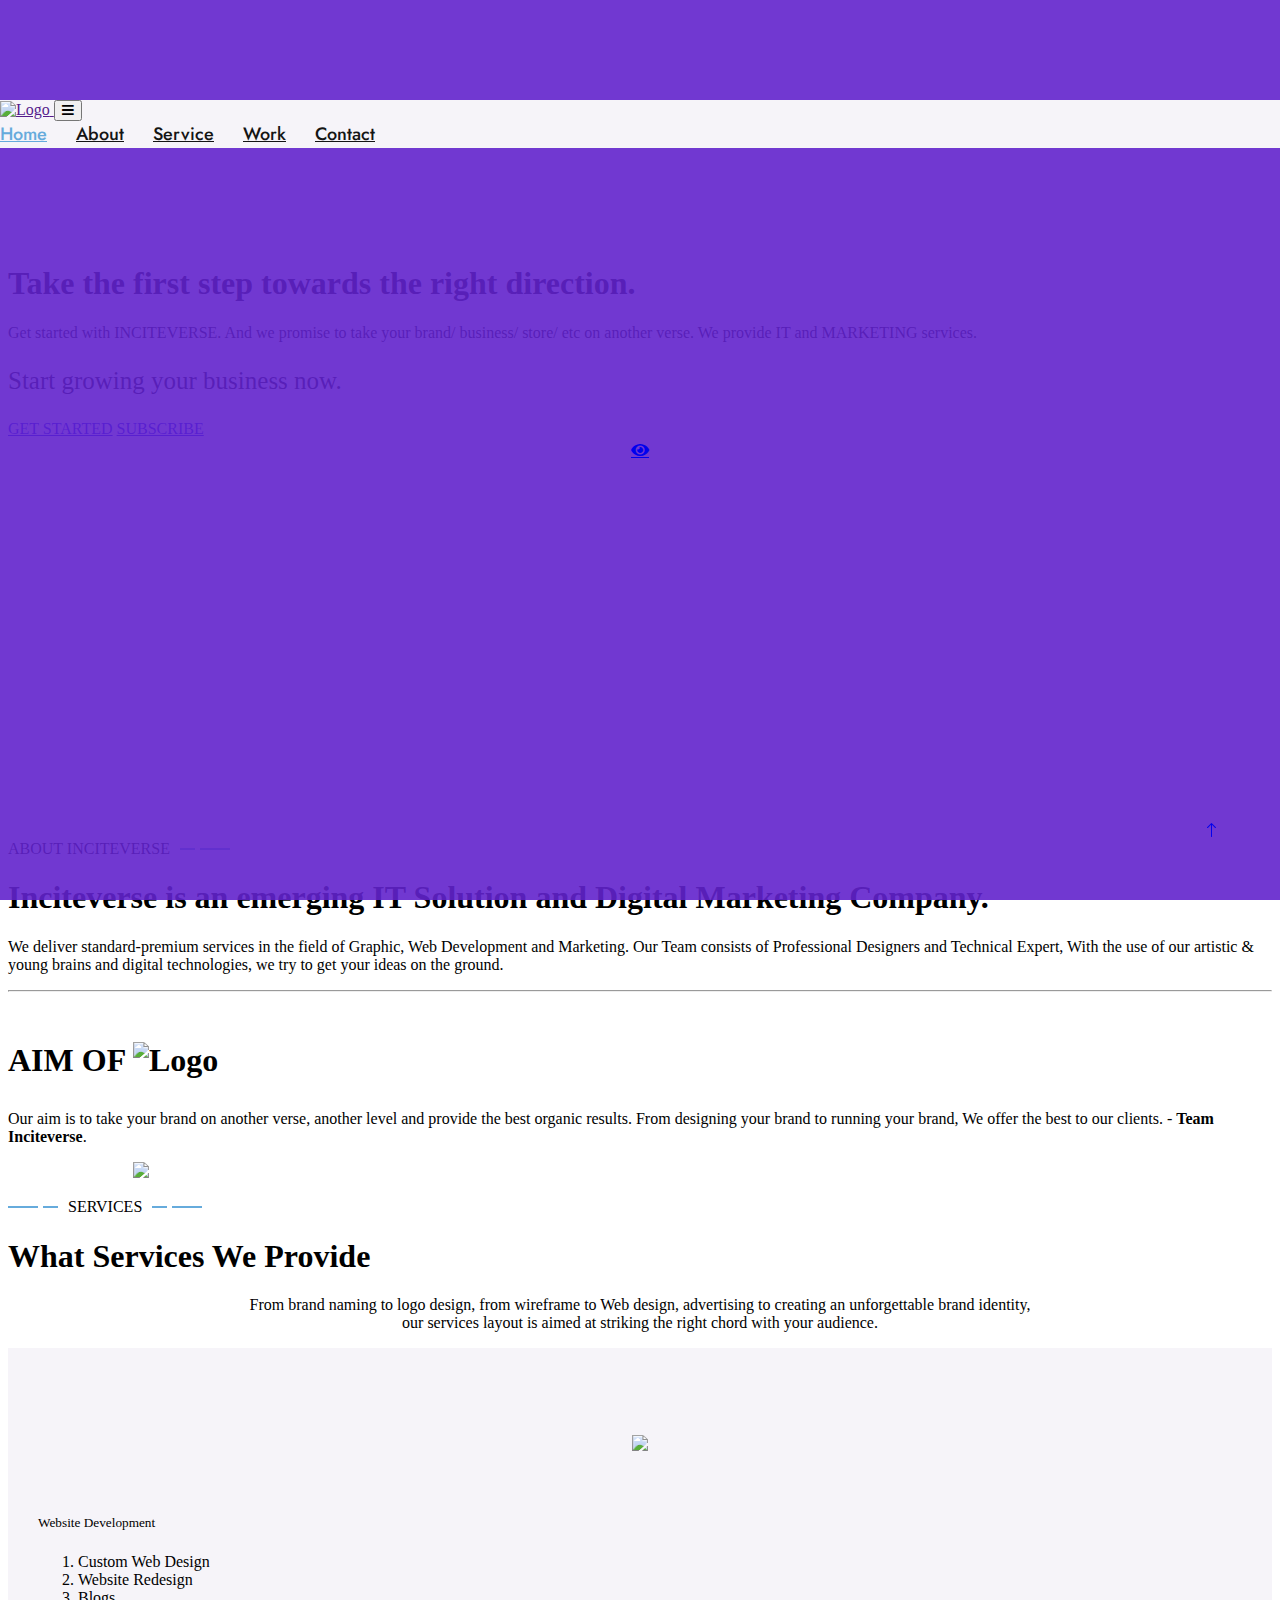
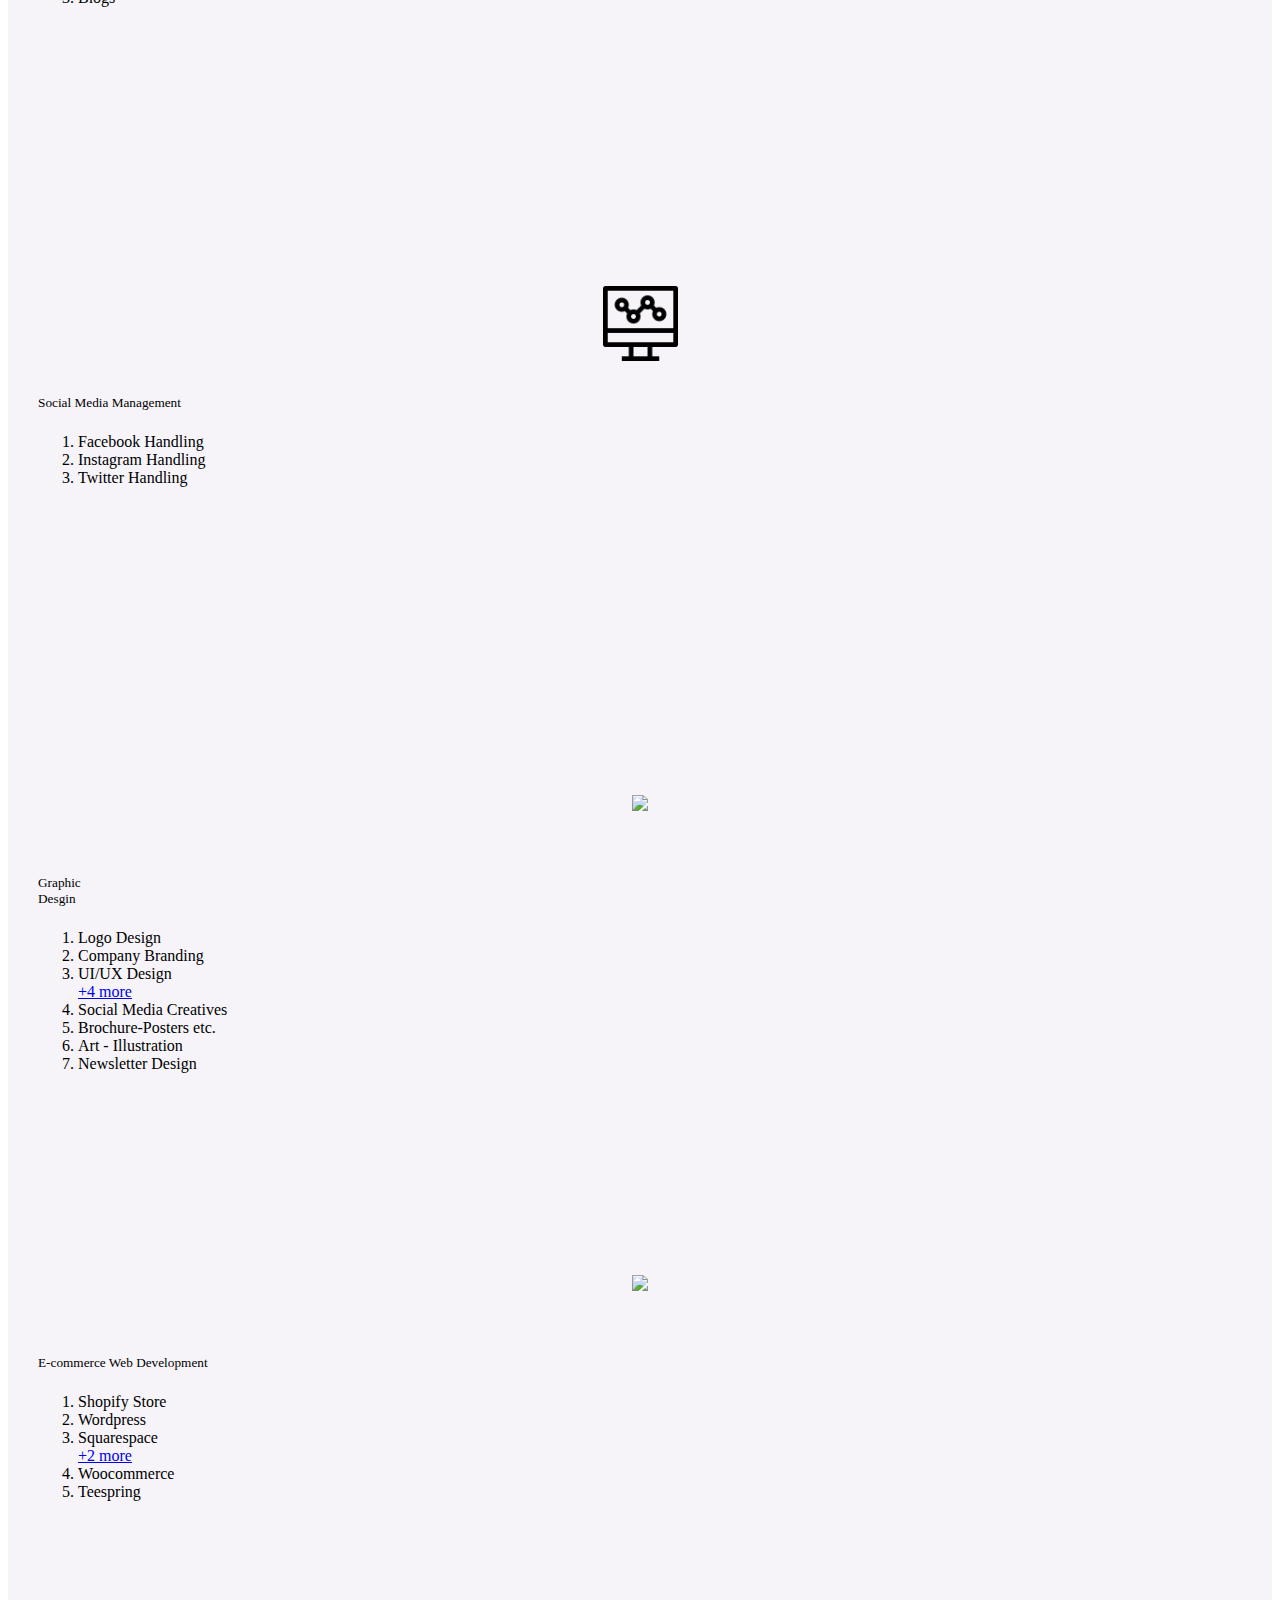
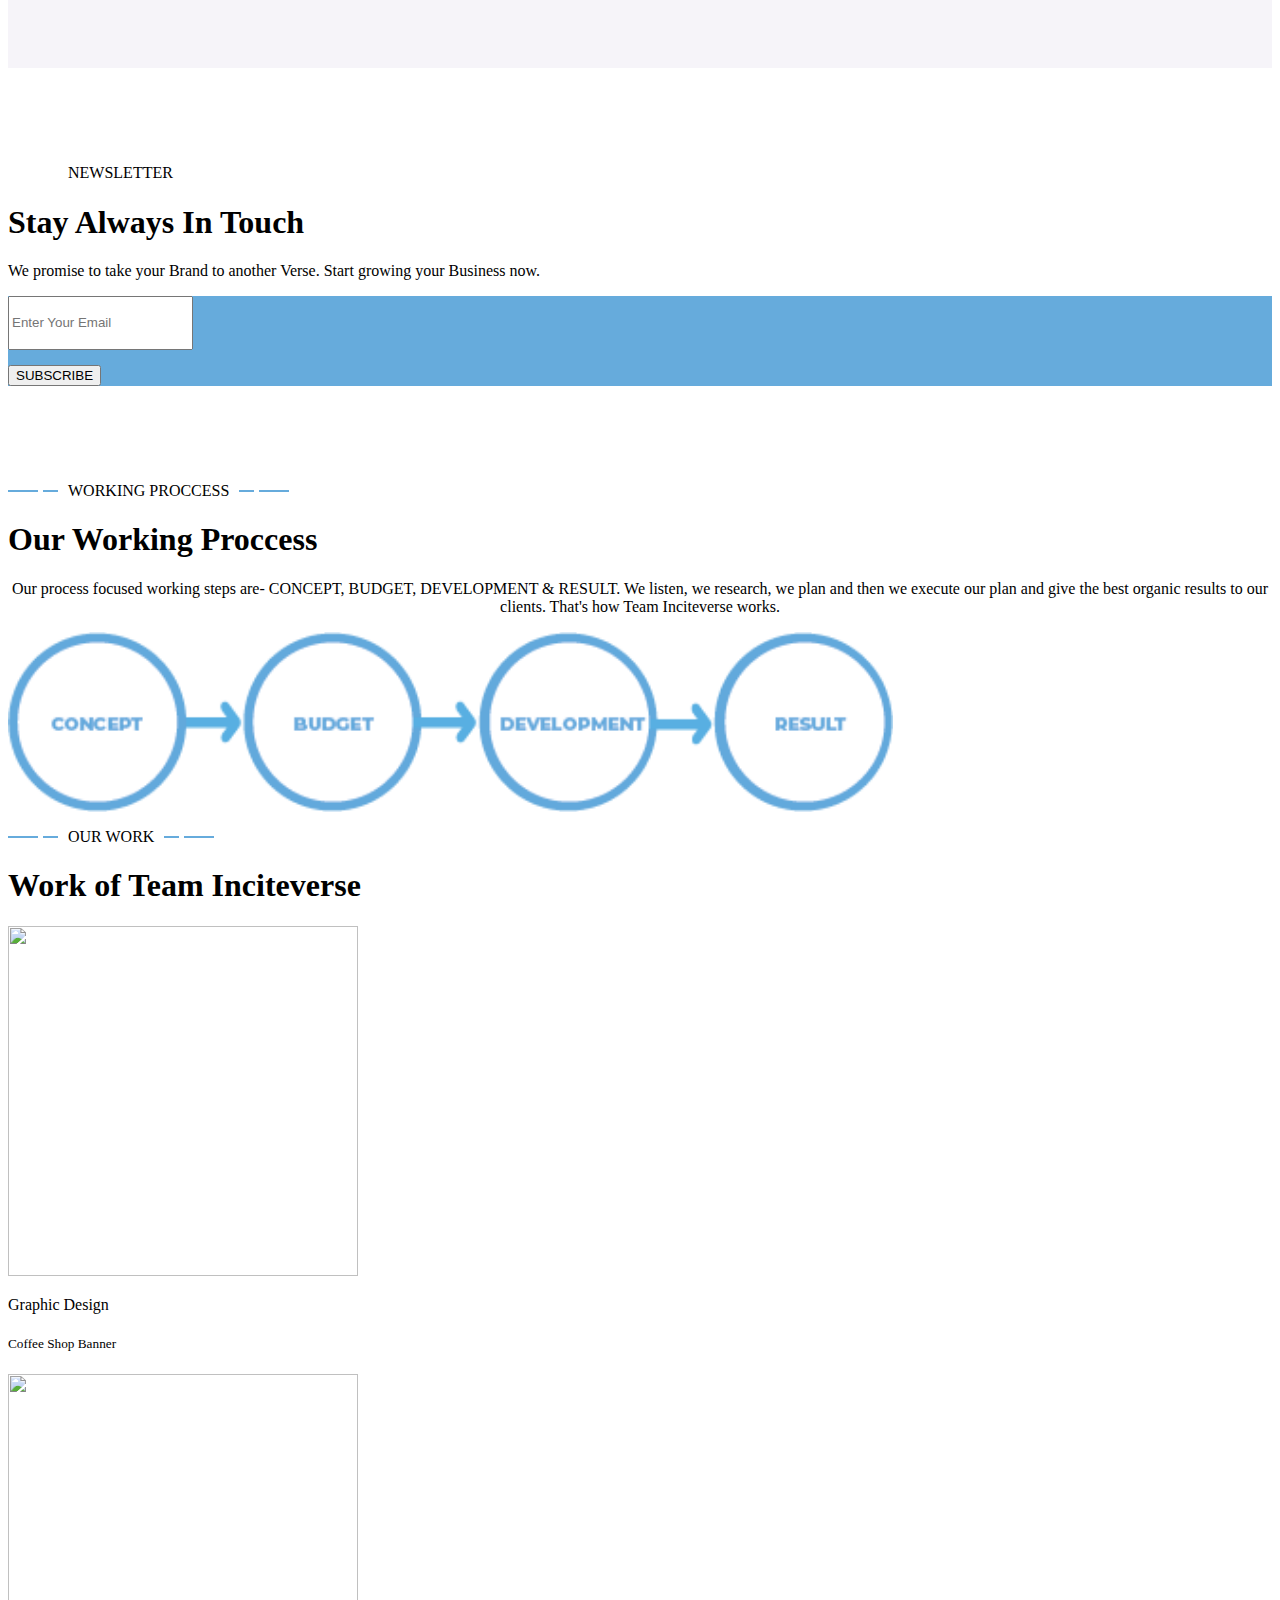
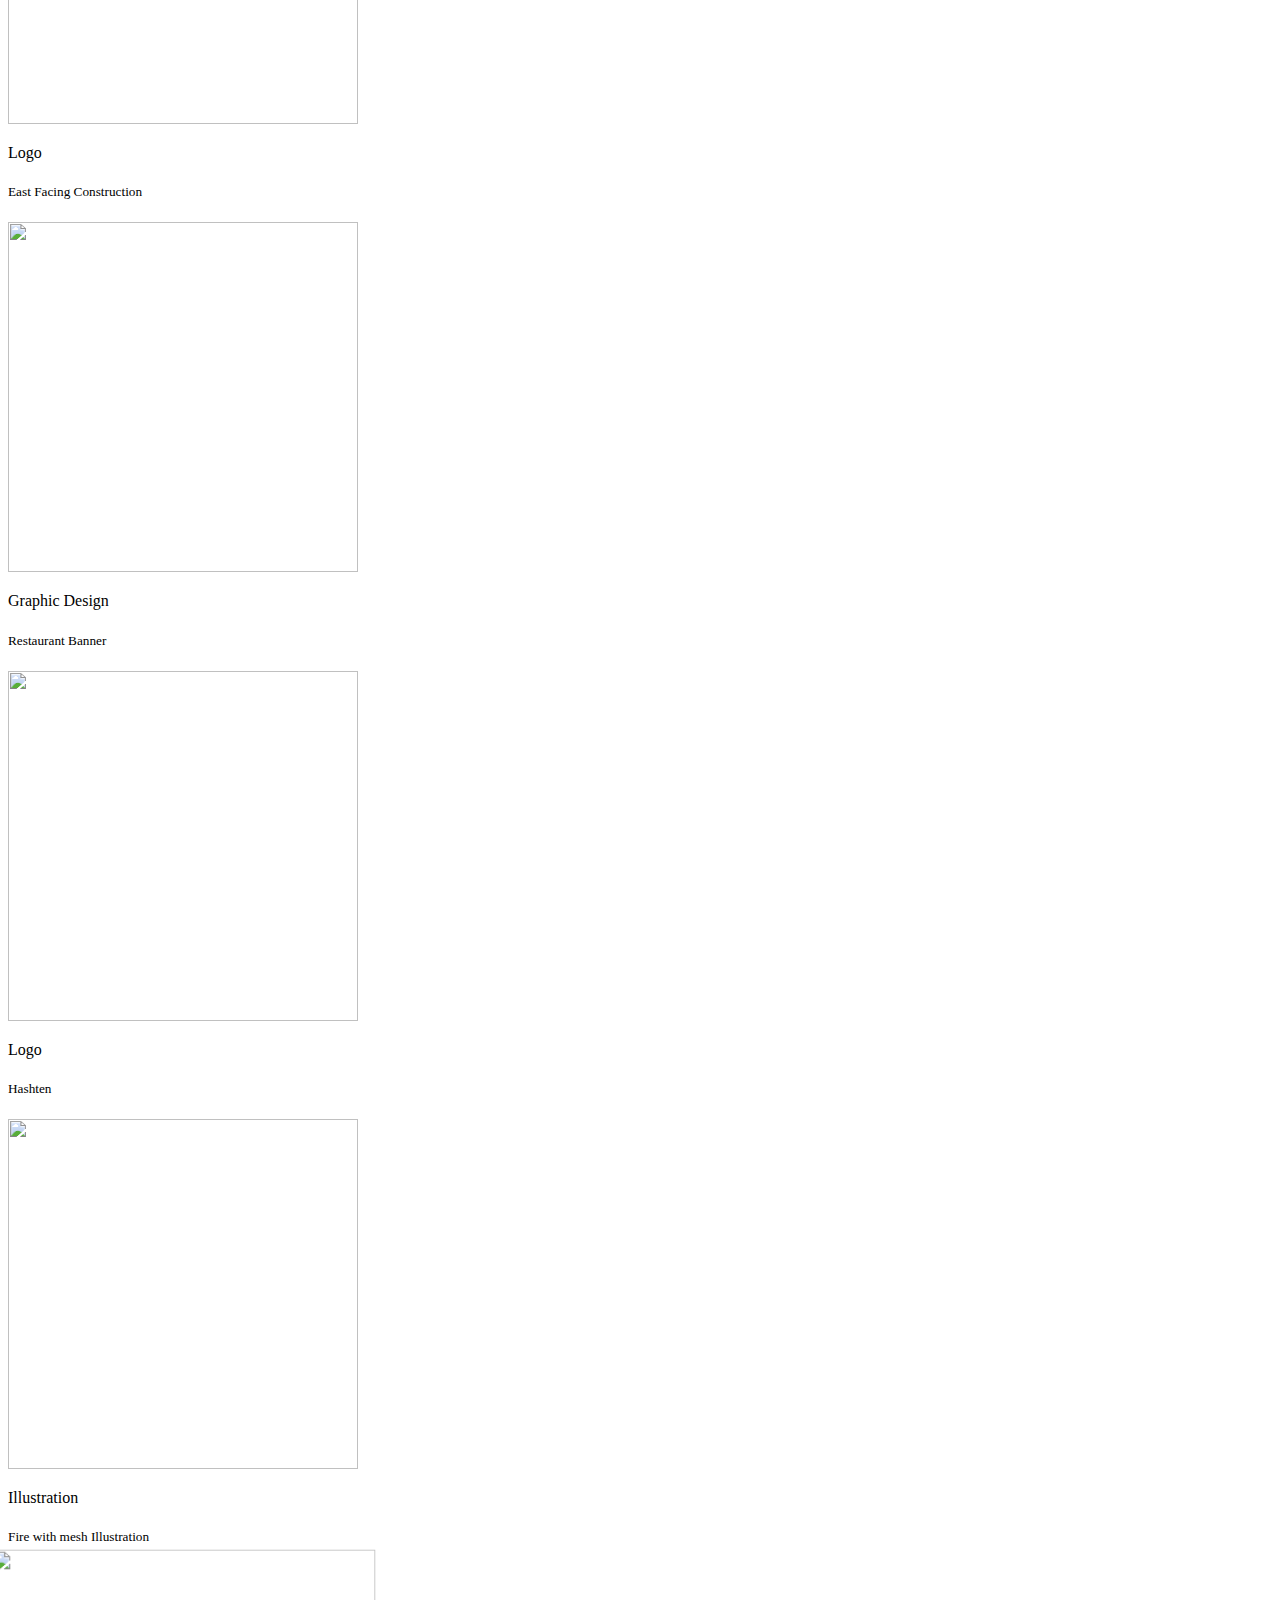
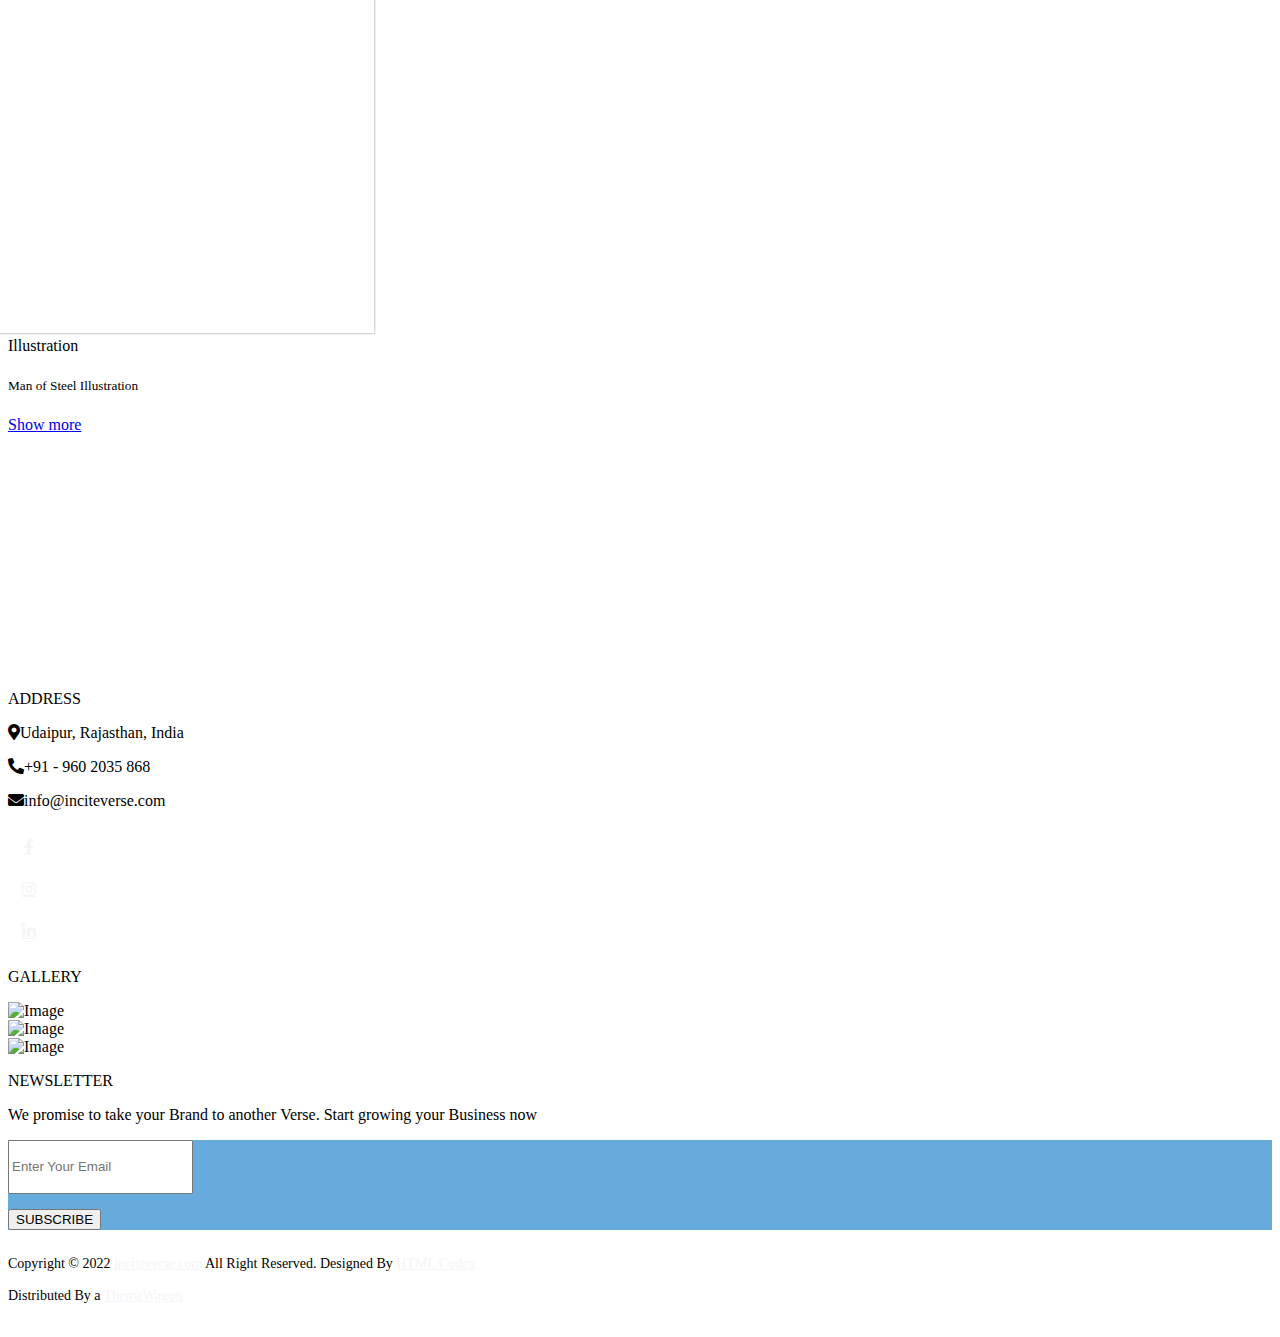
==== commit 8b3d2136: "Update index.html" ====
--- a/index.html
+++ b/index.html
@@ -38,6 +38,8 @@
 
     <!-- Template Stylesheet -->
     <link href="./css/style.css" rel="stylesheet" />
+    <script async src="https://pagead2.googlesyndication.com/pagead/js/adsbygoogle.js?client=ca-pub-9736559182711128"
+     crossorigin="anonymous"></script>
   </head>
 
   <body>
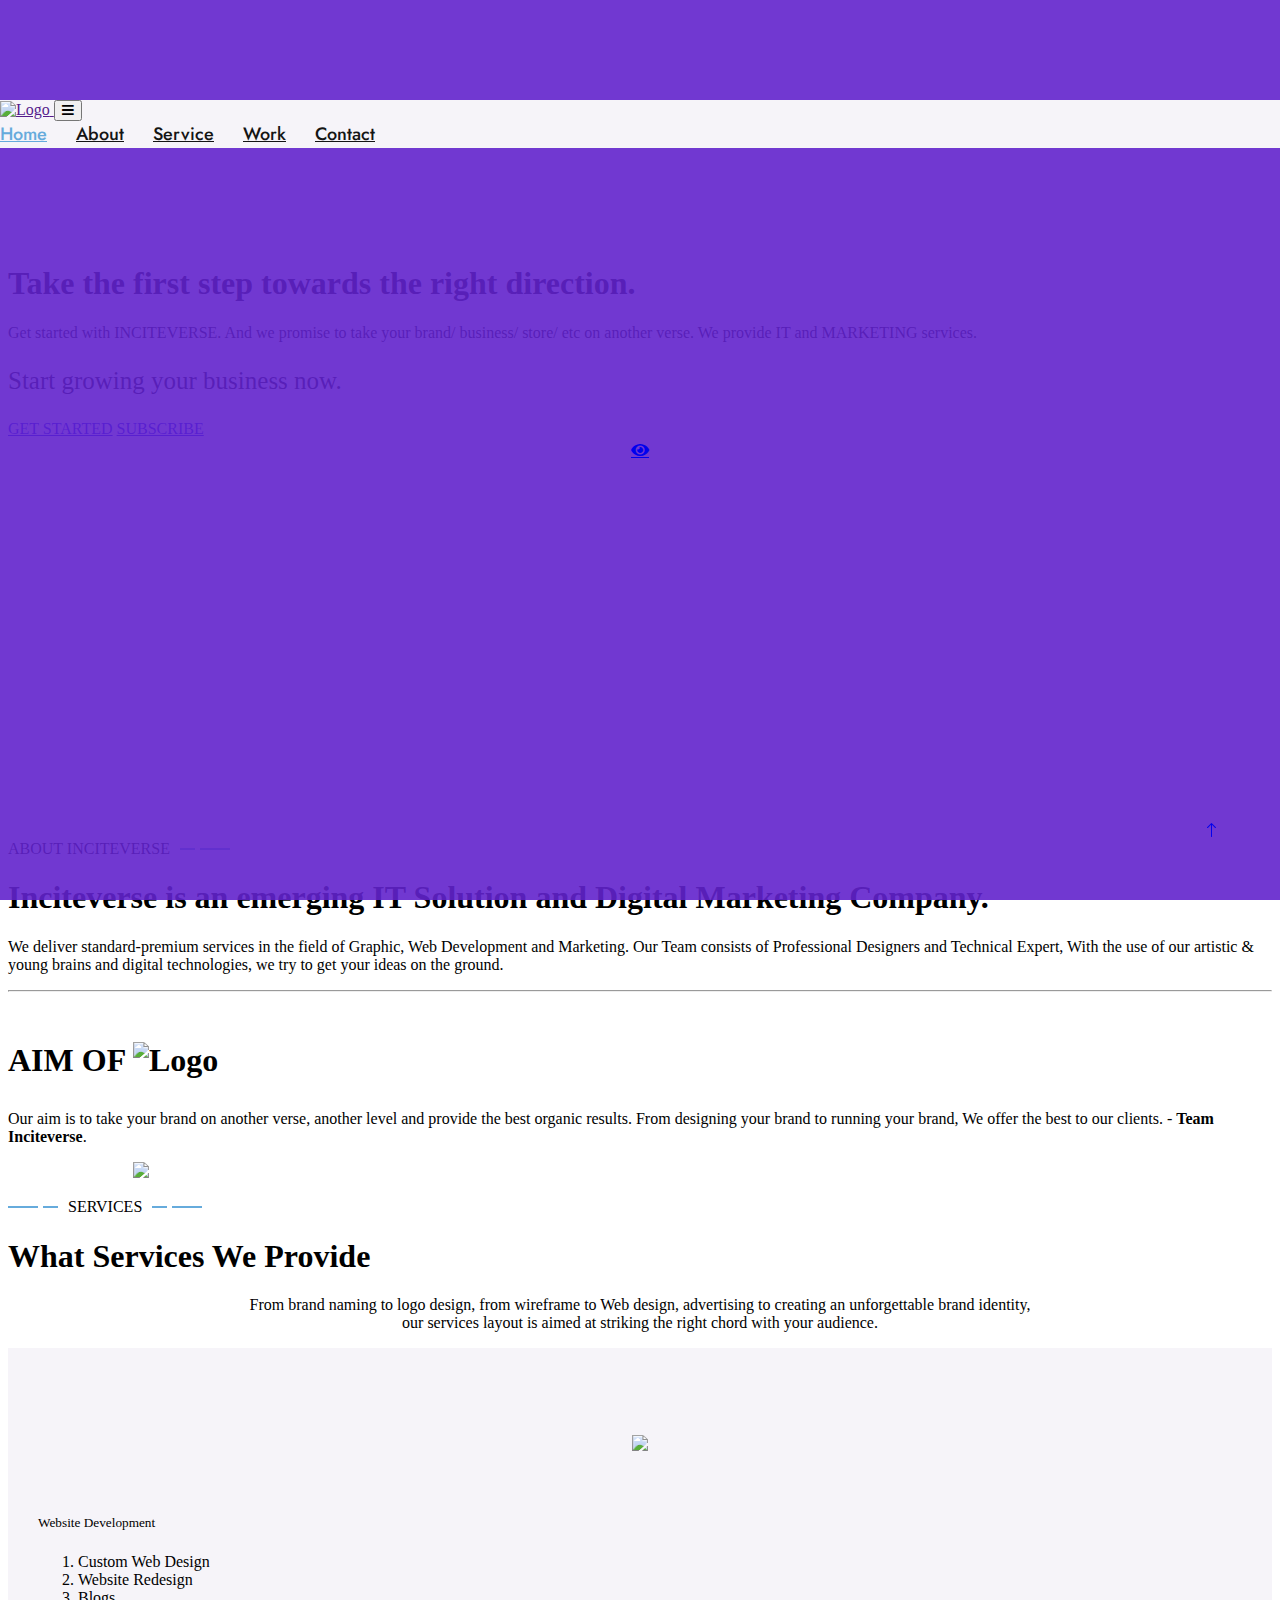
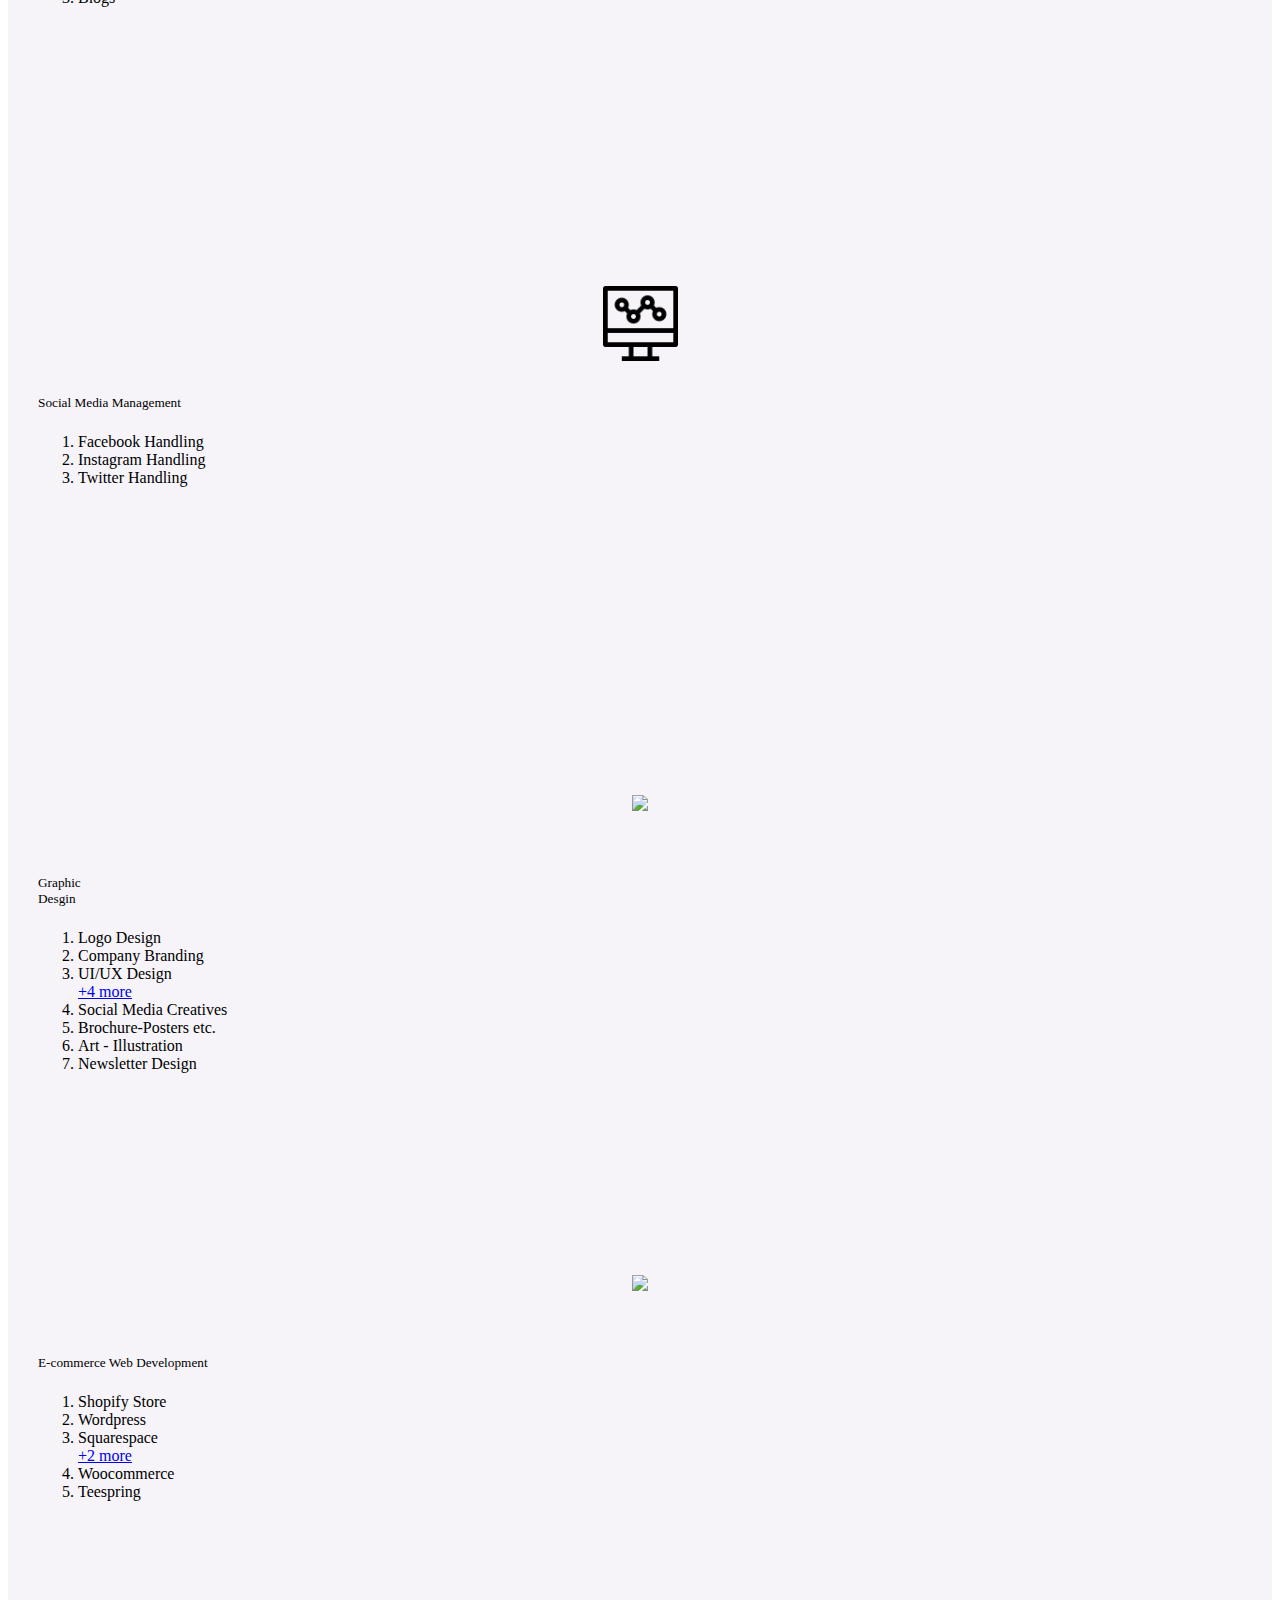
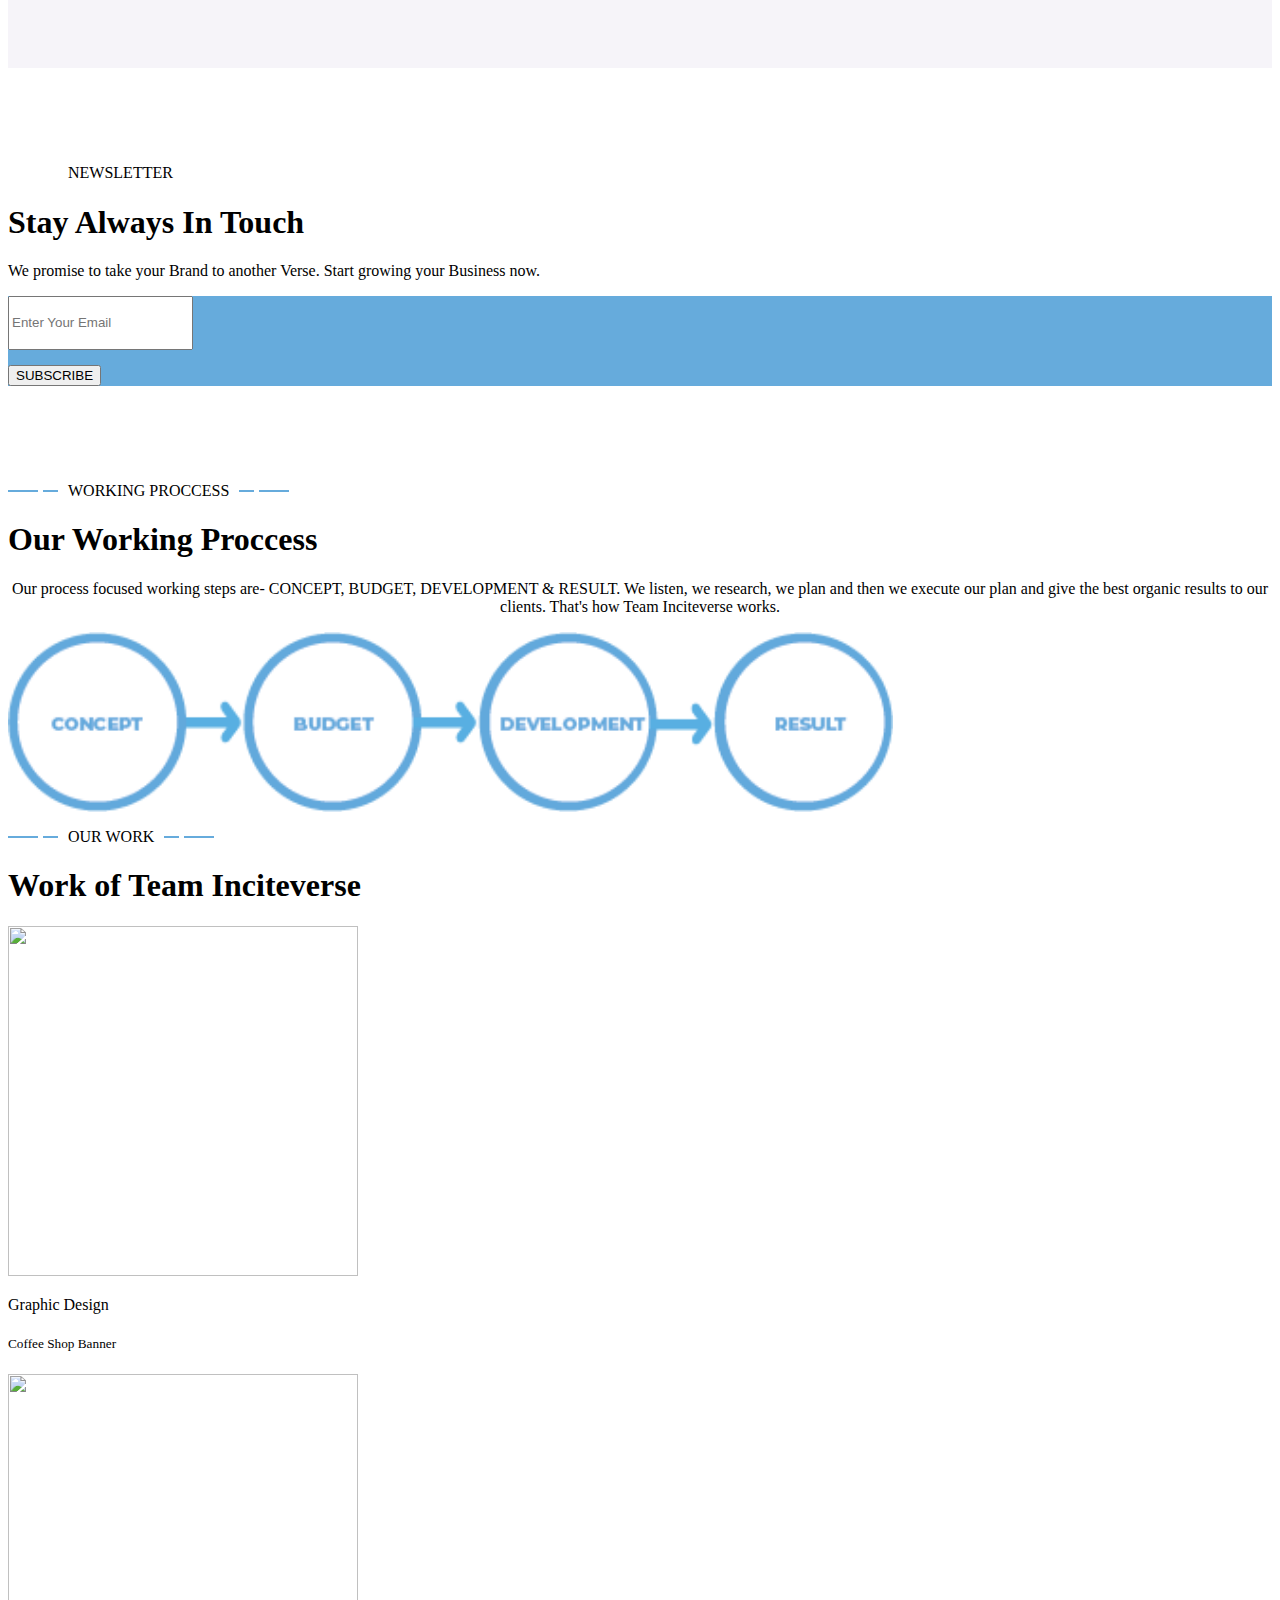
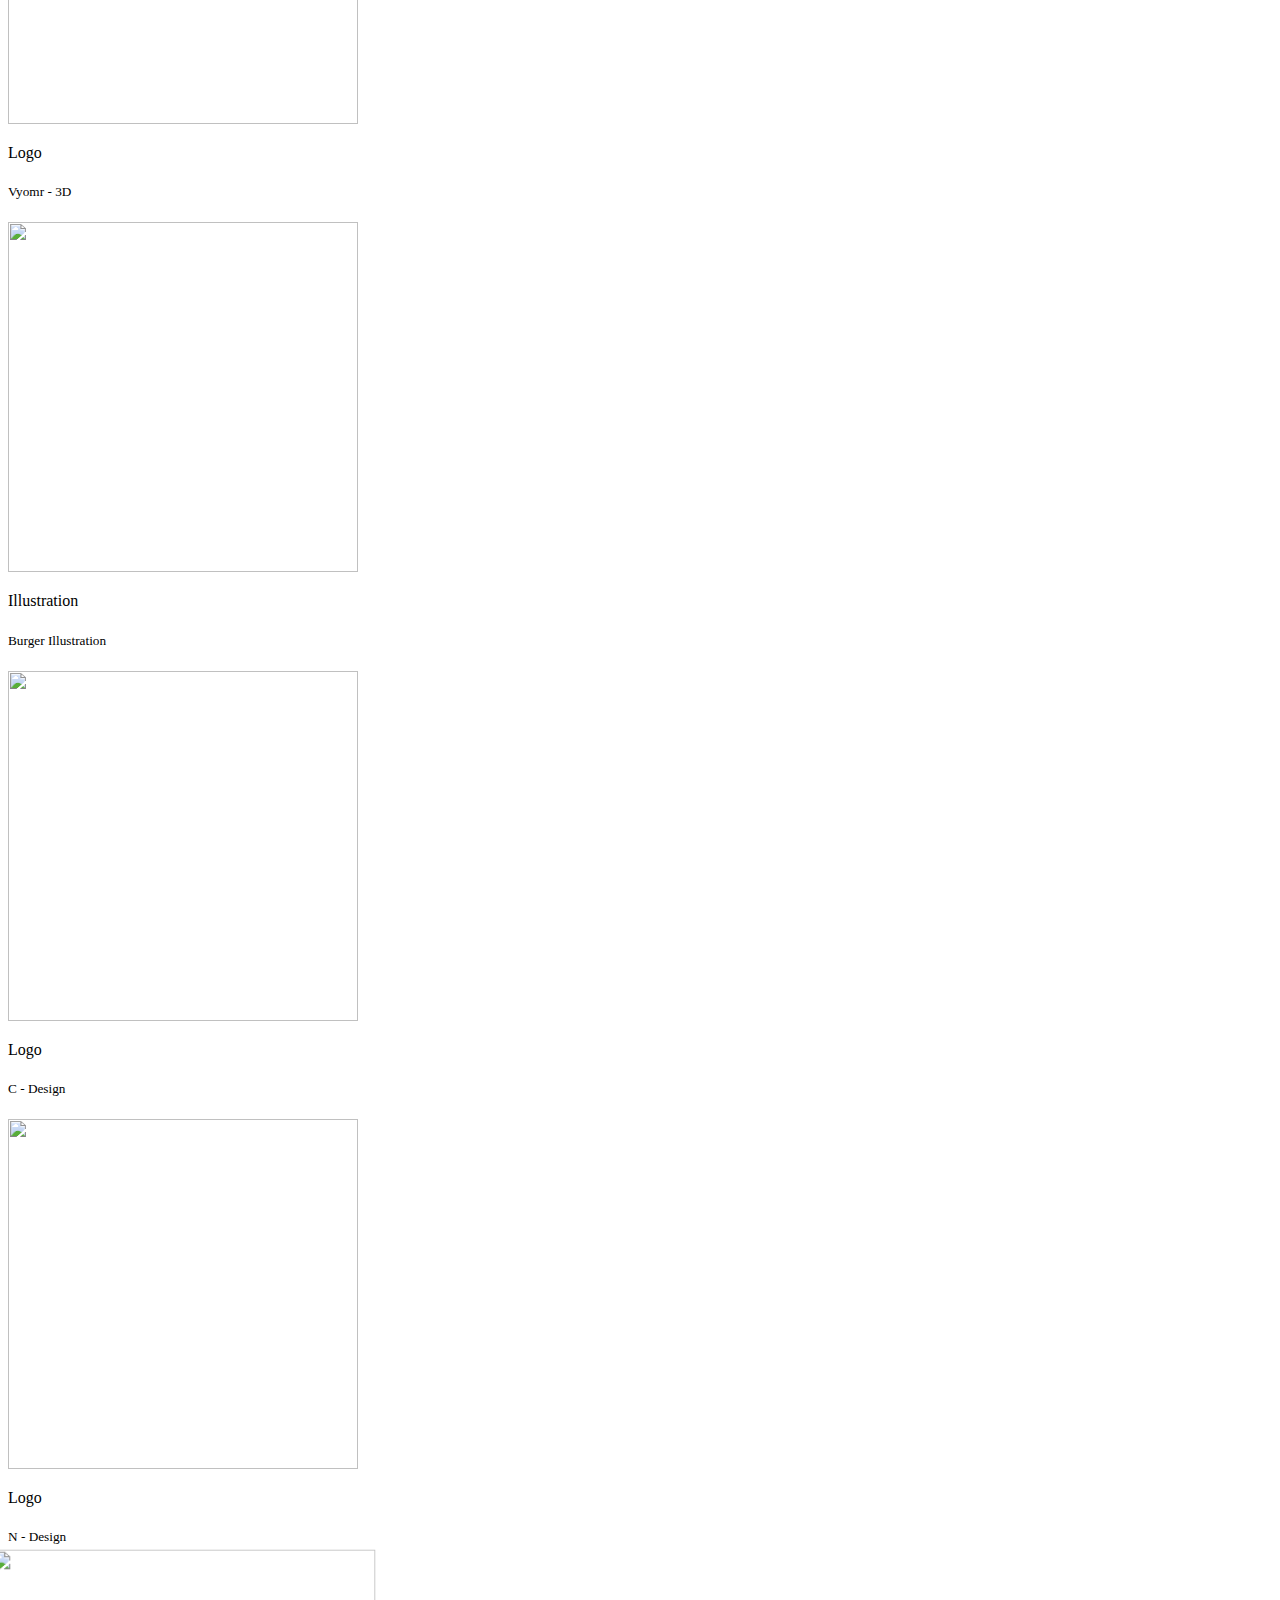
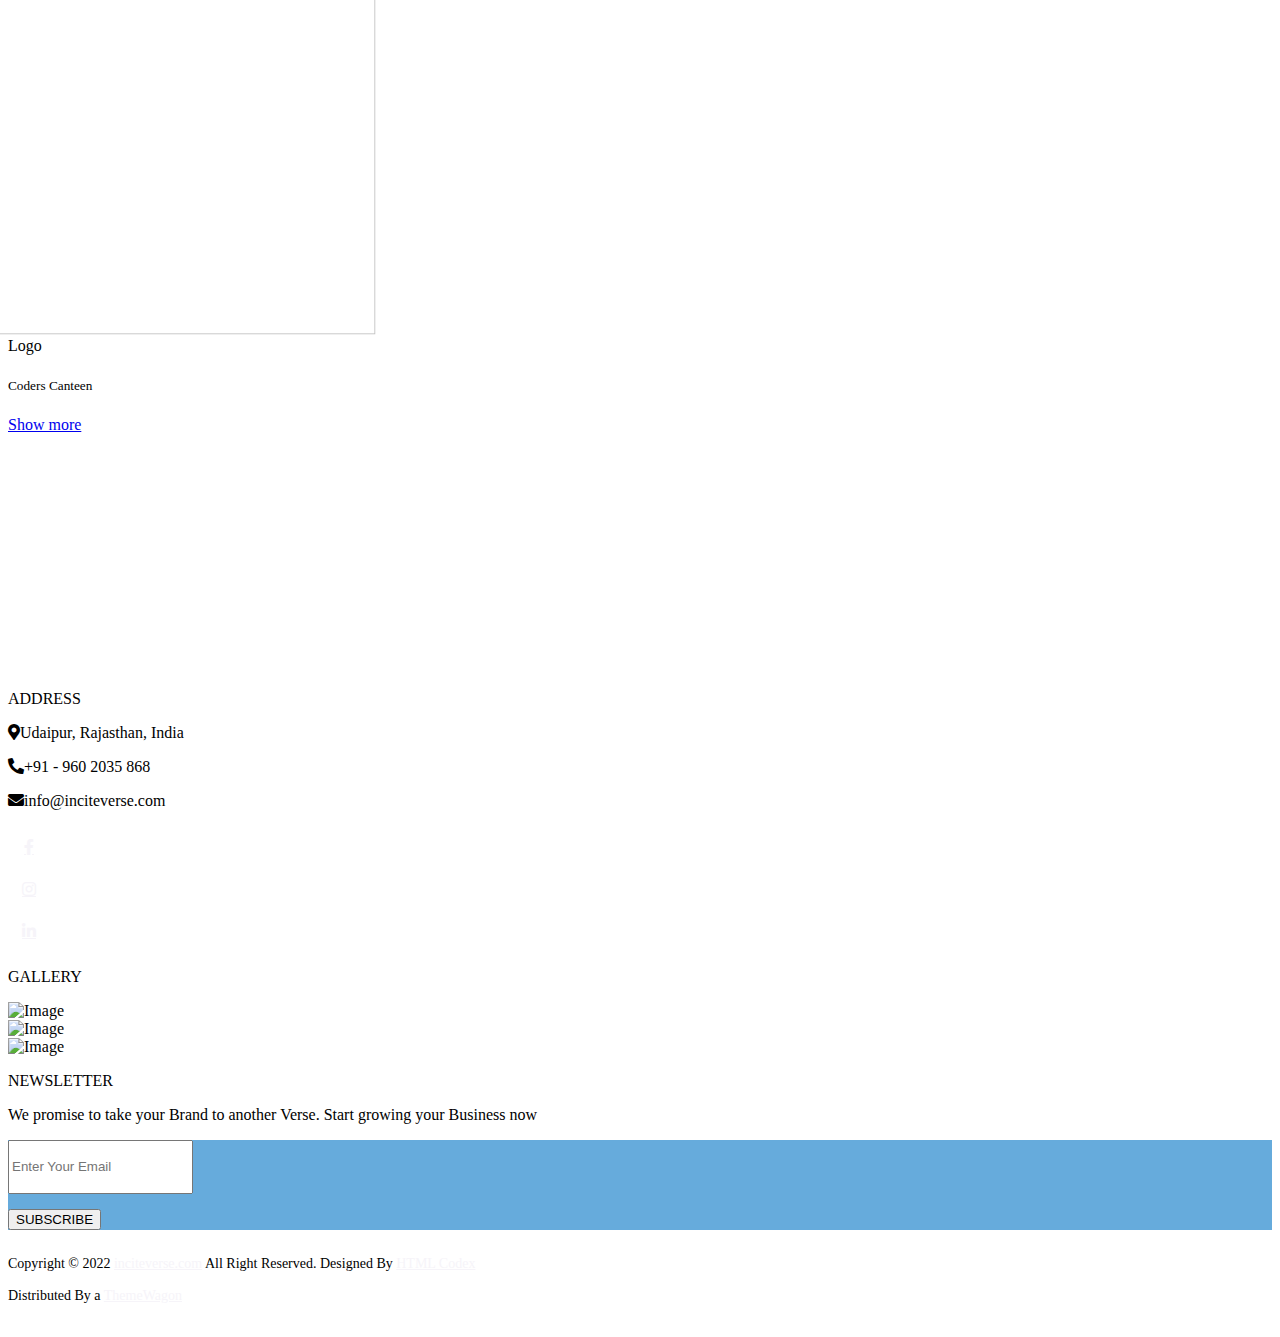
==== commit b8a46fcd: "Update index.html" ====
--- a/index.html
+++ b/index.html
@@ -862,6 +862,18 @@
             </div>
           </div>
         </div>
+        <script async src="https://pagead2.googlesyndication.com/pagead/js/adsbygoogle.js?client=ca-pub-9736559182711128"
+     crossorigin="anonymous"></script>
+<!-- v-1 ads -->
+<ins class="adsbygoogle"
+     style="display:block"
+     data-ad-client="ca-pub-9736559182711128"
+     data-ad-slot="2341319546"
+     data-ad-format="auto"
+     data-full-width-responsive="true"></ins>
+<script>
+     (adsbygoogle = window.adsbygoogle || []).push({});
+</script>
         <div class="container px-lg-5">
           <div class="copyright">
             <div class="row">
